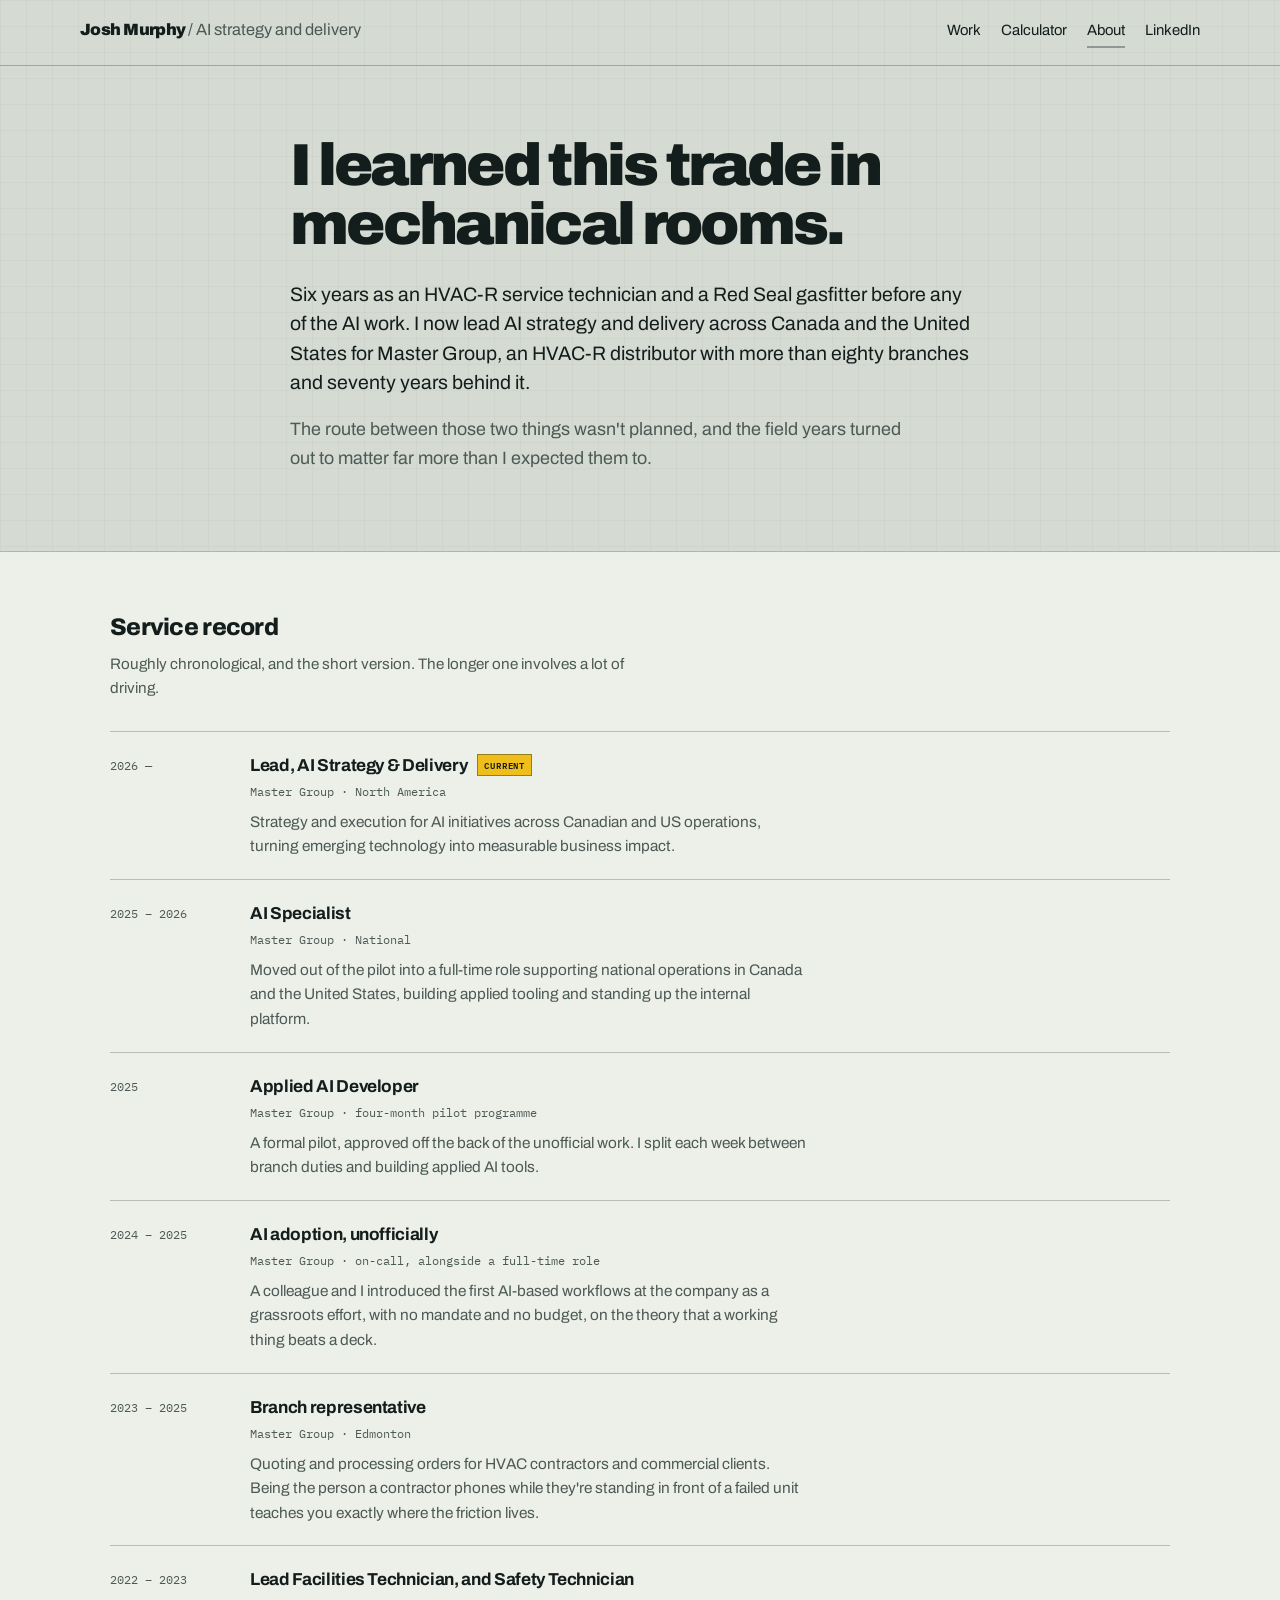
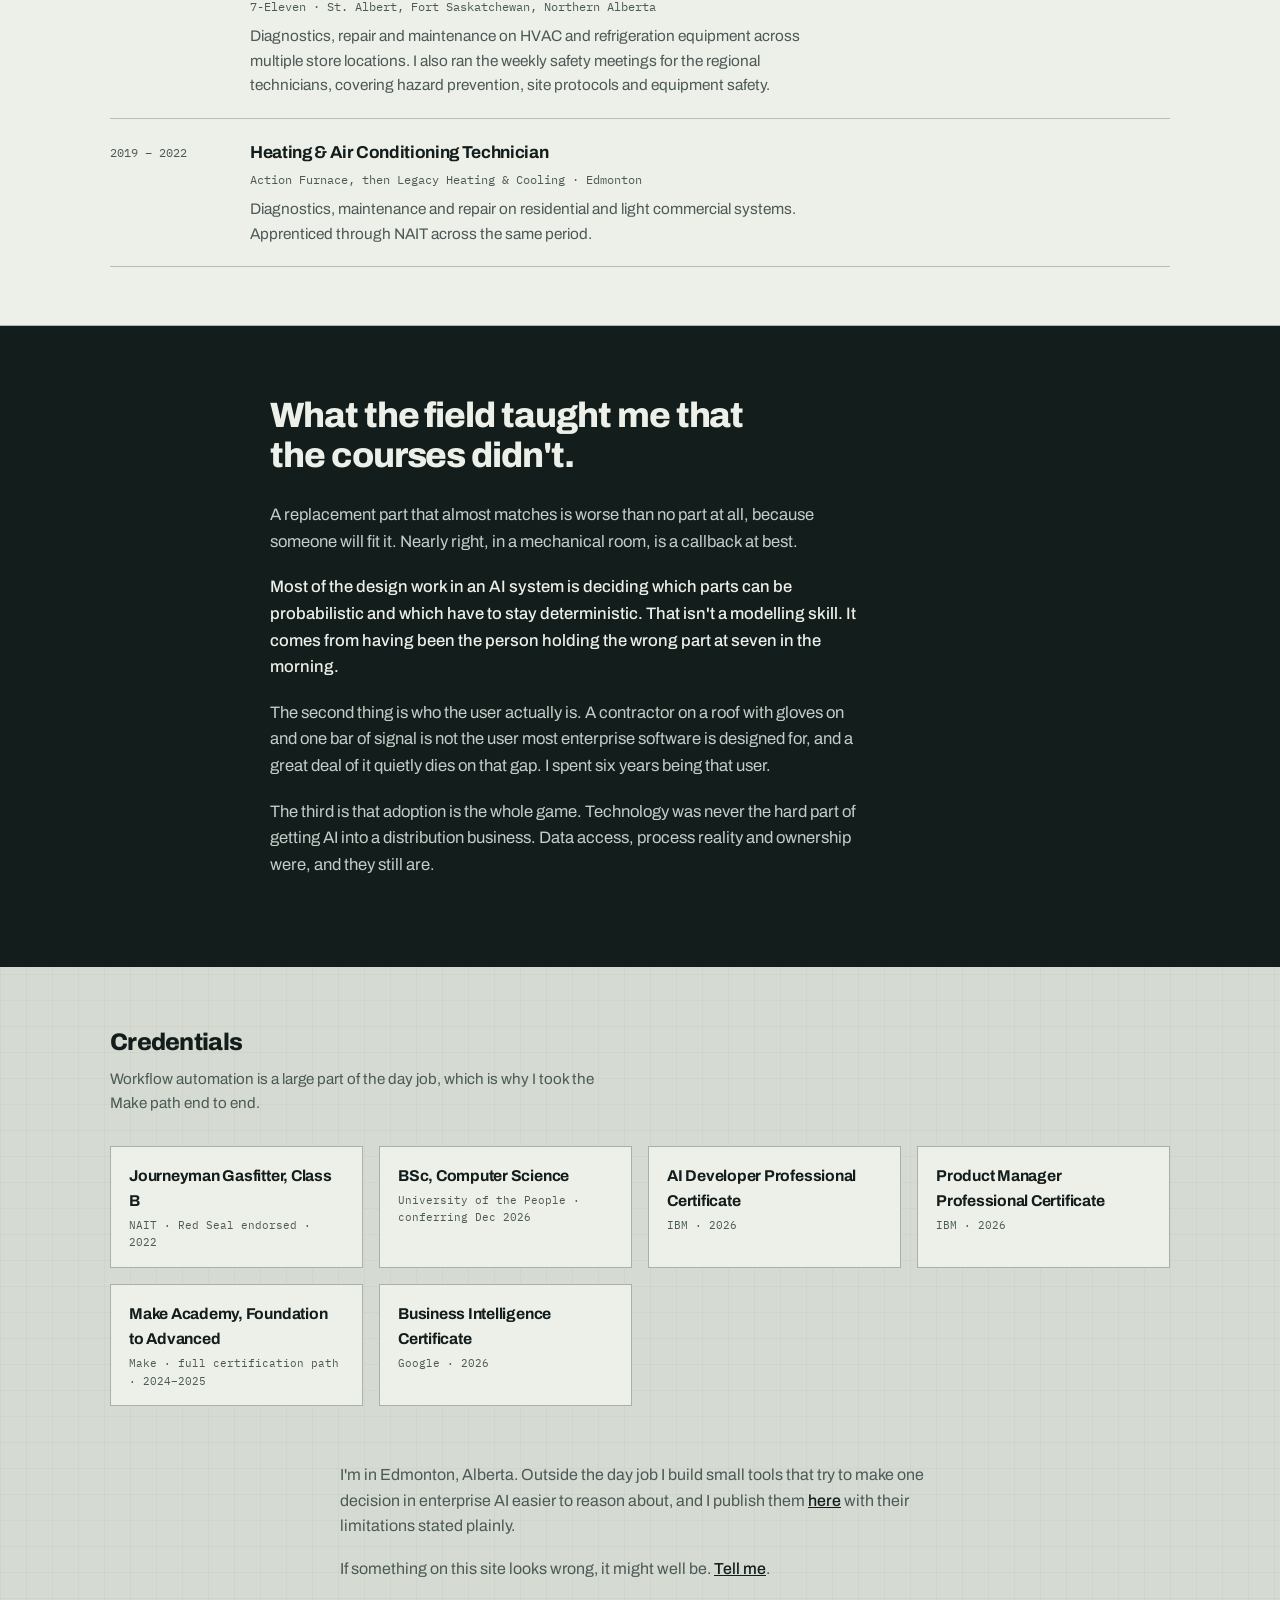
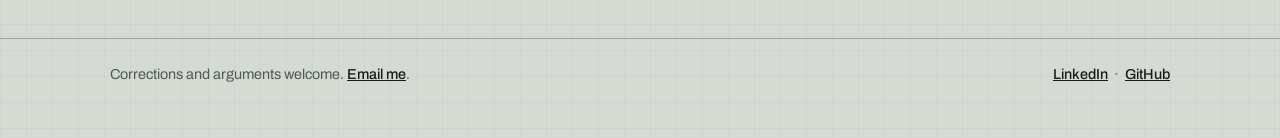
==== about/index.html @ 5d09e1a9 "Create index.html" ====
<!DOCTYPE html>
<html lang="en">
<head>
<meta charset="utf-8">
<meta name="viewport" content="width=device-width, initial-scale=1">
<title>About — Josh Murphy</title>
<meta name="description" content="From HVAC-R service technician and Red Seal gasfitter to leading AI strategy and delivery across North America.">
<link rel="preconnect" href="https://fonts.googleapis.com">
<link rel="preconnect" href="https://fonts.gstatic.com" crossorigin>
<link href="https://fonts.googleapis.com/css2?family=Archivo:wght@400;500;600;700;800;900&family=IBM+Plex+Mono:wght@400;500;600&display=swap" rel="stylesheet">
<style>
:root{
  --zinc:#D5DAD3;
  --paper:#EDEFE9;
  --ink:#131E1C;
  --ink-soft:#4C5A55;
  --gas:#EFBE1C;
  --oxide:#9A4526;
}
*{box-sizing:border-box}
html{-webkit-text-size-adjust:100%}
body{
  margin:0;color:var(--ink);
  font-family:'Archivo',system-ui,sans-serif;
  font-size:17px;line-height:1.6;
  background-color:var(--zinc);
  background-image:
    linear-gradient(rgba(19,30,28,.028) 1px,transparent 1px),
    linear-gradient(90deg,rgba(19,30,28,.028) 1px,transparent 1px);
  background-size:26px 26px;
}
.wrap{max-width:1120px;margin:0 auto;padding:0 30px}
a{color:inherit}
:focus-visible{outline:2px solid var(--gas);outline-offset:3px}

header{border-bottom:1px solid rgba(19,30,28,.28)}
.bar{display:flex;align-items:baseline;justify-content:space-between;gap:24px;padding:17px 0}
.mark{font-weight:900;letter-spacing:-.035em;font-size:1.02rem;text-decoration:none}
.mark em{font-style:normal;font-weight:400;color:var(--ink-soft);letter-spacing:0}
nav{display:flex;gap:20px;font-size:.93rem}
nav a{text-decoration:none;padding-bottom:3px;border-bottom:2px solid transparent}
nav a:hover,nav a:focus-visible{border-bottom-color:var(--gas)}
nav a[aria-current]{border-bottom-color:rgba(19,30,28,.35)}

.open{padding:70px 0 60px}
.open .wrap{max-width:760px}
h1{font-size:clamp(2.3rem,5.4vw,3.7rem);line-height:1;letter-spacing:-.045em;font-weight:900;margin:0 0 26px;max-width:16ch;text-wrap:balance}
.open p{font-size:1.12rem;margin:0 0 18px;max-width:62ch;color:var(--ink-soft)}
.open p.first{color:var(--ink);font-size:1.22rem;line-height:1.5}

.band-paper{background:var(--paper);border-top:1px solid rgba(19,30,28,.28);border-bottom:1px solid rgba(19,30,28,.28)}
.band-paper .wrap{padding-top:56px;padding-bottom:58px}
h2{font-size:1.5rem;letter-spacing:-.03em;font-weight:800;margin:0 0 6px}
.h2note{margin:0 0 30px;color:var(--ink-soft);font-size:.95rem;max-width:58ch}

.rec{display:grid;grid-template-columns:112px 1fr;gap:28px;padding:20px 0;border-top:1px solid rgba(19,30,28,.24)}
.rec:last-of-type{border-bottom:1px solid rgba(19,30,28,.24)}
.rec-yr{font-family:'IBM Plex Mono',monospace;font-size:.76rem;color:var(--ink-soft);padding-top:4px;white-space:nowrap}
.rec h3{margin:0 0 4px;font-size:1.08rem;font-weight:700;letter-spacing:-.02em}
.rec .org{font-family:'IBM Plex Mono',monospace;font-size:.72rem;color:var(--ink-soft);display:block;margin-bottom:8px}
.rec p{margin:0;font-size:.96rem;max-width:62ch;color:var(--ink-soft)}
.rec.now h3::after{
  content:"CURRENT";margin-left:10px;vertical-align:2px;
  font-family:'IBM Plex Mono',monospace;font-size:.56rem;letter-spacing:.09em;
  background:var(--gas);border:1px solid rgba(19,30,28,.4);padding:2px 6px;font-weight:600;
}

.band-ink{background:var(--ink);color:var(--paper)}
.band-ink .wrap{padding-top:70px;padding-bottom:70px;max-width:800px}
.band-ink h2{color:var(--paper);font-size:clamp(1.6rem,3.4vw,2.2rem);line-height:1.12;max-width:22ch;margin-bottom:26px}
.band-ink p{max-width:60ch;margin:0 0 19px;color:#C3CCC7;font-size:1.04rem}
.band-ink p.punch{color:var(--paper);font-weight:500}

.creds{padding:56px 0}
.cred-grid{display:grid;grid-template-columns:repeat(auto-fit,minmax(238px,1fr));gap:16px;margin-top:26px}
.cred{border:1px solid rgba(19,30,28,.3);background:var(--paper);padding:16px 18px}
.cred b{display:block;font-size:.98rem;font-weight:700;letter-spacing:-.015em;margin-bottom:3px}
.cred span{font-family:'IBM Plex Mono',monospace;font-size:.71rem;color:var(--ink-soft);line-height:1.55;display:block}
.creds .more{margin:22px 0 0;color:var(--ink-soft);font-size:.93rem}

.closing{padding:0 0 56px}
.closing .wrap{max-width:660px}
.closing p{margin:0 0 17px;color:var(--ink-soft);font-size:1rem}
.closing p:last-child{margin:0}
.closing a{font-weight:500;color:var(--ink)}

footer{border-top:1px solid rgba(19,30,28,.28);padding:24px 0 52px;font-size:.9rem;color:var(--ink-soft)}
.foot-row{display:flex;justify-content:space-between;gap:18px;flex-wrap:wrap;align-items:baseline}
footer a{color:var(--ink);font-weight:500}

@media (max-width:760px){
  .rec{grid-template-columns:1fr;gap:8px}
  .rec-yr{padding-top:0}
}
@media (prefers-reduced-motion:reduce){*{transition:none!important;animation:none!important}}
</style>
</head>
<body>

<header>
  <div class="wrap bar">
    <a class="mark" href="/">Josh Murphy <em>/ AI strategy and delivery</em></a>
    <nav>
      <a href="/#work">Work</a>
      <a href="/cost/">Calculator</a>
      <a href="/about/" aria-current="page">About</a>
      <a href="https://www.linkedin.com/in/josh-murphy-96575b184">LinkedIn</a>
    </nav>
  </div>
</header>

<main>

  <div class="open">
    <div class="wrap">
      <h1>I learned this trade in mechanical rooms.</h1>
      <p class="first">Six years as an HVAC-R service technician and a Red Seal gasfitter before any of the AI work. I now lead AI strategy and delivery across Canada and the United States for Master Group, an HVAC-R distributor with more than eighty branches and seventy years behind it.</p>
      <p>The route between those two things wasn't planned, and the field years turned out to matter far more than I expected them to.</p>
    </div>
  </div>

  <div class="band-paper">
    <div class="wrap">
      <h2>Service record</h2>
      <p class="h2note">Roughly chronological, and the short version. The longer one involves a lot of driving.</p>

      <div class="rec now">
        <div class="rec-yr">2026 —</div>
        <div>
          <h3>Lead, AI Strategy &amp; Delivery</h3>
          <span class="org">Master Group · North America</span>
          <p>Strategy and execution for AI initiatives across Canadian and US operations, turning emerging technology into measurable business impact.</p>
        </div>
      </div>

      <div class="rec">
        <div class="rec-yr">2025 – 2026</div>
        <div>
          <h3>AI Specialist</h3>
          <span class="org">Master Group · National</span>
          <p>Moved out of the pilot into a full-time role supporting national operations in Canada and the United States, building applied tooling and standing up the internal platform.</p>
        </div>
      </div>

      <div class="rec">
        <div class="rec-yr">2025</div>
        <div>
          <h3>Applied AI Developer</h3>
          <span class="org">Master Group · four-month pilot programme</span>
          <p>A formal pilot, approved off the back of the unofficial work. I split each week between branch duties and building applied AI tools.</p>
        </div>
      </div>

      <div class="rec">
        <div class="rec-yr">2024 – 2025</div>
        <div>
          <h3>AI adoption, unofficially</h3>
          <span class="org">Master Group · on-call, alongside a full-time role</span>
          <p>A colleague and I introduced the first AI-based workflows at the company as a grassroots effort, with no mandate and no budget, on the theory that a working thing beats a deck.</p>
        </div>
      </div>

      <div class="rec">
        <div class="rec-yr">2023 – 2025</div>
        <div>
          <h3>Branch representative</h3>
          <span class="org">Master Group · Edmonton</span>
          <p>Quoting and processing orders for HVAC contractors and commercial clients. Being the person a contractor phones while they're standing in front of a failed unit teaches you exactly where the friction lives.</p>
        </div>
      </div>

      <div class="rec">
        <div class="rec-yr">2022 – 2023</div>
        <div>
          <h3>Lead Facilities Technician, and Safety Technician</h3>
          <span class="org">7-Eleven · St. Albert, Fort Saskatchewan, Northern Alberta</span>
          <p>Diagnostics, repair and maintenance on HVAC and refrigeration equipment across multiple store locations. I also ran the weekly safety meetings for the regional technicians, covering hazard prevention, site protocols and equipment safety.</p>
        </div>
      </div>

      <div class="rec">
        <div class="rec-yr">2019 – 2022</div>
        <div>
          <h3>Heating &amp; Air Conditioning Technician</h3>
          <span class="org">Action Furnace, then Legacy Heating &amp; Cooling · Edmonton</span>
          <p>Diagnostics, maintenance and repair on residential and light commercial systems. Apprenticed through NAIT across the same period.</p>
        </div>
      </div>
    </div>
  </div>

  <div class="band-ink">
    <div class="wrap">
      <h2>What the field taught me that the courses didn't.</h2>
      <p>A replacement part that almost matches is worse than no part at all, because someone will fit it. Nearly right, in a mechanical room, is a callback at best.</p>
      <p class="punch">Most of the design work in an AI system is deciding which parts can be probabilistic and which have to stay deterministic. That isn't a modelling skill. It comes from having been the person holding the wrong part at seven in the morning.</p>
      <p>The second thing is who the user actually is. A contractor on a roof with gloves on and one bar of signal is not the user most enterprise software is designed for, and a great deal of it quietly dies on that gap. I spent six years being that user.</p>
      <p>The third is that adoption is the whole game. Technology was never the hard part of getting AI into a distribution business. Data access, process reality and ownership were, and they still are.</p>
    </div>
  </div>

  <div class="creds">
    <div class="wrap">
      <h2>Credentials</h2>
      <p class="h2note">Workflow automation is a large part of the day job, which is why I took the Make path end to end.</p>
      <div class="cred-grid">
        <div class="cred">
          <b>Journeyman Gasfitter, Class B</b>
          <span>NAIT · Red Seal endorsed · 2022</span>
        </div>
        <div class="cred">
          <b>BSc, Computer Science</b>
          <span>University of the People · conferring Dec 2026</span>
        </div>
        <div class="cred">
          <b>AI Developer Professional Certificate</b>
          <span>IBM · 2026</span>
        </div>
        <div class="cred">
          <b>Product Manager Professional Certificate</b>
          <span>IBM · 2026</span>
        </div>
        <div class="cred">
          <b>Make Academy, Foundation to Advanced</b>
          <span>Make · full certification path · 2024–2025</span>
        </div>
        <div class="cred">
          <b>Business Intelligence Certificate</b>
          <span>Google · 2026</span>
        </div>
      </div>
    </div>
  </div>

  <div class="closing">
    <div class="wrap">
      <p>I'm in Edmonton, Alberta. Outside the day job I build small tools that try to make one decision in enterprise AI easier to reason about, and I publish them <a href="/">here</a> with their limitations stated plainly.</p>
      <p>If something on this site looks wrong, it might well be. <a href="mailto:josh_p_murphy@hotmail.ca">Tell me</a>.</p>
    </div>
  </div>

</main>

<footer>
  <div class="wrap foot-row">
    <div>Corrections and arguments welcome. <a href="mailto:josh_p_murphy@hotmail.ca">Email me</a>.</div>
    <div><a href="https://www.linkedin.com/in/josh-murphy-96575b184">LinkedIn</a> &nbsp;·&nbsp; <a href="https://github.com/jmobkey">GitHub</a></div>
  </div>
</footer>

</body>
</html>
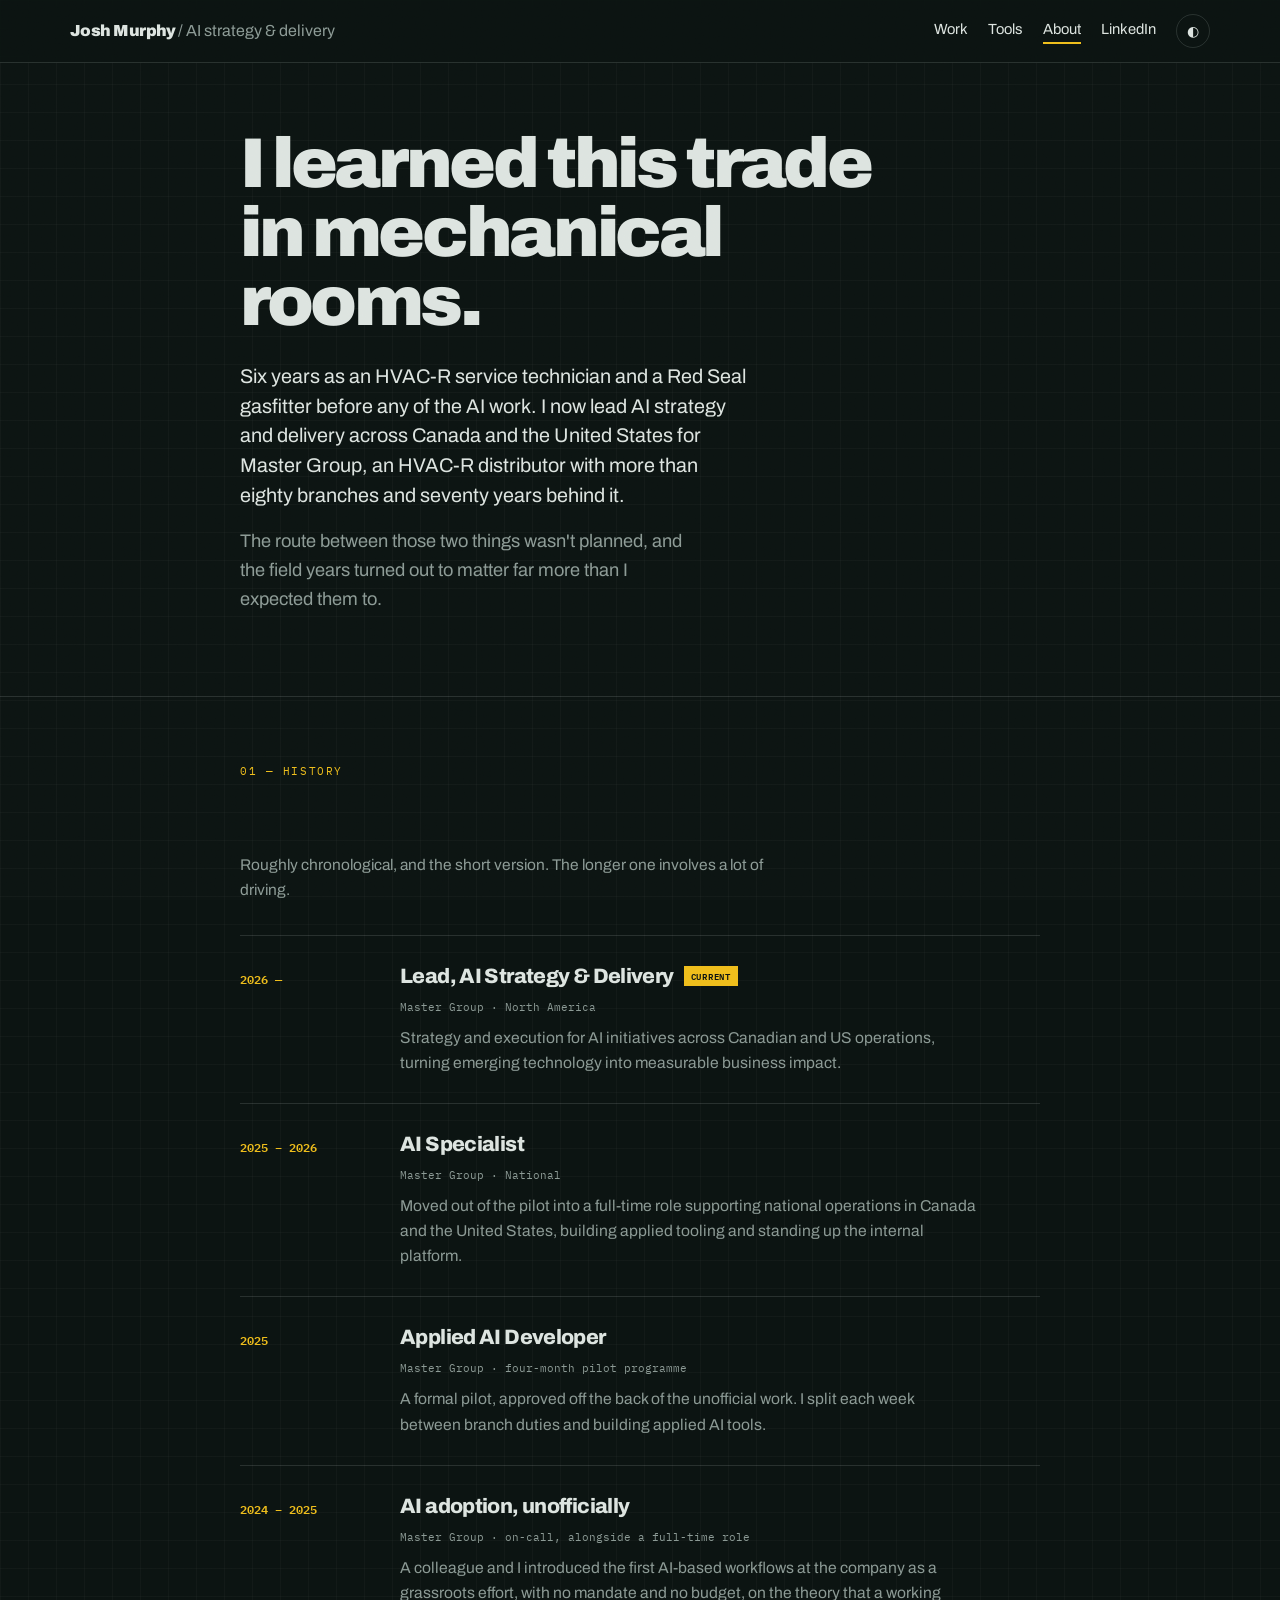
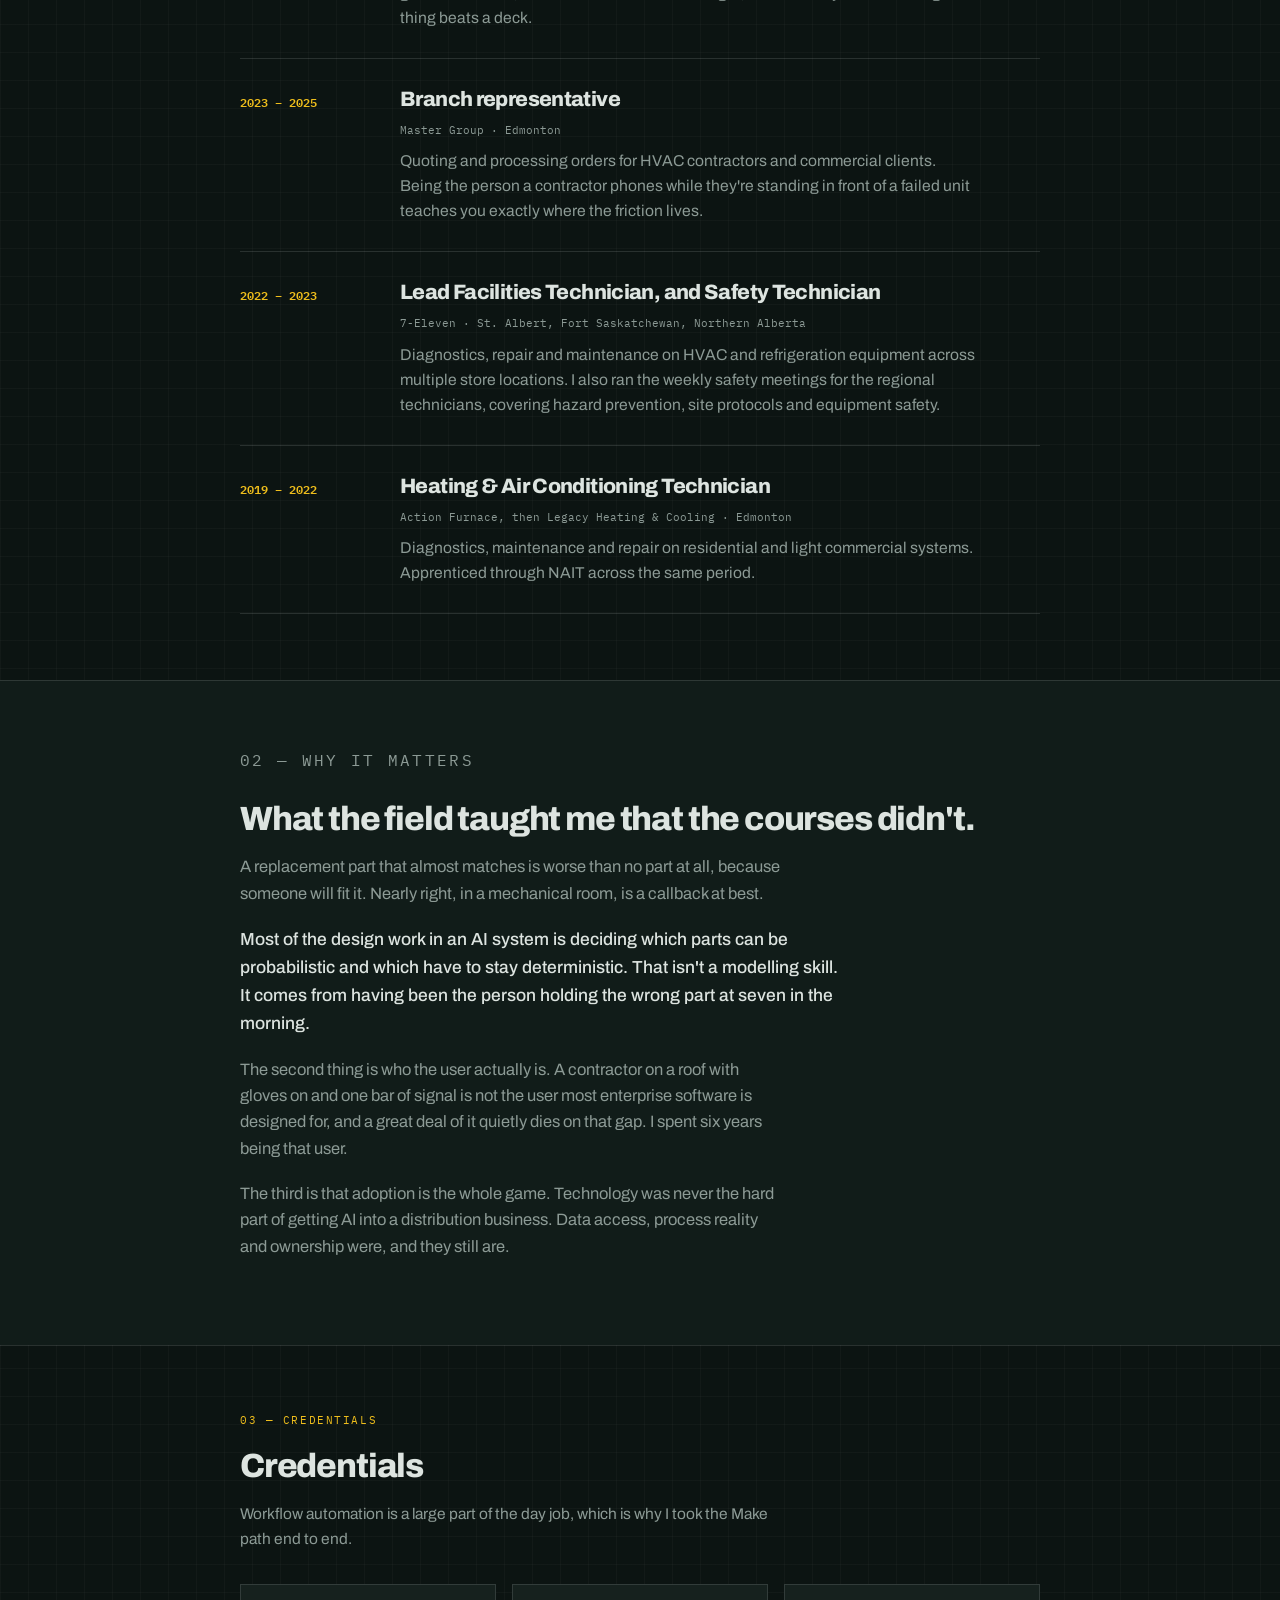
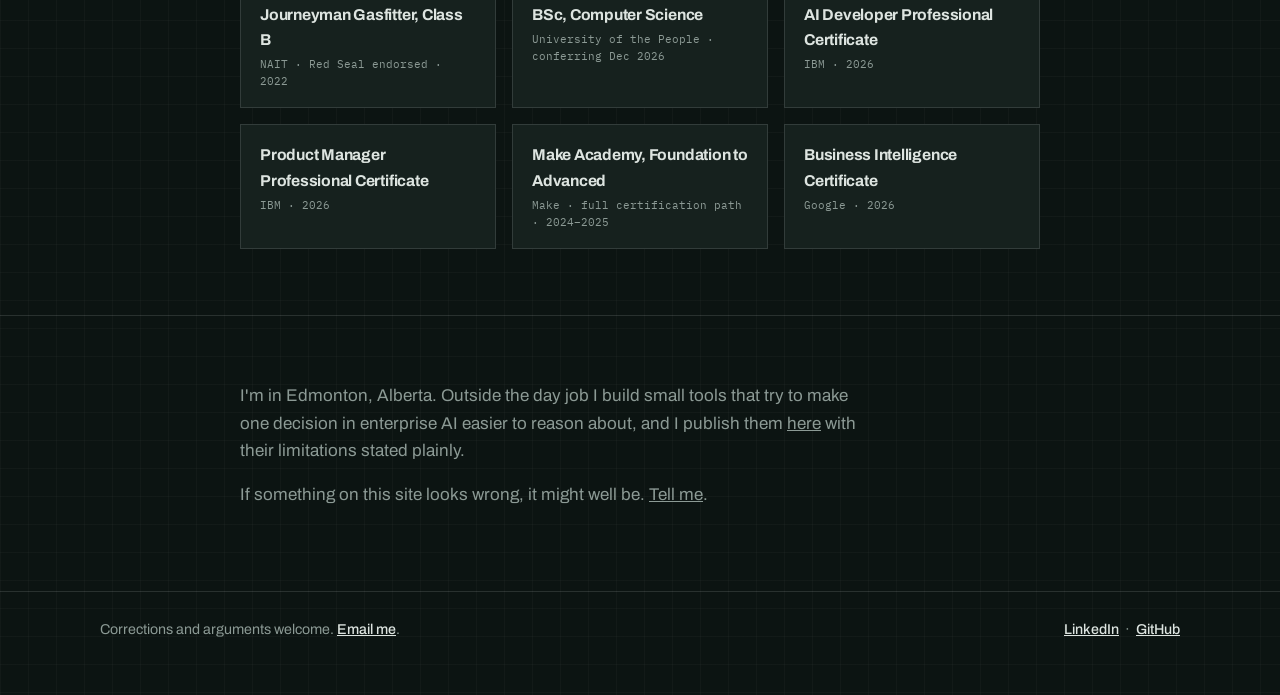
==== commit 23c24434: "Update index.html" ====
--- a/about/index.html
+++ b/about/index.html
@@ -1,5 +1,5 @@
 <!DOCTYPE html>
-<html lang="en">
+<html lang="en" data-theme="dark">
 <head>
 <meta charset="utf-8">
 <meta name="viewport" content="width=device-width, initial-scale=1">
@@ -8,124 +8,47 @@
 <link rel="preconnect" href="https://fonts.googleapis.com">
 <link rel="preconnect" href="https://fonts.gstatic.com" crossorigin>
 <link href="https://fonts.googleapis.com/css2?family=Archivo:wght@400;500;600;700;800;900&family=IBM+Plex+Mono:wght@400;500;600&display=swap" rel="stylesheet">
-<style>
-:root{
-  --zinc:#D5DAD3;
-  --paper:#EDEFE9;
-  --ink:#131E1C;
-  --ink-soft:#4C5A55;
-  --gas:#EFBE1C;
-  --oxide:#9A4526;
-}
-*{box-sizing:border-box}
-html{-webkit-text-size-adjust:100%}
-body{
-  margin:0;color:var(--ink);
-  font-family:'Archivo',system-ui,sans-serif;
-  font-size:17px;line-height:1.6;
-  background-color:var(--zinc);
-  background-image:
-    linear-gradient(rgba(19,30,28,.028) 1px,transparent 1px),
-    linear-gradient(90deg,rgba(19,30,28,.028) 1px,transparent 1px);
-  background-size:26px 26px;
-}
-.wrap{max-width:1120px;margin:0 auto;padding:0 30px}
-a{color:inherit}
-:focus-visible{outline:2px solid var(--gas);outline-offset:3px}
-
-header{border-bottom:1px solid rgba(19,30,28,.28)}
-.bar{display:flex;align-items:baseline;justify-content:space-between;gap:24px;padding:17px 0}
-.mark{font-weight:900;letter-spacing:-.035em;font-size:1.02rem;text-decoration:none}
-.mark em{font-style:normal;font-weight:400;color:var(--ink-soft);letter-spacing:0}
-nav{display:flex;gap:20px;font-size:.93rem}
-nav a{text-decoration:none;padding-bottom:3px;border-bottom:2px solid transparent}
-nav a:hover,nav a:focus-visible{border-bottom-color:var(--gas)}
-nav a[aria-current]{border-bottom-color:rgba(19,30,28,.35)}
-
-.open{padding:70px 0 60px}
-.open .wrap{max-width:760px}
-h1{font-size:clamp(2.3rem,5.4vw,3.7rem);line-height:1;letter-spacing:-.045em;font-weight:900;margin:0 0 26px;max-width:16ch;text-wrap:balance}
-.open p{font-size:1.12rem;margin:0 0 18px;max-width:62ch;color:var(--ink-soft)}
-.open p.first{color:var(--ink);font-size:1.22rem;line-height:1.5}
-
-.band-paper{background:var(--paper);border-top:1px solid rgba(19,30,28,.28);border-bottom:1px solid rgba(19,30,28,.28)}
-.band-paper .wrap{padding-top:56px;padding-bottom:58px}
-h2{font-size:1.5rem;letter-spacing:-.03em;font-weight:800;margin:0 0 6px}
-.h2note{margin:0 0 30px;color:var(--ink-soft);font-size:.95rem;max-width:58ch}
-
-.rec{display:grid;grid-template-columns:112px 1fr;gap:28px;padding:20px 0;border-top:1px solid rgba(19,30,28,.24)}
-.rec:last-of-type{border-bottom:1px solid rgba(19,30,28,.24)}
-.rec-yr{font-family:'IBM Plex Mono',monospace;font-size:.76rem;color:var(--ink-soft);padding-top:4px;white-space:nowrap}
-.rec h3{margin:0 0 4px;font-size:1.08rem;font-weight:700;letter-spacing:-.02em}
-.rec .org{font-family:'IBM Plex Mono',monospace;font-size:.72rem;color:var(--ink-soft);display:block;margin-bottom:8px}
-.rec p{margin:0;font-size:.96rem;max-width:62ch;color:var(--ink-soft)}
-.rec.now h3::after{
-  content:"CURRENT";margin-left:10px;vertical-align:2px;
-  font-family:'IBM Plex Mono',monospace;font-size:.56rem;letter-spacing:.09em;
-  background:var(--gas);border:1px solid rgba(19,30,28,.4);padding:2px 6px;font-weight:600;
-}
-
-.band-ink{background:var(--ink);color:var(--paper)}
-.band-ink .wrap{padding-top:70px;padding-bottom:70px;max-width:800px}
-.band-ink h2{color:var(--paper);font-size:clamp(1.6rem,3.4vw,2.2rem);line-height:1.12;max-width:22ch;margin-bottom:26px}
-.band-ink p{max-width:60ch;margin:0 0 19px;color:#C3CCC7;font-size:1.04rem}
-.band-ink p.punch{color:var(--paper);font-weight:500}
-
-.creds{padding:56px 0}
-.cred-grid{display:grid;grid-template-columns:repeat(auto-fit,minmax(238px,1fr));gap:16px;margin-top:26px}
-.cred{border:1px solid rgba(19,30,28,.3);background:var(--paper);padding:16px 18px}
-.cred b{display:block;font-size:.98rem;font-weight:700;letter-spacing:-.015em;margin-bottom:3px}
-.cred span{font-family:'IBM Plex Mono',monospace;font-size:.71rem;color:var(--ink-soft);line-height:1.55;display:block}
-.creds .more{margin:22px 0 0;color:var(--ink-soft);font-size:.93rem}
-
-.closing{padding:0 0 56px}
-.closing .wrap{max-width:660px}
-.closing p{margin:0 0 17px;color:var(--ink-soft);font-size:1rem}
-.closing p:last-child{margin:0}
-.closing a{font-weight:500;color:var(--ink)}
-
-footer{border-top:1px solid rgba(19,30,28,.28);padding:24px 0 52px;font-size:.9rem;color:var(--ink-soft)}
-.foot-row{display:flex;justify-content:space-between;gap:18px;flex-wrap:wrap;align-items:baseline}
-footer a{color:var(--ink);font-weight:500}
-
-@media (max-width:760px){
-  .rec{grid-template-columns:1fr;gap:8px}
-  .rec-yr{padding-top:0}
-}
-@media (prefers-reduced-motion:reduce){*{transition:none!important;animation:none!important}}
-</style>
+<link rel="stylesheet" href="/style.css">
 </head>
 <body>
+<div id="prog"></div>
 
 <header>
   <div class="wrap bar">
-    <a class="mark" href="/">Josh Murphy <em>/ AI strategy and delivery</em></a>
-    <nav>
-      <a href="/#work">Work</a>
-      <a href="/cost/">Calculator</a>
-      <a href="/about/" aria-current="page">About</a>
-      <a href="https://www.linkedin.com/in/josh-murphy-96575b184">LinkedIn</a>
-    </nav>
+    <a class="mark" href="/">Josh Murphy <em>/ AI strategy &amp; delivery</em></a>
+    <div class="right">
+      <nav>
+        <a href="/#work">Work</a>
+        <a href="/#tools">Tools</a>
+        <a href="/about/" aria-current="page">About</a>
+        <a href="https://www.linkedin.com/in/josh-murphy-96575b184">LinkedIn</a>
+      </nav>
+      <button id="theme" aria-label="Toggle light and dark theme">◐</button>
+    </div>
   </div>
 </header>
 
 <main>
 
-  <div class="open">
-    <div class="wrap">
-      <h1>I learned this trade in mechanical rooms.</h1>
-      <p class="first">Six years as an HVAC-R service technician and a Red Seal gasfitter before any of the AI work. I now lead AI strategy and delivery across Canada and the United States for Master Group, an HVAC-R distributor with more than eighty branches and seventy years behind it.</p>
-      <p>The route between those two things wasn't planned, and the field years turned out to matter far more than I expected them to.</p>
+  <section class="plain">
+    <div class="wrap narrow">
+      <h1>
+        <span class="ln"><span style="--d:.12s">I learned this trade</span></span>
+        <span class="ln"><span style="--d:.24s">in mechanical rooms.</span></span>
+      </h1>
+      <p class="lede first rise" style="--d:.45s">Six years as an HVAC-R service technician and a Red Seal gasfitter before any of the AI work. I now lead AI strategy and delivery across Canada and the United States for Master Group, an HVAC-R distributor with more than eighty branches and seventy years behind it.</p>
+      <p class="lede rise" style="--d:.58s">The route between those two things wasn't planned, and the field years turned out to matter far more than I expected them to.</p>
     </div>
-  </div>
+  </section>
 
-  <div class="band-paper">
-    <div class="wrap">
-      <h2>Service record</h2>
-      <p class="h2note">Roughly chronological, and the short version. The longer one involves a lot of driving.</p>
+  <section>
+    <div class="wrap narrow">
+      <p class="eyebrow rise">01 — HISTORY</p>
+      <h2 class="rise" style="--d:.05s">Service record</h2>
+      <p class="h2note rise" style="--d:.1s">Roughly chronological, and the short version. The longer one involves a lot of driving.</p>
 
-      <div class="rec now">
-        <div class="rec-yr">2026 —</div>
+      <div class="job now rise">
+        <div class="job-meta"><b>2026 —</b></div>
         <div>
           <h3>Lead, AI Strategy &amp; Delivery</h3>
           <span class="org">Master Group · North America</span>
@@ -133,8 +56,8 @@
         </div>
       </div>
 
-      <div class="rec">
-        <div class="rec-yr">2025 – 2026</div>
+      <div class="job rise">
+        <div class="job-meta"><b>2025 – 2026</b></div>
         <div>
           <h3>AI Specialist</h3>
           <span class="org">Master Group · National</span>
@@ -142,8 +65,8 @@
         </div>
       </div>
 
-      <div class="rec">
-        <div class="rec-yr">2025</div>
+      <div class="job rise">
+        <div class="job-meta"><b>2025</b></div>
         <div>
           <h3>Applied AI Developer</h3>
           <span class="org">Master Group · four-month pilot programme</span>
@@ -151,8 +74,8 @@
         </div>
       </div>
 
-      <div class="rec">
-        <div class="rec-yr">2024 – 2025</div>
+      <div class="job rise">
+        <div class="job-meta"><b>2024 – 2025</b></div>
         <div>
           <h3>AI adoption, unofficially</h3>
           <span class="org">Master Group · on-call, alongside a full-time role</span>
@@ -160,8 +83,8 @@
         </div>
       </div>
 
-      <div class="rec">
-        <div class="rec-yr">2023 – 2025</div>
+      <div class="job rise">
+        <div class="job-meta"><b>2023 – 2025</b></div>
         <div>
           <h3>Branch representative</h3>
           <span class="org">Master Group · Edmonton</span>
@@ -169,8 +92,8 @@
         </div>
       </div>
 
-      <div class="rec">
-        <div class="rec-yr">2022 – 2023</div>
+      <div class="job rise">
+        <div class="job-meta"><b>2022 – 2023</b></div>
         <div>
           <h3>Lead Facilities Technician, and Safety Technician</h3>
           <span class="org">7-Eleven · St. Albert, Fort Saskatchewan, Northern Alberta</span>
@@ -178,8 +101,8 @@
         </div>
       </div>
 
-      <div class="rec">
-        <div class="rec-yr">2019 – 2022</div>
+      <div class="job rise">
+        <div class="job-meta"><b>2019 – 2022</b></div>
         <div>
           <h3>Heating &amp; Air Conditioning Technician</h3>
           <span class="org">Action Furnace, then Legacy Heating &amp; Cooling · Edmonton</span>
@@ -187,57 +110,43 @@
         </div>
       </div>
     </div>
-  </div>
+  </section>
 
-  <div class="band-ink">
-    <div class="wrap">
-      <h2>What the field taught me that the courses didn't.</h2>
-      <p>A replacement part that almost matches is worse than no part at all, because someone will fit it. Nearly right, in a mechanical room, is a callback at best.</p>
-      <p class="punch">Most of the design work in an AI system is deciding which parts can be probabilistic and which have to stay deterministic. That isn't a modelling skill. It comes from having been the person holding the wrong part at seven in the morning.</p>
-      <p>The second thing is who the user actually is. A contractor on a roof with gloves on and one bar of signal is not the user most enterprise software is designed for, and a great deal of it quietly dies on that gap. I spent six years being that user.</p>
-      <p>The third is that adoption is the whole game. Technology was never the hard part of getting AI into a distribution business. Data access, process reality and ownership were, and they still are.</p>
+  <section class="story">
+    <div class="wrap narrow">
+      <p class="eyebrow rise">02 — WHY IT MATTERS</p>
+      <h2 class="rise" style="--d:.05s">What the field taught me that the courses didn't.</h2>
+      <p class="rise" style="--d:.1s">A replacement part that almost matches is worse than no part at all, because someone will fit it. Nearly right, in a mechanical room, is a callback at best.</p>
+      <p class="punch rise" style="--d:.18s">Most of the design work in an AI system is deciding which parts can be probabilistic and which have to stay deterministic. That isn't a modelling skill. It comes from having been the person holding the wrong part at seven in the morning.</p>
+      <p class="rise" style="--d:.26s">The second thing is who the user actually is. A contractor on a roof with gloves on and one bar of signal is not the user most enterprise software is designed for, and a great deal of it quietly dies on that gap. I spent six years being that user.</p>
+      <p class="rise" style="--d:.34s">The third is that adoption is the whole game. Technology was never the hard part of getting AI into a distribution business. Data access, process reality and ownership were, and they still are.</p>
     </div>
-  </div>
+  </section>
 
-  <div class="creds">
-    <div class="wrap">
-      <h2>Credentials</h2>
-      <p class="h2note">Workflow automation is a large part of the day job, which is why I took the Make path end to end.</p>
+  <section>
+    <div class="wrap narrow">
+      <p class="eyebrow rise">03 — CREDENTIALS</p>
+      <h2 class="rise" style="--d:.05s">Credentials</h2>
+      <p class="h2note rise" style="--d:.1s">Workflow automation is a large part of the day job, which is why I took the Make path end to end.</p>
       <div class="cred-grid">
-        <div class="cred">
-          <b>Journeyman Gasfitter, Class B</b>
-          <span>NAIT · Red Seal endorsed · 2022</span>
-        </div>
-        <div class="cred">
-          <b>BSc, Computer Science</b>
-          <span>University of the People · conferring Dec 2026</span>
-        </div>
-        <div class="cred">
-          <b>AI Developer Professional Certificate</b>
-          <span>IBM · 2026</span>
-        </div>
-        <div class="cred">
-          <b>Product Manager Professional Certificate</b>
-          <span>IBM · 2026</span>
-        </div>
-        <div class="cred">
-          <b>Make Academy, Foundation to Advanced</b>
-          <span>Make · full certification path · 2024–2025</span>
-        </div>
-        <div class="cred">
-          <b>Business Intelligence Certificate</b>
-          <span>Google · 2026</span>
-        </div>
+        <div class="cred rise"><b>Journeyman Gasfitter, Class B</b><span>NAIT · Red Seal endorsed · 2022</span></div>
+        <div class="cred rise" style="--d:.05s"><b>BSc, Computer Science</b><span>University of the People · conferring Dec 2026</span></div>
+        <div class="cred rise" style="--d:.1s"><b>AI Developer Professional Certificate</b><span>IBM · 2026</span></div>
+        <div class="cred rise" style="--d:.15s"><b>Product Manager Professional Certificate</b><span>IBM · 2026</span></div>
+        <div class="cred rise" style="--d:.2s"><b>Make Academy, Foundation to Advanced</b><span>Make · full certification path · 2024–2025</span></div>
+        <div class="cred rise" style="--d:.25s"><b>Business Intelligence Certificate</b><span>Google · 2026</span></div>
       </div>
     </div>
-  </div>
+  </section>
 
-  <div class="closing">
-    <div class="wrap">
-      <p>I'm in Edmonton, Alberta. Outside the day job I build small tools that try to make one decision in enterprise AI easier to reason about, and I publish them <a href="/">here</a> with their limitations stated plainly.</p>
-      <p>If something on this site looks wrong, it might well be. <a href="mailto:josh_p_murphy@hotmail.ca">Tell me</a>.</p>
+  <section>
+    <div class="wrap narrow">
+      <div class="prose">
+        <p class="rise">I'm in Edmonton, Alberta. Outside the day job I build small tools that try to make one decision in enterprise AI easier to reason about, and I publish them <a href="/#tools">here</a> with their limitations stated plainly.</p>
+        <p class="rise" style="--d:.08s">If something on this site looks wrong, it might well be. <a href="mailto:josh_p_murphy@hotmail.ca">Tell me</a>.</p>
+      </div>
     </div>
-  </div>
+  </section>
 
 </main>
 
@@ -248,5 +157,6 @@
   </div>
 </footer>
 
+<script src="/app.js"></script>
 </body>
 </html>
--- a/style.css
+++ b/style.css
@@ -0,0 +1,238 @@
+/* ============================================
+   Josh Murphy — shared styles
+   ============================================ */
+@view-transition { navigation: auto; }
+
+html[data-theme="dark"]{
+  --bg:#0C1412; --bg2:#111C19; --surface:#16211E; --line:rgba(221,228,224,.14);
+  --tx:#DDE4E0; --tx2:#8C9A95; --gas:#EFBE1C; --oxide:#C46238;
+  --grid:rgba(221,228,224,.032);
+  --plate1:#384742; --plate2:#1B2623; --plateTx:#D3DBD6; --plateLine:rgba(211,219,214,.22);
+  --field:#0E1715; --btnTx:#0C1412;
+}
+html[data-theme="light"]{
+  --bg:#D5DAD3; --bg2:#EDEFE9; --surface:#EDEFE9; --line:rgba(19,30,28,.2);
+  --tx:#131E1C; --tx2:#4C5A55; --gas:#D9A400; --oxide:#9A4526;
+  --grid:rgba(19,30,28,.03);
+  --plate1:#D2D8CF; --plate2:#B3BBB1; --plateTx:#20302C; --plateLine:rgba(19,30,28,.4);
+  --field:#FFFFFF; --btnTx:#131E1C;
+}
+:root{--ease:cubic-bezier(.2,.7,.2,1)}
+
+*{box-sizing:border-box}
+html{-webkit-text-size-adjust:100%;scroll-behavior:smooth}
+body{
+  margin:0;background:var(--bg);color:var(--tx);
+  font-family:'Archivo',system-ui,sans-serif;font-size:17px;line-height:1.6;
+  background-image:linear-gradient(var(--grid) 1px,transparent 1px),linear-gradient(90deg,var(--grid) 1px,transparent 1px);
+  background-size:28px 28px;
+  transition:background-color .5s var(--ease),color .5s var(--ease);
+  overflow-x:hidden;
+}
+body::after{
+  content:"";position:fixed;inset:0;z-index:9999;pointer-events:none;opacity:.2;mix-blend-mode:overlay;
+  background-image:url("data:image/svg+xml,%3Csvg xmlns='http://www.w3.org/2000/svg' width='160' height='160'%3E%3Cfilter id='n'%3E%3CfeTurbulence type='fractalNoise' baseFrequency='.85' numOctaves='3'/%3E%3C/filter%3E%3Crect width='160' height='160' filter='url(%23n)' opacity='.35'/%3E%3C/svg%3E");
+}
+.wrap{max-width:1140px;margin:0 auto;padding:0 30px}
+.wrap.narrow{max-width:860px}
+a{color:inherit}
+:focus-visible{outline:2px solid var(--gas);outline-offset:3px}
+
+#prog{position:fixed;top:0;left:0;height:2px;background:var(--gas);z-index:200;width:0;box-shadow:0 0 12px var(--gas)}
+
+.rise{opacity:0;transform:translateY(22px);transition:opacity .8s var(--ease),transform .8s var(--ease);transition-delay:var(--d,0ms)}
+.rise.in{opacity:1;transform:none}
+
+/* ---------- header ---------- */
+header{position:sticky;top:0;z-index:100;border-bottom:1px solid var(--line);background:color-mix(in srgb,var(--bg) 82%,transparent);backdrop-filter:blur(12px)}
+.bar{display:flex;align-items:center;justify-content:space-between;gap:20px;padding:14px 0}
+.mark{font-weight:900;letter-spacing:-.035em;font-size:1rem;text-decoration:none;white-space:nowrap}
+.mark em{font-style:normal;font-weight:400;color:var(--tx2);letter-spacing:0}
+.right{display:flex;align-items:center;gap:20px}
+nav{display:flex;gap:20px;font-size:.92rem}
+nav a{text-decoration:none;position:relative;padding-bottom:3px;white-space:nowrap}
+nav a::after{content:"";position:absolute;left:0;right:0;bottom:0;height:2px;background:var(--gas);transform:scaleX(0);transform-origin:left;transition:transform .32s var(--ease)}
+nav a:hover::after,nav a[aria-current]::after{transform:scaleX(1)}
+#theme{background:none;border:1px solid var(--line);color:var(--tx);width:34px;height:34px;border-radius:50%;cursor:pointer;display:grid;place-content:center;font-size:.9rem;flex:none;transition:border-color .3s,transform .4s var(--ease)}
+#theme:hover{border-color:var(--gas);transform:rotate(28deg)}
+
+/* ---------- type ---------- */
+h1{font-size:clamp(2.4rem,6vw,4.4rem);line-height:.98;letter-spacing:-.048em;font-weight:900;margin:0 0 26px;max-width:14ch}
+h1 .ln{display:block;overflow:hidden}
+h1 .ln>span{display:block;transform:translateY(105%);animation:up 1s var(--ease) forwards;animation-delay:var(--d)}
+@keyframes up{to{transform:none}}
+.lede{font-size:1.14rem;max-width:46ch;margin:0 0 16px;color:var(--tx2)}
+.lede.first{color:var(--tx);font-size:1.24rem;line-height:1.5}
+.eyebrow{font-family:'IBM Plex Mono',monospace;font-size:.7rem;letter-spacing:.14em;color:var(--gas);margin:0 0 10px}
+h2{font-size:clamp(1.55rem,3.2vw,2.1rem);letter-spacing:-.035em;font-weight:800;margin:0 0 8px}
+.h2note{margin:0 0 32px;color:var(--tx2);font-size:.97rem;max-width:60ch}
+section{border-top:1px solid var(--line);padding:66px 0}
+section.plain{border-top:0}
+
+/* ---------- buttons ---------- */
+.btn{display:inline-block;text-decoration:none;padding:11px 22px;font-size:.94rem;font-weight:600;border:1px solid var(--line);position:relative;overflow:hidden;transition:color .35s var(--ease),border-color .35s;font-family:'Archivo',sans-serif;cursor:pointer;background:none;color:var(--tx)}
+.btn span{position:relative;z-index:2}
+.btn::before{content:"";position:absolute;inset:0;background:var(--gas);transform:translateY(101%);transition:transform .4s var(--ease);z-index:1}
+.btn:hover::before{transform:none}
+.btn:hover{color:var(--btnTx);border-color:var(--gas)}
+.btn.solid{background:var(--gas);color:#0C1412;border-color:var(--gas)}
+.btn.solid::before{background:var(--tx)}
+.btn.solid:hover{color:var(--bg)}
+
+/* ---------- rating plate ---------- */
+.plate-mount{perspective:1100px}
+.plate{
+  position:relative;padding:15px;border-radius:3px;color:var(--plateTx);overflow:hidden;
+  background-image:
+    repeating-linear-gradient(94deg,rgba(255,255,255,.07) 0 1px,transparent 1px 3px),
+    linear-gradient(158deg,var(--plate1) 0%,var(--plate2) 46%,var(--plate1) 78%,var(--plate2) 100%);
+  border:1px solid var(--plateLine);
+  box-shadow:inset 0 1px 0 rgba(255,255,255,.16),0 24px 44px -22px rgba(0,0,0,.75),0 2px 4px rgba(0,0,0,.3);
+  font-family:'IBM Plex Mono',monospace;transform-style:preserve-3d;
+  transition:transform .55s var(--ease);will-change:transform;
+}
+.plate::before{content:"";position:absolute;inset:0;pointer-events:none;z-index:3;
+  background:radial-gradient(380px circle at var(--mx,28%) var(--my,12%),rgba(255,255,255,.2),transparent 60%)}
+.plate::after{content:"";position:absolute;top:0;bottom:0;width:34%;z-index:4;pointer-events:none;
+  background:linear-gradient(100deg,transparent,rgba(255,255,255,.28),transparent);
+  left:-40%;animation:sweep 1.7s var(--ease) .7s 1}
+@keyframes sweep{to{left:114%}}
+.screw{position:absolute;width:10px;height:10px;border-radius:50%;z-index:5;
+  background:radial-gradient(circle at 34% 30%,#A8B2AD,#4A5450 62%,#2A322F);box-shadow:0 1px 1px rgba(255,255,255,.14)}
+.screw::after{content:"";position:absolute;left:2px;right:2px;top:4.5px;height:1px;background:rgba(0,0,0,.6);transform:rotate(34deg)}
+.screw.tl{top:8px;left:8px}.screw.tr{top:8px;right:8px}.screw.bl{bottom:8px;left:8px}.screw.br{bottom:8px;right:8px}
+.plate-inner{border:1.5px solid var(--plateLine);padding:13px 14px;position:relative;z-index:2}
+.plate-top{display:flex;justify-content:space-between;gap:12px;padding-bottom:9px;margin-bottom:11px;border-bottom:1.5px solid var(--plateLine)}
+.plate-title{font-size:.65rem;font-weight:600;letter-spacing:.1em;line-height:1.5}
+.plate-title span{display:block;font-weight:400;opacity:.6}
+.plate-badge{border:1.5px solid var(--plateLine);border-radius:50%;width:42px;height:42px;flex:none;display:grid;place-content:center;text-align:center;font-size:.5rem;font-weight:600;line-height:1.25}
+.plate table{width:100%;border-collapse:collapse;font-size:.71rem}
+.plate td{border:1px solid var(--plateLine);padding:5px 7px;vertical-align:top}
+.plate td.k{width:34%;opacity:.6;white-space:nowrap}
+.plate td.v{font-weight:600;font-size:.75rem}
+.plate td.v small{display:block;font-weight:400;font-size:.65rem;opacity:.56}
+.plate-warn{margin-top:11px;padding:6px 8px;background:var(--gas);color:#0C1412;font-size:.59rem;font-weight:600;letter-spacing:.04em;line-height:1.5}
+.plate-ser{display:flex;justify-content:space-between;margin-top:9px;font-size:.57rem;opacity:.5;letter-spacing:.05em}
+
+/* ---------- records / jobs ---------- */
+.job{display:grid;grid-template-columns:130px 1fr;gap:30px;padding:28px 0;border-top:1px solid var(--line);transition:background .4s}
+.job:last-of-type{border-bottom:1px solid var(--line)}
+.job:hover{background:var(--bg2)}
+.job-meta{font-family:'IBM Plex Mono',monospace;font-size:.71rem;line-height:1.7;color:var(--tx2);padding-top:5px}
+.job-meta b{display:block;color:var(--gas);font-weight:600;font-size:.78rem}
+.job h3{margin:0 0 9px;font-size:1.3rem;letter-spacing:-.03em;font-weight:800;line-height:1.2}
+.job .org{font-family:'IBM Plex Mono',monospace;font-size:.71rem;color:var(--tx2);display:block;margin-bottom:9px}
+.job p{margin:0 0 12px;font-size:.98rem;max-width:64ch;color:var(--tx2)}
+.job p:last-child{margin-bottom:0}
+.job p.role b{color:var(--tx);font-weight:600}
+.job.now h3::after{content:"CURRENT";margin-left:10px;vertical-align:3px;font-family:'IBM Plex Mono',monospace;font-size:.55rem;letter-spacing:.09em;background:var(--gas);color:#0C1412;padding:2px 7px;font-weight:600}
+.tags{display:flex;flex-wrap:wrap;gap:7px;margin-top:14px}
+.tags span{font-family:'IBM Plex Mono',monospace;font-size:.67rem;border:1px solid var(--line);padding:3px 9px;color:var(--tx2);transition:border-color .3s,color .3s}
+.job:hover .tags span{border-color:var(--gas);color:var(--tx)}
+
+/* ---------- capability cards ---------- */
+.gauges{display:grid;grid-template-columns:repeat(auto-fit,minmax(215px,1fr));gap:16px}
+.gauge{border:1px solid var(--line);background:var(--surface);padding:20px;transition:border-color .35s}
+.gauge:hover{border-color:var(--gas)}
+.gauge b{display:block;font-size:1rem;font-weight:700;margin-bottom:5px}
+.gauge span{font-size:.88rem;color:var(--tx2);display:block;margin-bottom:16px;line-height:1.5}
+.dial{height:4px;background:var(--line);position:relative;overflow:hidden}
+.dial i{position:absolute;inset:0;background:var(--gas);transform:scaleX(0);transform-origin:left;transition:transform 1.1s var(--ease);transition-delay:var(--gd,0ms)}
+.in .dial i{transform:scaleX(1)}
+
+/* ---------- cards / tools ---------- */
+.tool{display:block;text-decoration:none;background:var(--surface);border:1px solid var(--line);position:relative;overflow:hidden;transition:transform .45s var(--ease),border-color .45s}
+.tool::before{content:"";position:absolute;left:0;top:0;bottom:0;width:3px;background:var(--gas);transition:width .38s var(--ease)}
+.tool:hover{transform:translateY(-4px);border-color:var(--gas)}
+.tool:hover::before{width:8px}
+.tool + .tool{margin-top:16px}
+.tool-body{padding:26px 28px 22px 34px}
+.tool h3{margin:0 0 10px;font-size:1.34rem;letter-spacing:-.03em;font-weight:800}
+.tool p{margin:0;color:var(--tx2);max-width:62ch;font-size:.97rem}
+.gap{padding:0 28px 26px 34px}
+.gap-row{display:flex;align-items:center;gap:14px;margin-bottom:9px}
+.gap-bar{height:15px;border:1px solid var(--line);width:0;transition:width 1.2s var(--ease) .2s}
+.gap-bar.est{background:repeating-linear-gradient(45deg,var(--tx2) 0 2px,transparent 2px 5px)}
+.gap-bar.bill{background:var(--gas);transition-delay:.45s}
+.in .gap-bar{width:var(--w)}
+.gap-lab{font-family:'IBM Plex Mono',monospace;font-size:.81rem;white-space:nowrap}
+.gap-lab b{font-weight:600;color:var(--tx2)}
+.gap-note{margin:14px 0 0;font-size:.89rem;color:var(--tx2)}
+.soon{margin:24px 0 0;color:var(--tx2);font-size:.92rem}
+
+/* ---------- credentials ---------- */
+.cred-grid{display:grid;grid-template-columns:repeat(auto-fit,minmax(238px,1fr));gap:16px}
+.cred{border:1px solid var(--line);background:var(--surface);padding:17px 19px;transition:border-color .35s}
+.cred:hover{border-color:var(--gas)}
+.cred b{display:block;font-size:.98rem;font-weight:700;letter-spacing:-.015em;margin-bottom:4px}
+.cred span{font-family:'IBM Plex Mono',monospace;font-size:.7rem;color:var(--tx2);line-height:1.55;display:block}
+
+/* ---------- story band ---------- */
+.story{background:var(--bg2)}
+.story p{max-width:60ch;margin:0 0 19px;color:var(--tx2);font-size:1.03rem}
+.story p.punch{color:var(--tx);font-weight:500;font-size:1.09rem}
+.story a{color:var(--gas)}
+
+/* ---------- calculator UI ---------- */
+.readout{background:var(--surface);border:1px solid var(--line);border-left:3px solid var(--gas);padding:28px 30px;margin-bottom:40px}
+.figs{display:grid;grid-template-columns:1fr 1fr auto;gap:26px;align-items:end}
+.fig i{font-style:normal;display:block;font-family:'IBM Plex Mono',monospace;font-size:.68rem;letter-spacing:.09em;color:var(--tx2);margin-bottom:6px}
+.fig b{font-family:'IBM Plex Mono',monospace;font-weight:600;font-size:clamp(1.6rem,4.2vw,2.4rem);letter-spacing:-.03em;display:block;line-height:1}
+.fig.hot b{color:var(--gas)}
+.fig.dist b{font-size:clamp(1.25rem,2.8vw,1.6rem)}
+.rfoot{border-top:1px solid var(--line);margin-top:20px;padding-top:15px;color:var(--tx2);font-size:.85rem;display:flex;justify-content:space-between;gap:16px;flex-wrap:wrap}
+.rfoot b{color:var(--tx);font-family:'IBM Plex Mono',monospace;font-weight:600}
+.panel{background:var(--surface);border:1px solid var(--line);padding:26px 28px;margin-bottom:18px}
+.panel h2{margin:0 0 4px;font-size:1.12rem;letter-spacing:-.025em;font-weight:800}
+.panel .note{margin:0 0 22px;color:var(--tx2);font-size:.92rem;max-width:64ch}
+.grid{display:grid;grid-template-columns:repeat(auto-fit,minmax(196px,1fr));gap:20px}
+.field label{display:block;font-size:.9rem;font-weight:600;margin-bottom:6px}
+.field .hint{display:block;font-weight:400;color:var(--tx2);font-size:.81rem;line-height:1.45;margin-top:3px}
+input[type=number],select{
+  width:100%;padding:9px 11px;border:1px solid var(--line);border-radius:2px;
+  background:var(--field);color:var(--tx);font-family:'IBM Plex Mono',monospace;font-size:.95rem;
+}
+input:focus,select:focus{border-color:var(--gas);outline:none}
+.hidden{display:none}
+.tiers{display:flex;gap:8px;margin-bottom:18px;flex-wrap:wrap}
+.tier{padding:7px 15px;border:1px solid var(--line);background:none;border-radius:2px;font-family:'Archivo',sans-serif;font-size:.88rem;font-weight:600;cursor:pointer;color:var(--tx);transition:.3s}
+.tier[aria-pressed=true]{background:var(--gas);color:#0C1412;border-color:var(--gas)}
+.actions{display:flex;gap:10px;margin:24px 0 44px;flex-wrap:wrap}
+.stack{display:flex;height:22px;border:1px solid var(--line);margin-bottom:10px;overflow:hidden}
+.stack div{height:100%;transition:width .6s var(--ease)}
+.s-main{background:var(--tx)}.s-loop{background:var(--gas)}
+.s-empty{background:repeating-linear-gradient(45deg,var(--oxide) 0 3px,transparent 3px 7px)}
+.s-err{background:var(--tx2)}
+.key{display:flex;flex-wrap:wrap;gap:18px;font-family:'IBM Plex Mono',monospace;font-size:.73rem;color:var(--tx2);margin-bottom:40px}
+.key i{font-style:normal;display:inline-block;width:11px;height:11px;border:1px solid var(--line);margin-right:6px;vertical-align:-1px}
+
+/* ---------- prose ---------- */
+.prose{max-width:64ch}
+.prose p{margin:0 0 17px;color:var(--tx2)}
+.prose p strong{color:var(--tx);font-weight:600}
+
+footer{border-top:1px solid var(--line);padding:26px 0 54px;font-size:.89rem;color:var(--tx2)}
+.foot-row{display:flex;justify-content:space-between;gap:18px;flex-wrap:wrap;align-items:baseline}
+footer a{color:var(--tx);font-weight:500}
+.disclaimer{margin-top:14px;font-size:.83rem;line-height:1.6;max-width:70ch}
+
+@media (max-width:900px){
+  .job{grid-template-columns:1fr;gap:12px}
+  .job-meta{padding-top:0}
+  .job-meta b{display:inline;margin-right:10px}
+  nav{display:none}
+  h1{max-width:none}
+}
+@media (max-width:620px){.figs{grid-template-columns:1fr;gap:18px}}
+@media (max-width:520px){.gap-row{flex-wrap:wrap;gap:7px}.gap-bar{width:100%!important}}
+
+@media (prefers-reduced-motion:reduce){
+  *,*::before,*::after{animation:none!important;transition:none!important}
+  .rise{opacity:1;transform:none}
+  h1 .ln>span{transform:none}
+  .gap-bar{width:var(--w)!important}
+  .dial i{transform:scaleX(1)}
+  #schem path,#schem circle,#schem rect,#schem line{stroke-dashoffset:0!important}
+  .pulse{opacity:1!important}
+  html{scroll-behavior:auto}
+}
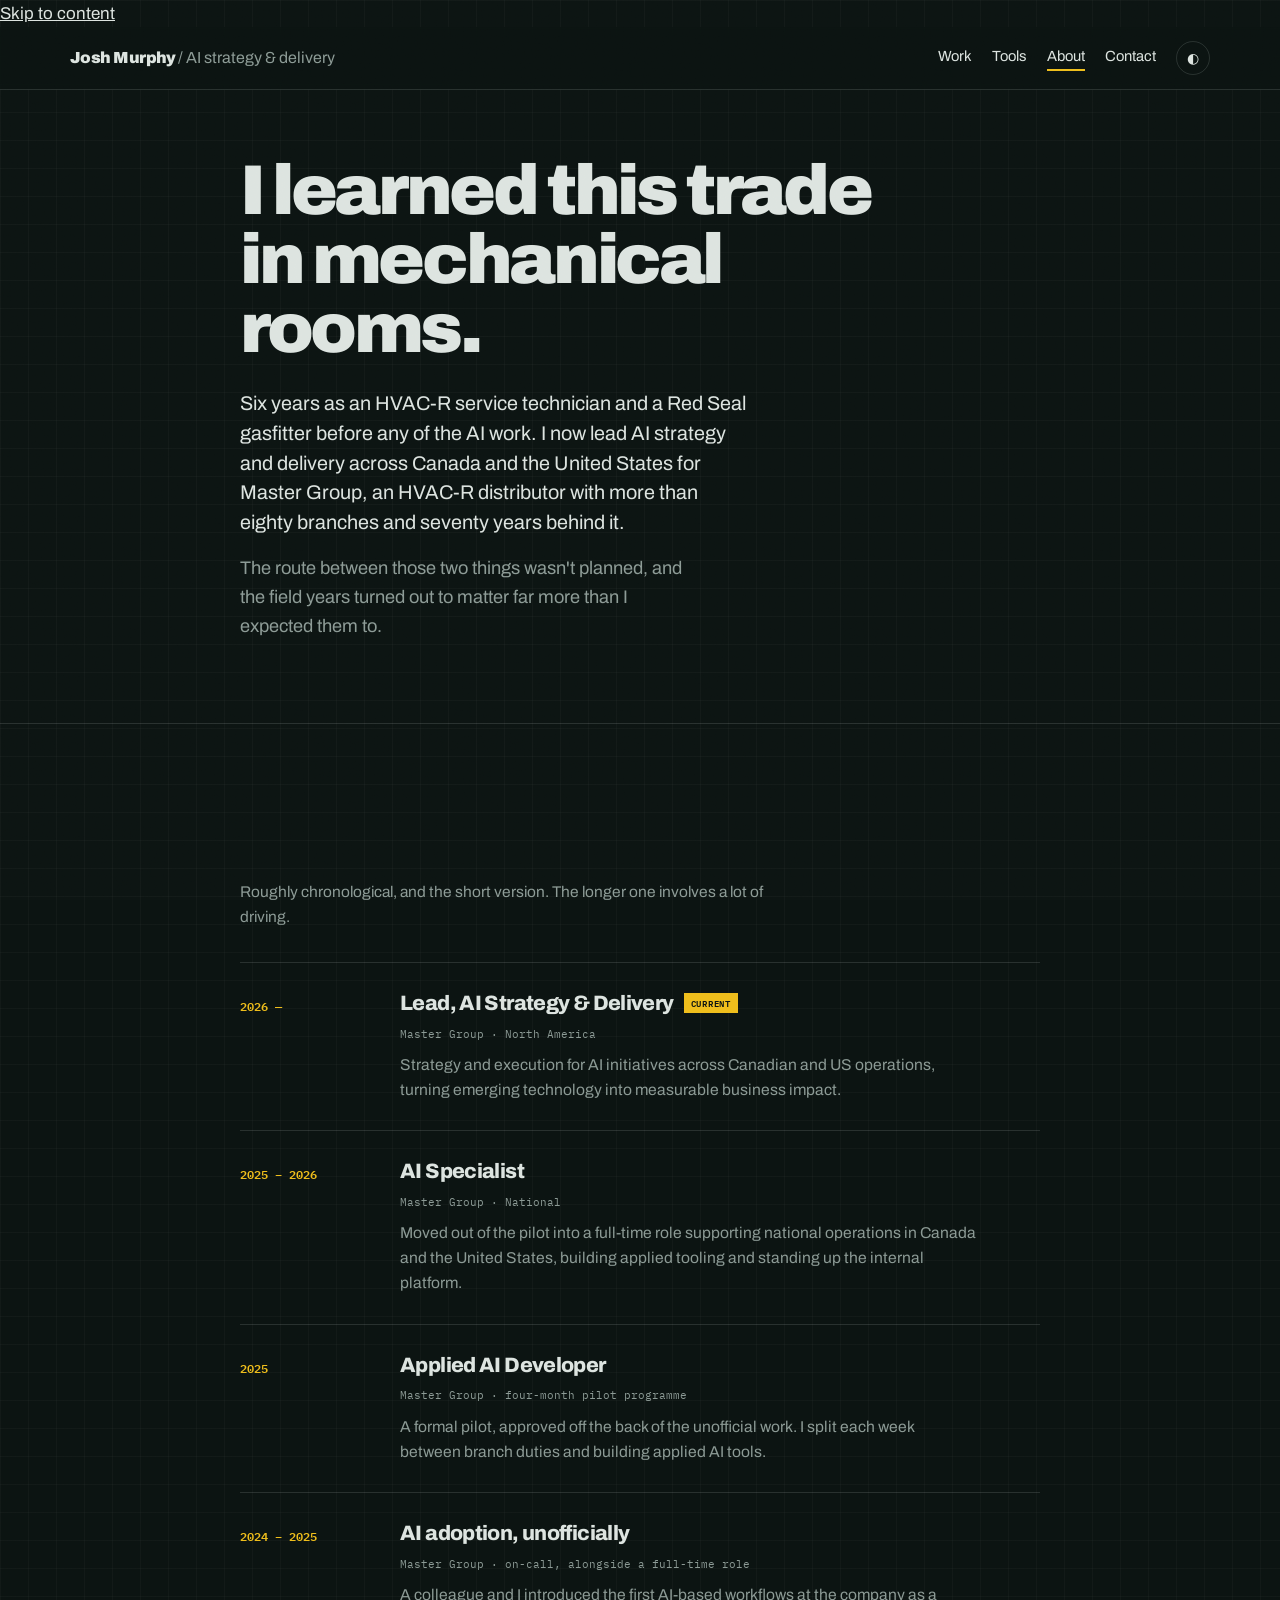
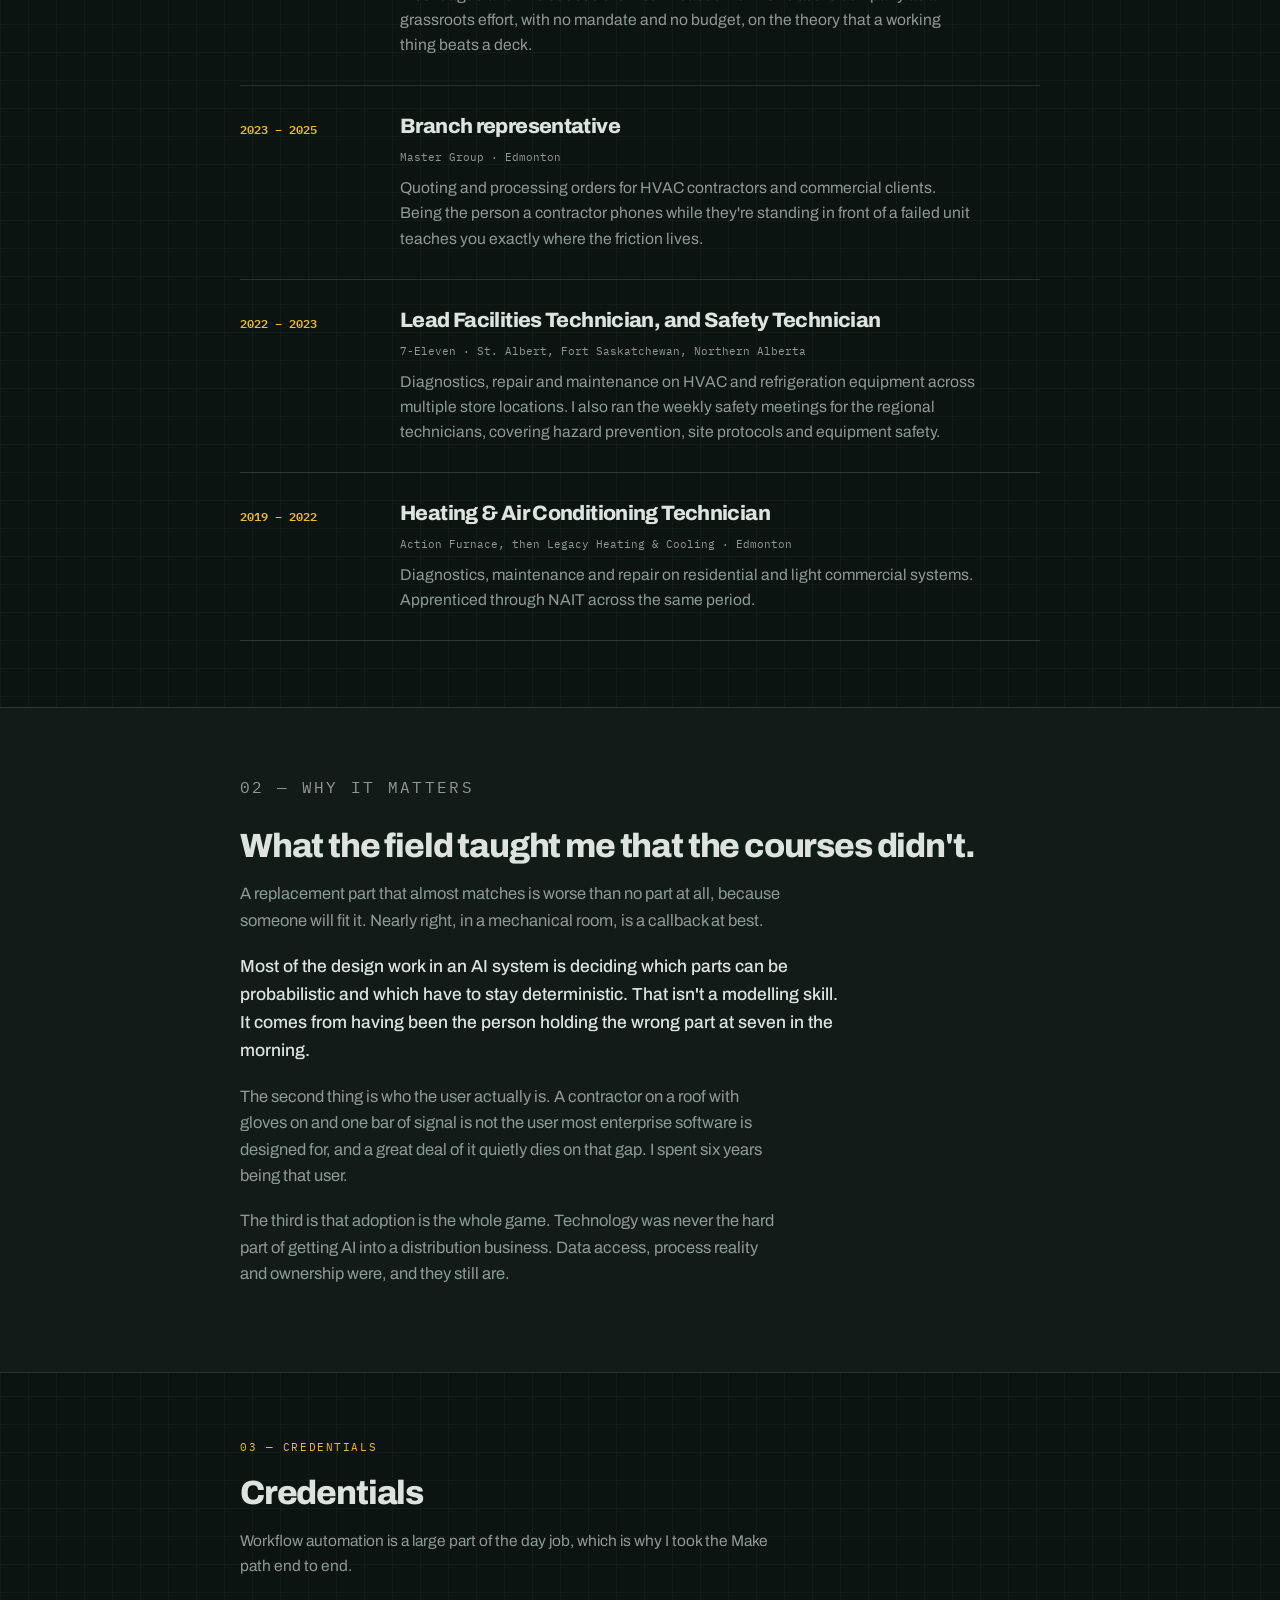
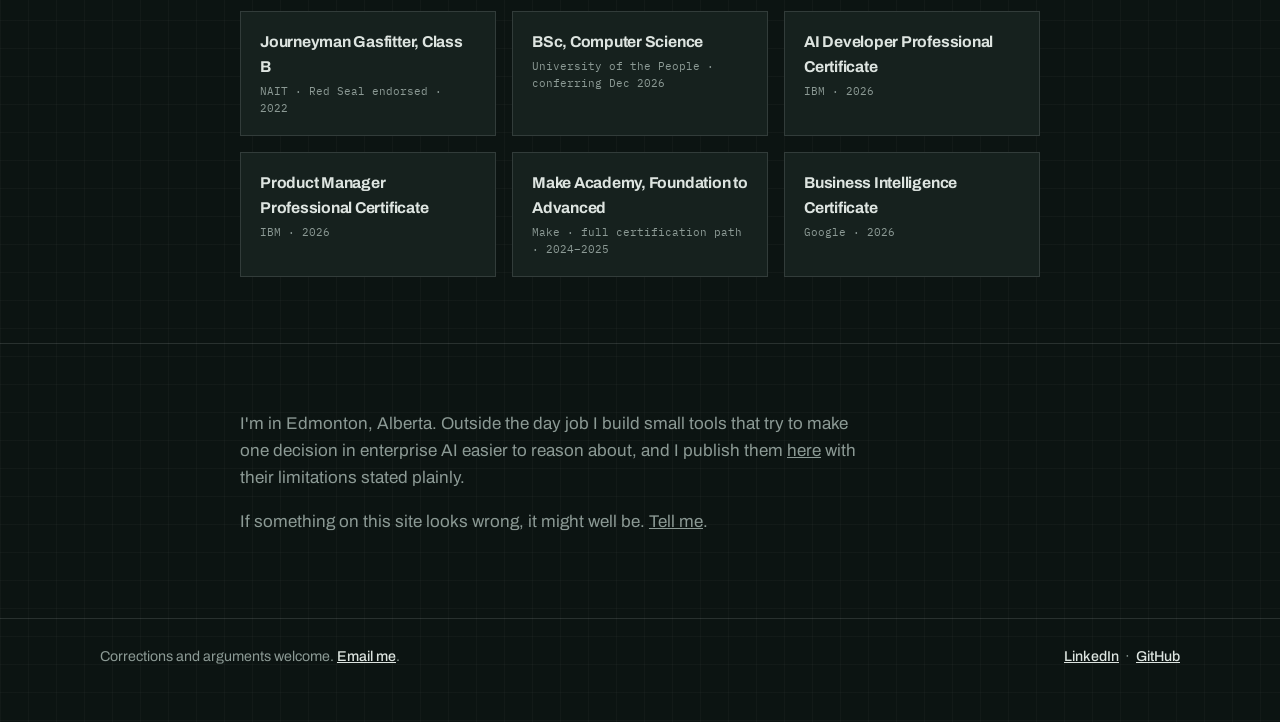
==== commit f3cda3bb: "Update about page: nav, link previews, favicon Co-Authored-By: Claude Sonnet 5.5 <noreply@anthropic." ====
--- a/about/index.html
+++ b/about/index.html
@@ -9,26 +9,41 @@
 <link rel="preconnect" href="https://fonts.gstatic.com" crossorigin>
 <link href="https://fonts.googleapis.com/css2?family=Archivo:wght@400;500;600;700;800;900&family=IBM+Plex+Mono:wght@400;500;600&display=swap" rel="stylesheet">
 <link rel="stylesheet" href="/style.css">
+<link rel="icon" href="/favicon.svg" type="image/svg+xml">
+<meta name="theme-color" content="#0C1412">
+<link rel="canonical" href="https://jmobkey.github.io/about/">
+<meta property="og:type" content="website">
+<meta property="og:site_name" content="Josh Murphy">
+<meta property="og:title" content="About — Josh Murphy">
+<meta property="og:description" content="From HVAC-R service technician and Red Seal gasfitter to leading AI strategy and delivery across North America.">
+<meta property="og:url" content="https://jmobkey.github.io/about/">
+<meta property="og:image" content="https://jmobkey.github.io/og.png">
+<meta property="og:image:width" content="1200">
+<meta property="og:image:height" content="630">
+<meta property="og:image:alt" content="Josh Murphy: most AI projects don't fail on the model.">
+<meta name="twitter:card" content="summary_large_image">
+<noscript><style>.rise{opacity:1;transform:none}h1 .ln>span{transform:none}.gap-bar{width:var(--w)}.dial i{transform:scaleX(1)}</style></noscript>
 </head>
 <body>
+<a class="skip" href="#main">Skip to content</a>
 <div id="prog"></div>
 
 <header>
   <div class="wrap bar">
     <a class="mark" href="/">Josh Murphy <em>/ AI strategy &amp; delivery</em></a>
     <div class="right">
-      <nav>
-        <a href="/#work">Work</a>
+      <nav aria-label="Primary">
+        <a class="hide-s" href="/#work">Work</a>
         <a href="/#tools">Tools</a>
         <a href="/about/" aria-current="page">About</a>
-        <a href="https://www.linkedin.com/in/josh-murphy-96575b184">LinkedIn</a>
+        <a href="/#contact">Contact</a>
       </nav>
       <button id="theme" aria-label="Toggle light and dark theme">◐</button>
     </div>
   </div>
 </header>
 
-<main>
+<main id="main">
 
   <section class="plain">
     <div class="wrap narrow">
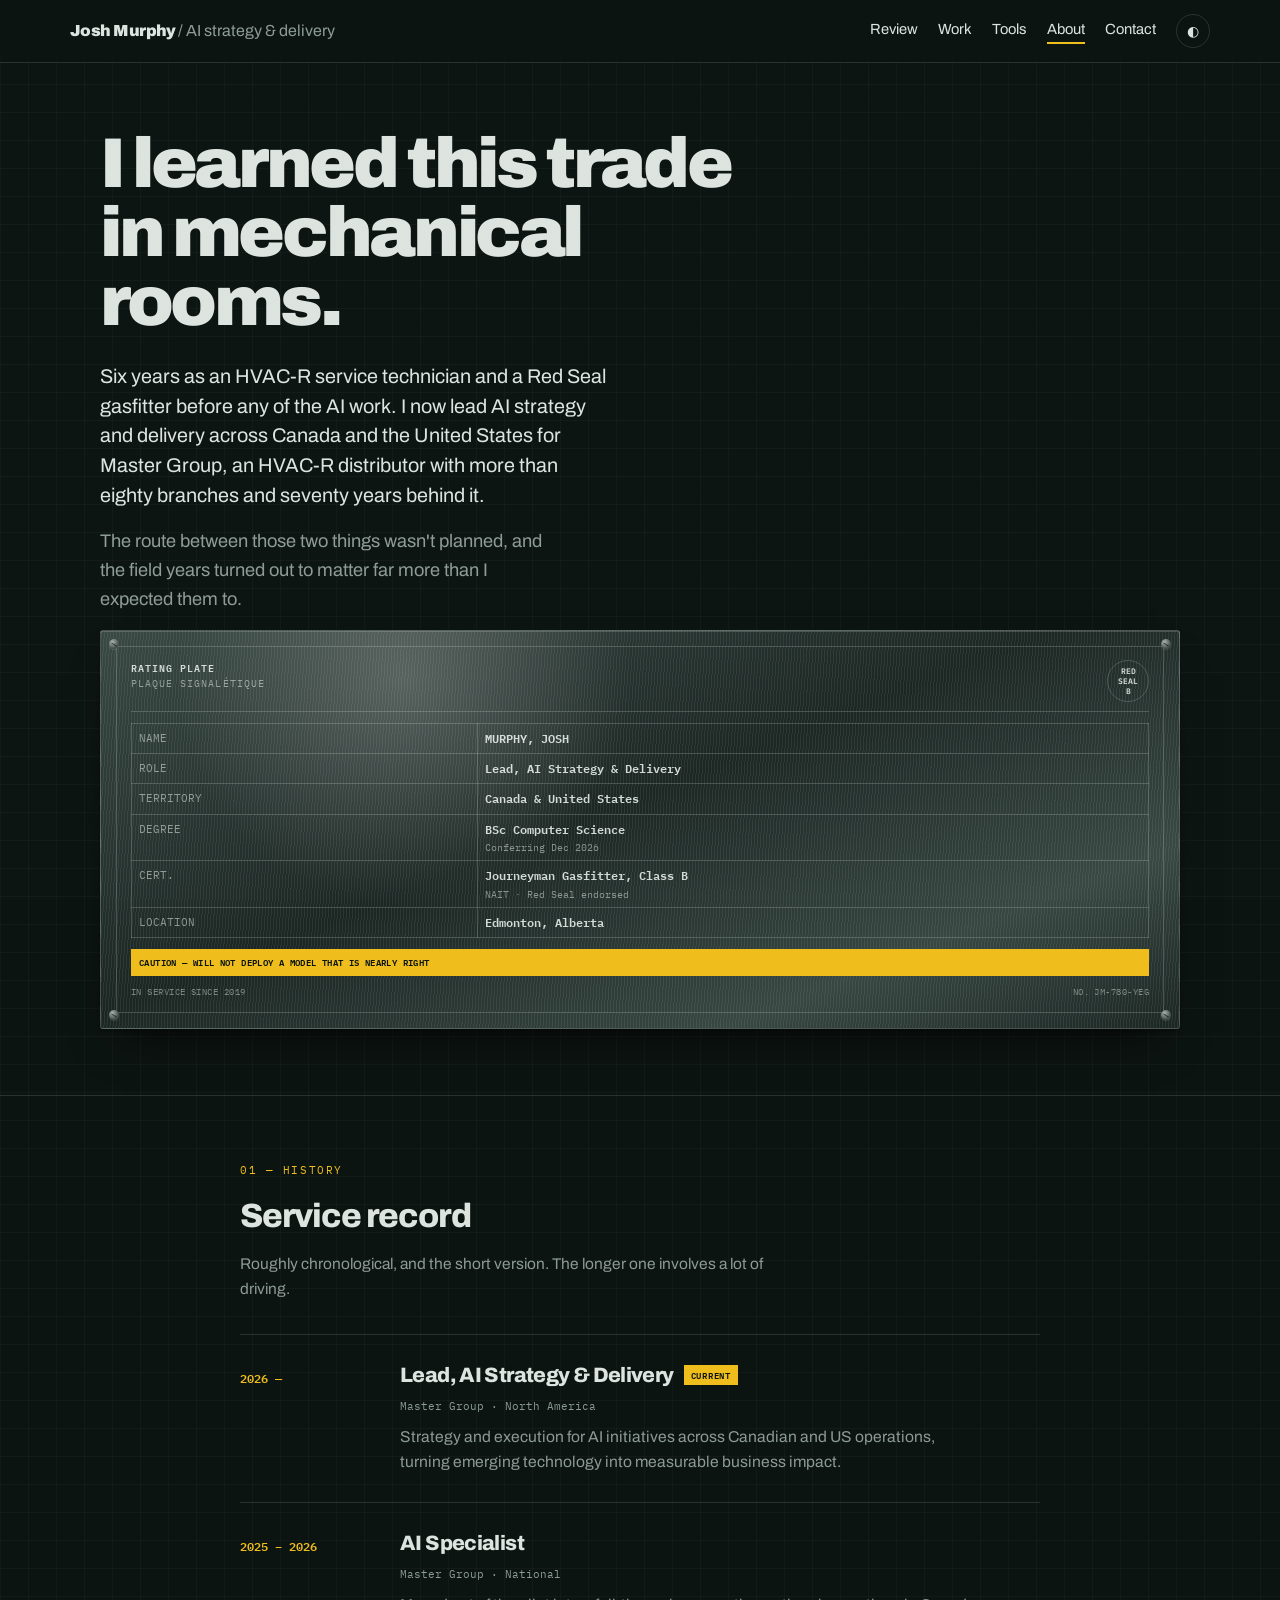
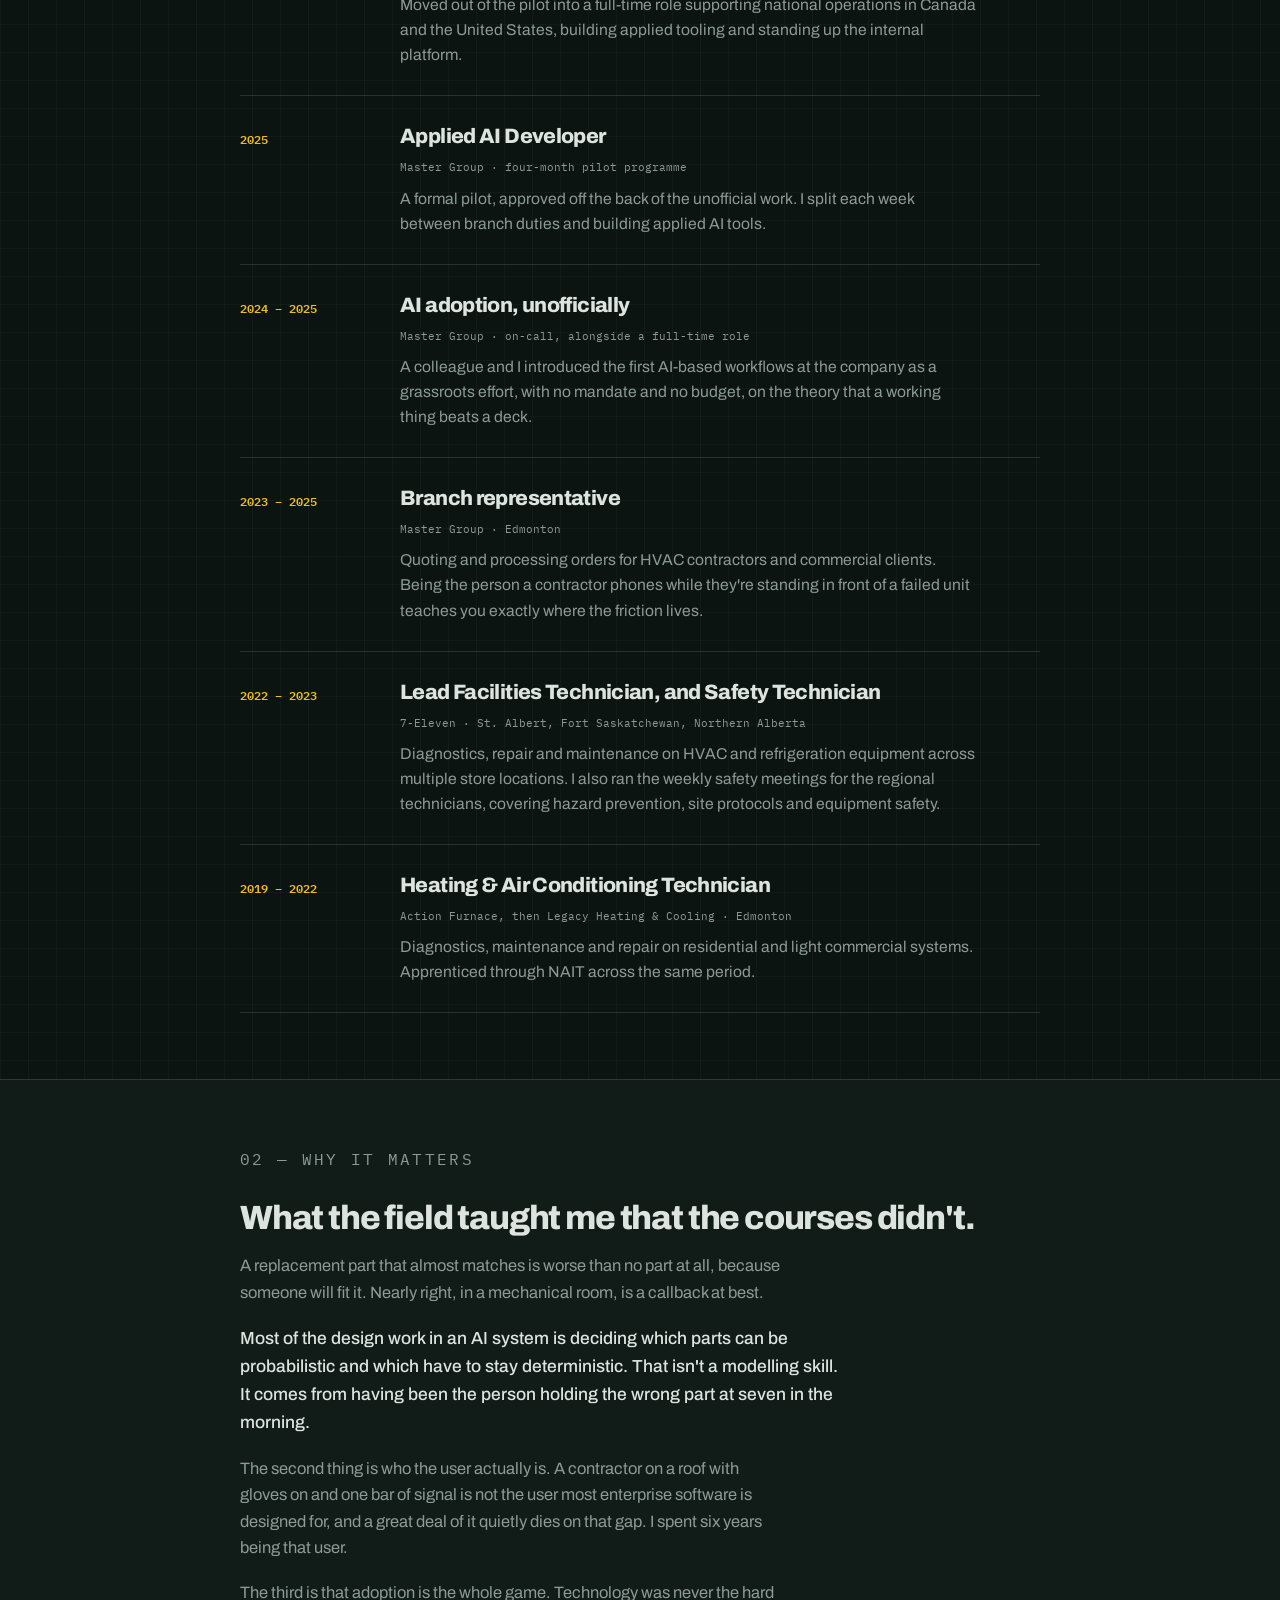
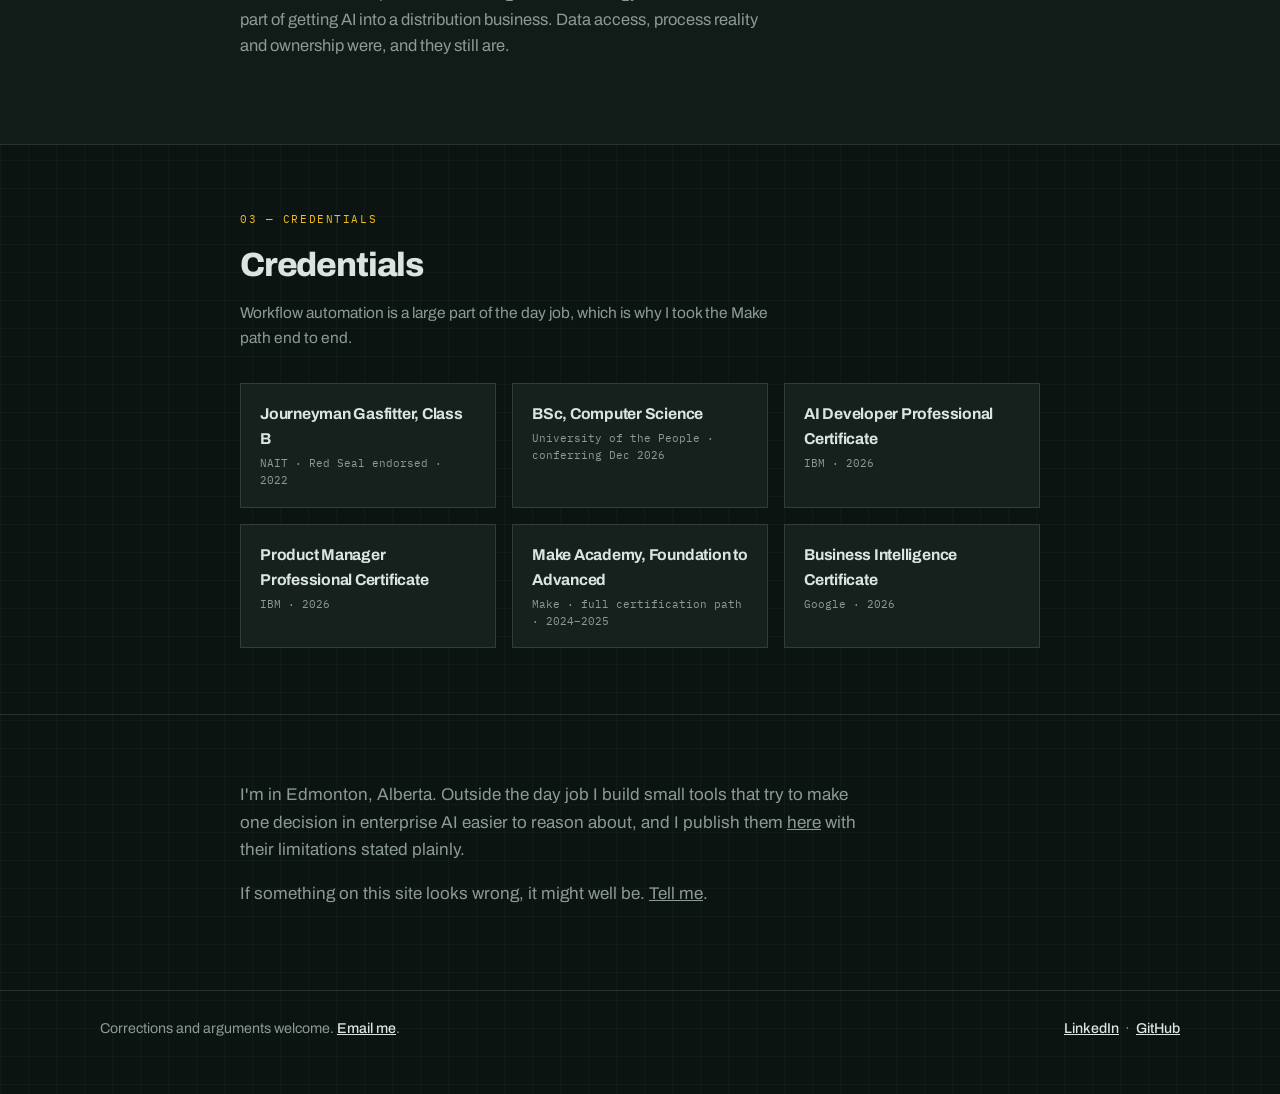
==== commit 6d18cfde: "Update about page and navigation" ====
--- a/about/index.html
+++ b/about/index.html
@@ -22,7 +22,7 @@
 <meta property="og:image:height" content="630">
 <meta property="og:image:alt" content="Josh Murphy: most AI projects don't fail on the model.">
 <meta name="twitter:card" content="summary_large_image">
-<noscript><style>.rise{opacity:1;transform:none}h1 .ln>span{transform:none}.gap-bar{width:var(--w)}.dial i{transform:scaleX(1)}</style></noscript>
+<noscript><style>.rise{opacity:1}h1 .ln>span{transform:none}.gap-bar{width:var(--w)}.dial i{transform:scaleX(1)}</style></noscript>
 </head>
 <body>
 <a class="skip" href="#main">Skip to content</a>
@@ -33,8 +33,9 @@
     <a class="mark" href="/">Josh Murphy <em>/ AI strategy &amp; delivery</em></a>
     <div class="right">
       <nav aria-label="Primary">
+        <a class="cta" href="/review/">Review</a>
         <a class="hide-s" href="/#work">Work</a>
-        <a href="/#tools">Tools</a>
+        <a class="hide-s" href="/#tools">Tools</a>
         <a href="/about/" aria-current="page">About</a>
         <a href="/#contact">Contact</a>
       </nav>
@@ -46,13 +47,36 @@
 <main id="main">
 
   <section class="plain">
-    <div class="wrap narrow">
+    <div class="wrap about-hero">
+      <div>
       <h1>
         <span class="ln"><span style="--d:.12s">I learned this trade</span></span>
         <span class="ln"><span style="--d:.24s">in mechanical rooms.</span></span>
       </h1>
       <p class="lede first rise" style="--d:.45s">Six years as an HVAC-R service technician and a Red Seal gasfitter before any of the AI work. I now lead AI strategy and delivery across Canada and the United States for Master Group, an HVAC-R distributor with more than eighty branches and seventy years behind it.</p>
       <p class="lede rise" style="--d:.58s">The route between those two things wasn't planned, and the field years turned out to matter far more than I expected them to.</p>
+      </div>
+      <div class="plate-mount rise" style="--d:.5s">
+        <div class="plate" id="plate">
+          <div class="screw tl"></div><div class="screw tr"></div><div class="screw bl"></div><div class="screw br"></div>
+          <div class="plate-inner">
+            <div class="plate-top">
+              <div class="plate-title">RATING PLATE<span>PLAQUE SIGNALÉTIQUE</span></div>
+              <div class="plate-badge">RED<br>SEAL<br>B</div>
+            </div>
+            <table>
+              <tr><td class="k">NAME</td><td class="v">MURPHY, JOSH</td></tr>
+              <tr><td class="k">ROLE</td><td class="v">Lead, AI Strategy &amp; Delivery</td></tr>
+              <tr><td class="k">TERRITORY</td><td class="v">Canada &amp; United States</td></tr>
+              <tr><td class="k">DEGREE</td><td class="v">BSc Computer Science<small>Conferring Dec 2026</small></td></tr>
+              <tr><td class="k">CERT.</td><td class="v">Journeyman Gasfitter, Class B<small>NAIT · Red Seal endorsed</small></td></tr>
+              <tr><td class="k">LOCATION</td><td class="v">Edmonton, Alberta</td></tr>
+            </table>
+            <div class="plate-warn">CAUTION — WILL NOT DEPLOY A MODEL THAT IS NEARLY RIGHT</div>
+            <div class="plate-ser"><span>IN SERVICE SINCE 2019</span><span>NO. JM-780-YEG</span></div>
+          </div>
+        </div>
+      </div>
     </div>
   </section>
 
--- a/style.css
+++ b/style.css
@@ -220,7 +220,6 @@
   .job{grid-template-columns:1fr;gap:12px}
   .job-meta{padding-top:0}
   .job-meta b{display:inline;margin-right:10px}
-  nav{display:none}
   h1{max-width:none}
 }
 @media (max-width:620px){.figs{grid-template-columns:1fr;gap:18px}}
@@ -236,3 +235,90 @@
   .pulse{opacity:1!important}
   html{scroll-behavior:auto}
 }
+
+/* ============================================
+   Additions, November 2026
+   ============================================ */
+.skip{position:absolute;left:-9999px;top:8px;background:var(--gas);color:#0C1412;padding:8px 14px;font-weight:600;z-index:300;text-decoration:none}
+.skip:focus{left:12px}
+.sr{position:absolute;width:1px;height:1px;overflow:hidden;clip:rect(0 0 0 0);white-space:nowrap}
+.cta-row{display:flex;gap:12px;margin-top:26px;flex-wrap:wrap}
+.btn:disabled{opacity:.45;cursor:not-allowed}
+.btn:disabled::before{display:none}
+
+input[type=text]{
+  width:100%;padding:9px 11px;border:1px solid var(--line);border-radius:2px;
+  background:var(--field);color:var(--tx);font-family:'Archivo',sans-serif;font-size:.95rem;
+}
+input[type=text]:focus{border-color:var(--gas);outline:none}
+
+/* tool cards: segmented bar reveals left to right */
+.tool .stack{clip-path:inset(0 100% 0 0);transition:clip-path 1.2s var(--ease) .2s}
+.tool.in .stack{clip-path:inset(0 0 0 0)}
+
+/* scoring matrix */
+.tscroll{position:relative;overflow-x:auto;padding-bottom:4px;-webkit-overflow-scrolling:touch}
+.mx{width:100%;border-collapse:collapse;font-size:.9rem;min-width:690px}
+.mx th{font-family:'IBM Plex Mono',monospace;font-size:.64rem;letter-spacing:.08em;font-weight:500;color:var(--tx2);text-align:left;padding:0 6px 10px;white-space:nowrap}
+.mx td{padding:6px;border-top:1px solid var(--line);vertical-align:middle}
+.mx td.nm{min-width:230px}
+.callbox{margin-top:7px;min-height:22px}
+.mx select{width:auto;min-width:50px;padding:8px 4px}
+.mx .sc{font-family:'IBM Plex Mono',monospace;font-weight:600;white-space:nowrap}
+.mx .sc.hot{color:var(--gas)}
+.rm{background:none;border:1px solid var(--line);color:var(--tx2);width:30px;height:30px;cursor:pointer;border-radius:2px;font-size:1.05rem;line-height:1;flex:none;transition:border-color .3s,color .3s}
+.rm:hover{border-color:var(--oxide);color:var(--tx)}
+
+.chip{display:inline-block;font-family:'IBM Plex Mono',monospace;font-size:.66rem;letter-spacing:.04em;padding:3px 9px;border:1px solid var(--line);white-space:nowrap;color:var(--tx)}
+.chip.go{background:var(--gas);color:#0C1412;border-color:var(--gas)}
+.chip.pilot{border-color:var(--gas)}
+.chip.fix{border-color:var(--oxide)}
+.chip.park{color:var(--tx2)}
+.chip.t0{background:var(--tx);color:var(--bg);border-color:var(--tx)}
+.chip.t1{border-color:var(--tx)}
+.chip.t2{background:var(--gas);color:#0C1412;border-color:var(--gas)}
+.chip.t3{border-color:var(--oxide)}
+
+/* workflow steps */
+.step{background:var(--bg);border:1px solid var(--line);padding:18px 20px;margin-bottom:14px}
+.step-head{display:flex;gap:12px;align-items:center;margin-bottom:16px}
+.step-num{font-family:'IBM Plex Mono',monospace;font-size:.66rem;letter-spacing:.1em;color:var(--gas);white-space:nowrap}
+.step .grid{grid-template-columns:repeat(auto-fit,minmax(220px,1fr));gap:14px}
+.step .field label{font-size:.82rem}
+.step select{font-family:'Archivo',sans-serif;font-size:.9rem}
+.verdict{margin-top:16px;padding-top:14px;border-top:1px dashed var(--line);display:flex;gap:6px 14px;align-items:baseline;flex-wrap:wrap}
+.verdict p{margin:0;color:var(--tx2);font-size:.9rem;flex:1 1 300px}
+.verdict p.warn{flex-basis:100%;color:var(--oxide);font-size:.86rem}
+.prose .chip{margin-right:8px;vertical-align:1px}
+
+/* small screens: keep a compact nav instead of hiding it */
+@media (max-width:900px){
+  nav{gap:14px;font-size:.88rem}
+  .right{gap:14px}
+}
+@media (max-width:760px){.hide-m{display:none}}
+@media (max-width:700px){
+  .wrap{padding:0 20px}
+  .mark em{display:none}
+  nav{gap:13px;font-size:.84rem}
+  .panel{padding:22px 18px}
+  .readout{padding:22px 20px}
+}
+@media (max-width:560px){.hide-s{display:none}}
+
+@media (prefers-reduced-motion:reduce){
+  .tool .stack{clip-path:none}
+}
+
+@media print{
+  html[data-theme]{--bg:#fff;--bg2:#fff;--surface:#fff;--field:#fff;--line:#bbb;--tx:#111;--tx2:#444;--gas:#7a5c00;--oxide:#7a3a1c;--grid:transparent}
+  body{font-size:11pt}
+  body::after,#prog,header,.skip,#theme,.cta-row,.hero-cta,#schem,.actions{display:none!important}
+  .rise{opacity:1!important;transform:none!important}
+  h1 .ln>span{transform:none!important}
+  .gap-bar{width:var(--w)!important}
+  .dial i{transform:scaleX(1)!important}
+  section{padding:22px 0;break-inside:avoid-page}
+  .job,.tool,.cred,.gauge{break-inside:avoid}
+  a{text-decoration:none}
+}
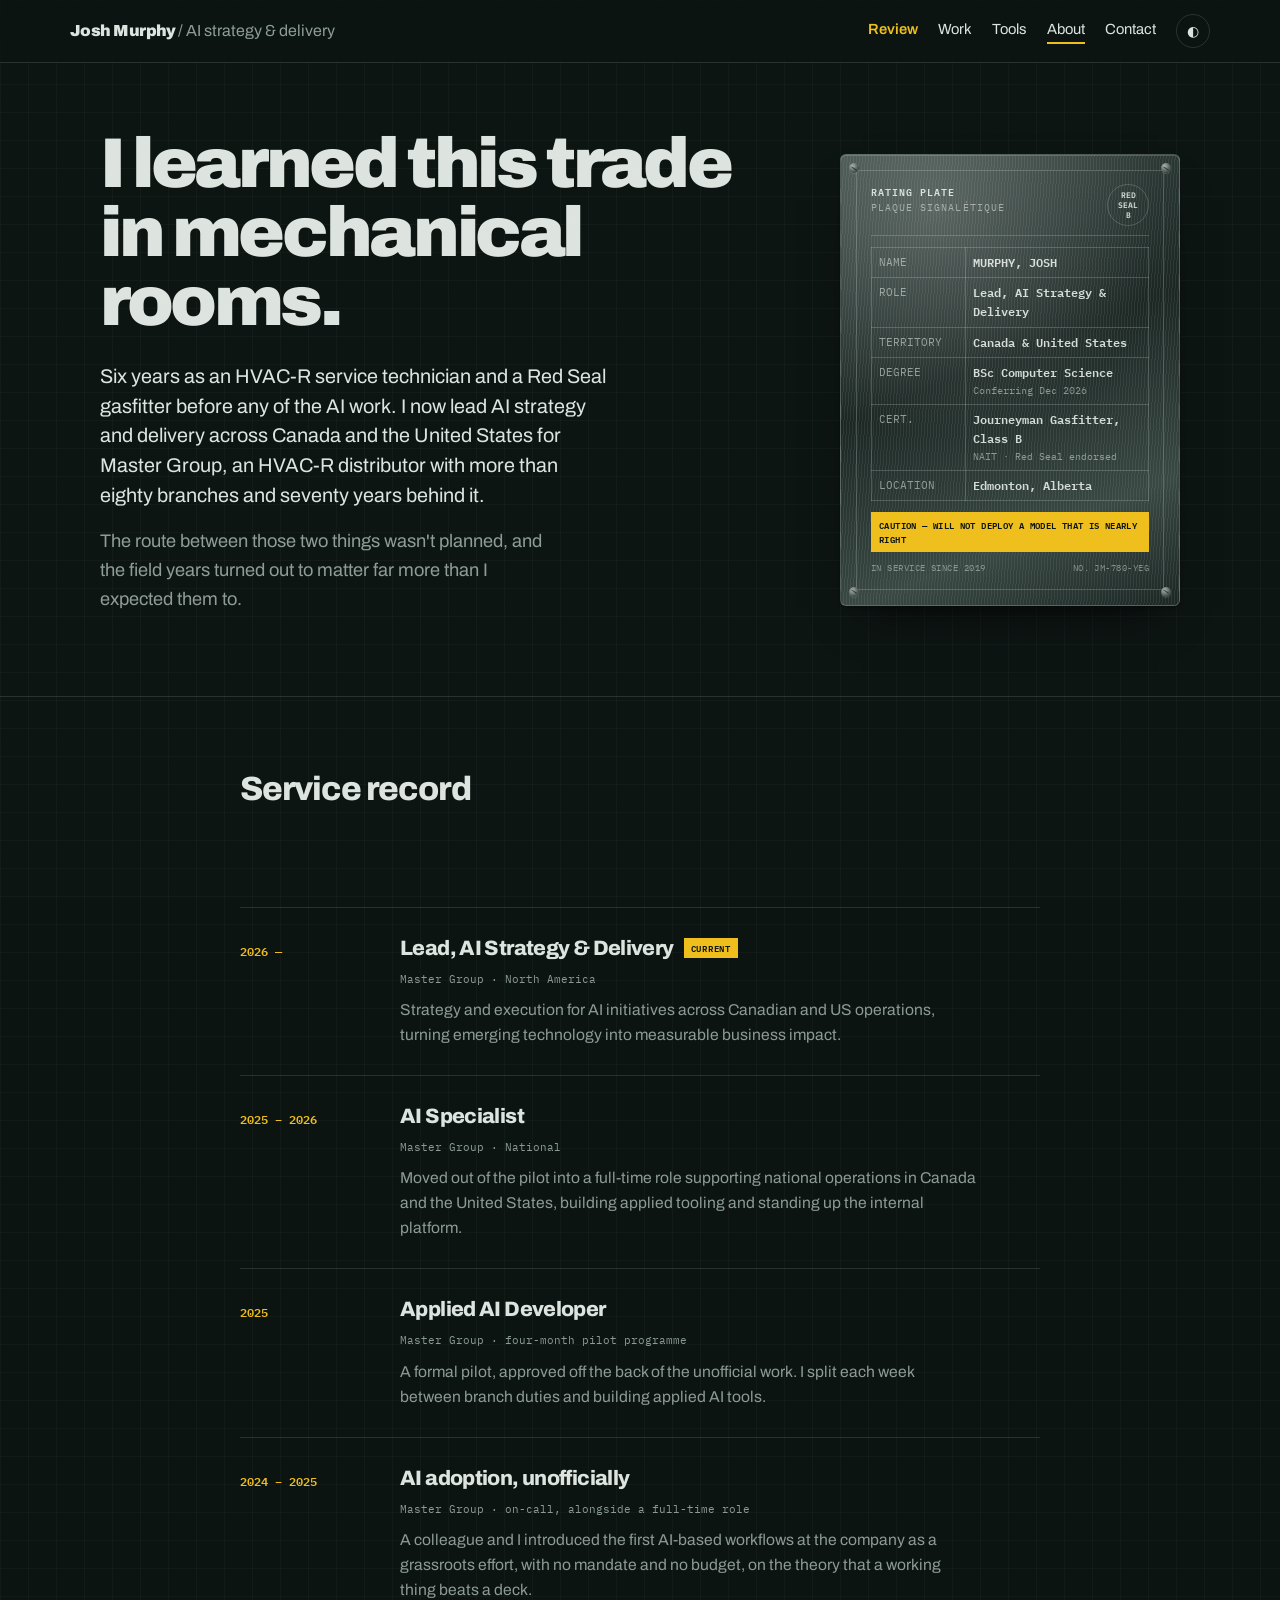
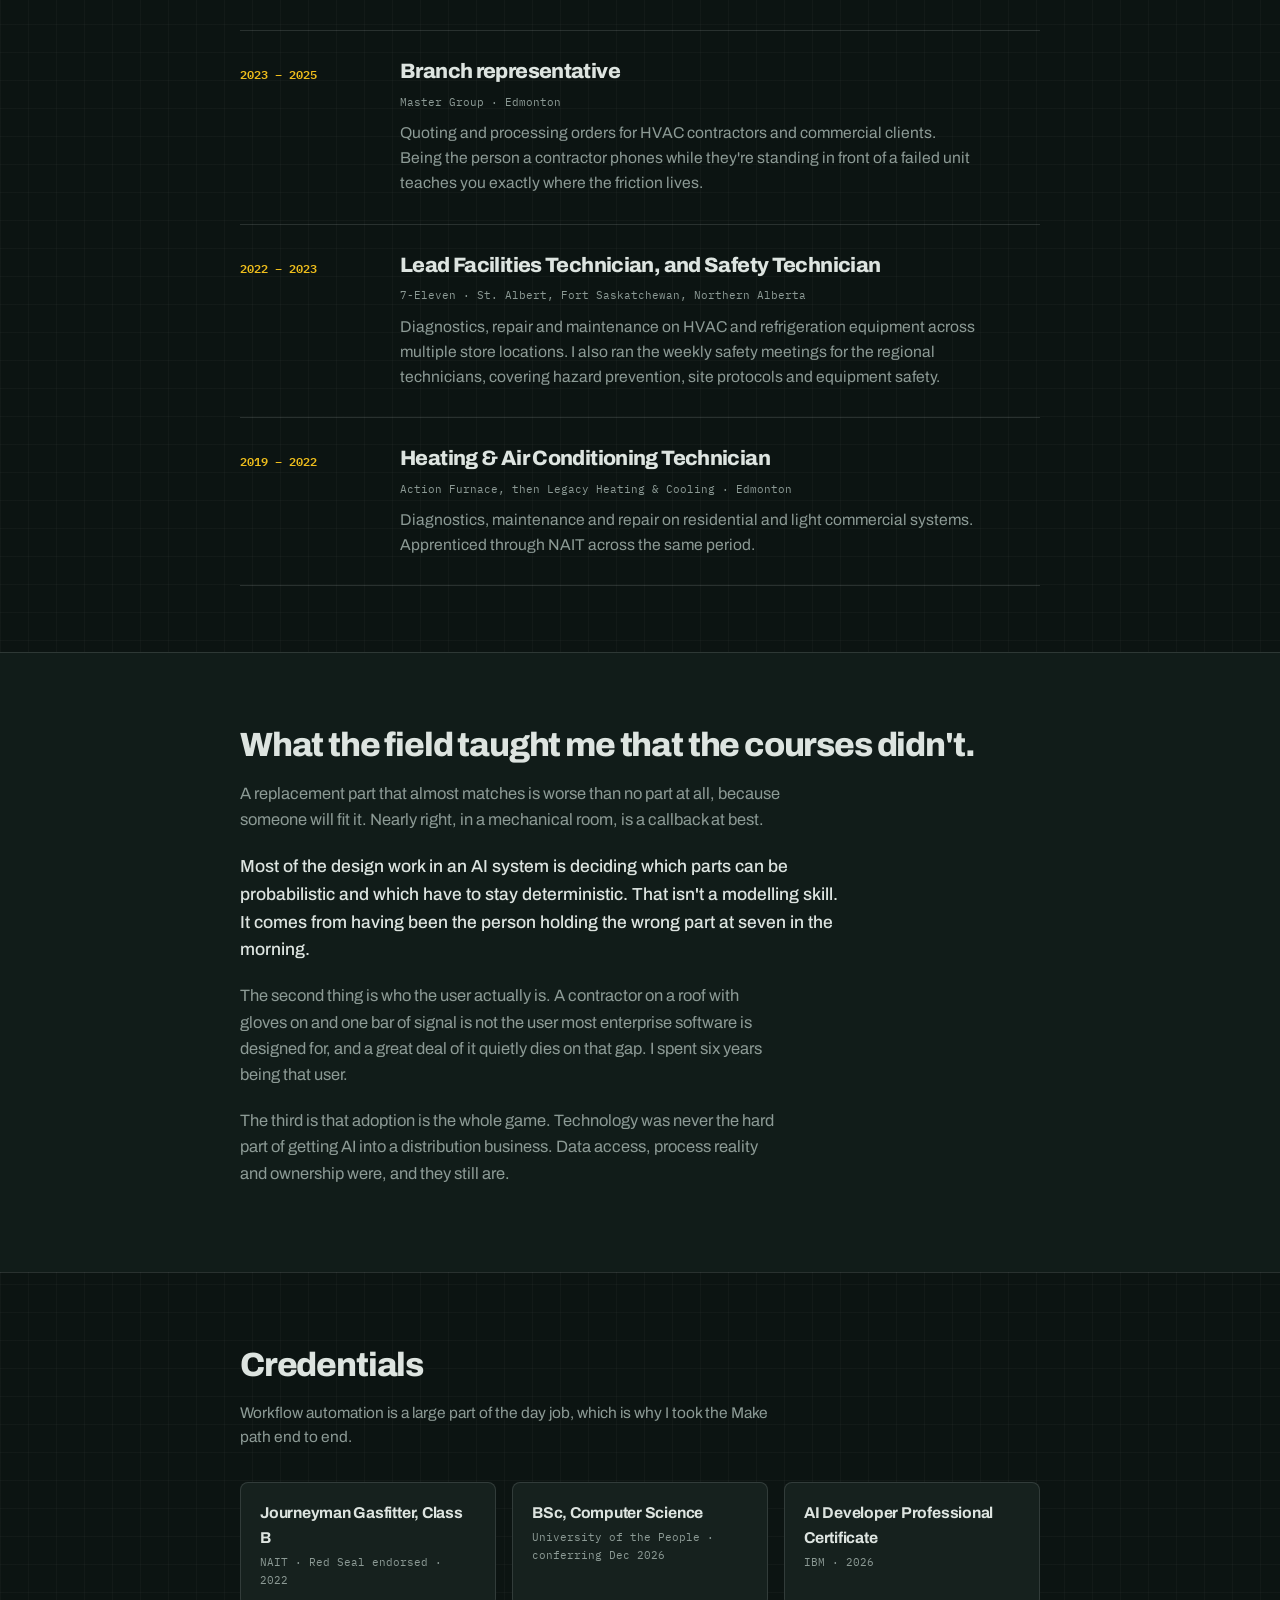
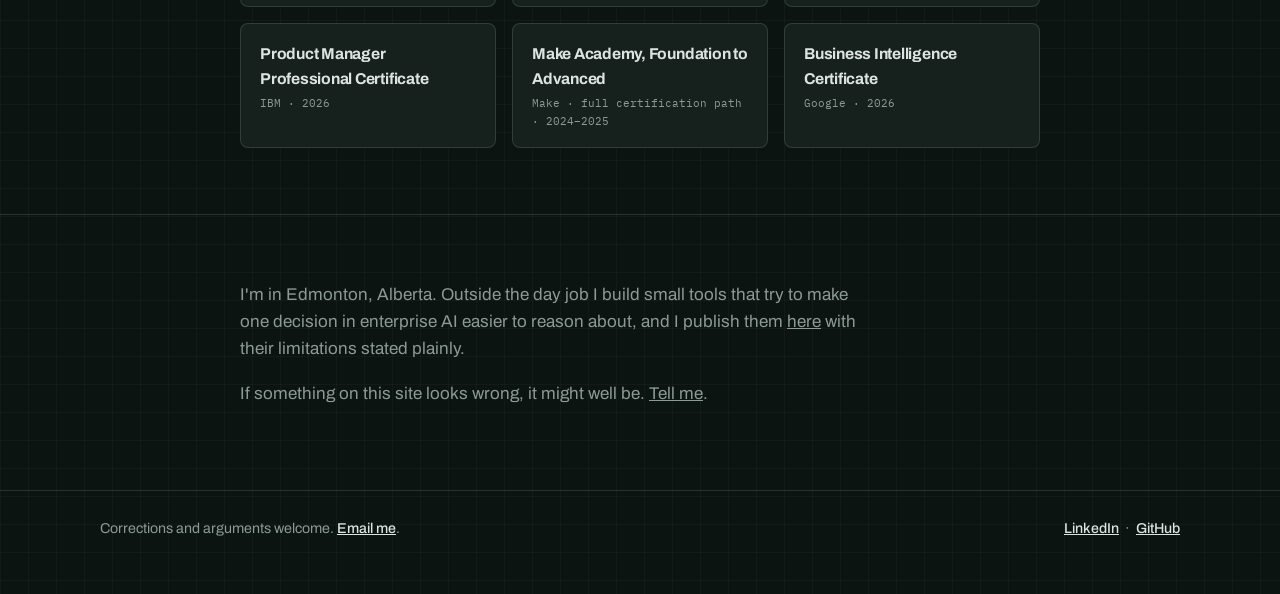
==== commit f0aafcd2: "Remove section labels" ====
--- a/about/index.html
+++ b/about/index.html
@@ -82,7 +82,6 @@
 
   <section>
     <div class="wrap narrow">
-      <p class="eyebrow rise">01 — HISTORY</p>
       <h2 class="rise" style="--d:.05s">Service record</h2>
       <p class="h2note rise" style="--d:.1s">Roughly chronological, and the short version. The longer one involves a lot of driving.</p>
 
@@ -153,7 +152,6 @@
 
   <section class="story">
     <div class="wrap narrow">
-      <p class="eyebrow rise">02 — WHY IT MATTERS</p>
       <h2 class="rise" style="--d:.05s">What the field taught me that the courses didn't.</h2>
       <p class="rise" style="--d:.1s">A replacement part that almost matches is worse than no part at all, because someone will fit it. Nearly right, in a mechanical room, is a callback at best.</p>
       <p class="punch rise" style="--d:.18s">Most of the design work in an AI system is deciding which parts can be probabilistic and which have to stay deterministic. That isn't a modelling skill. It comes from having been the person holding the wrong part at seven in the morning.</p>
@@ -164,7 +162,6 @@
 
   <section>
     <div class="wrap narrow">
-      <p class="eyebrow rise">03 — CREDENTIALS</p>
       <h2 class="rise" style="--d:.05s">Credentials</h2>
       <p class="h2note rise" style="--d:.1s">Workflow automation is a large part of the day job, which is why I took the Make path end to end.</p>
       <div class="cred-grid">
--- a/style.css
+++ b/style.css
@@ -5,14 +5,14 @@
 
 html[data-theme="dark"]{
   --bg:#0C1412; --bg2:#111C19; --surface:#16211E; --line:rgba(221,228,224,.14);
-  --tx:#DDE4E0; --tx2:#8C9A95; --gas:#EFBE1C; --oxide:#C46238;
+  --tx:#DDE4E0; --tx2:#8C9A95; --gas:#EFBE1C; --gasTx:#EFBE1C; --oxide:#C46238;
   --grid:rgba(221,228,224,.032);
   --plate1:#384742; --plate2:#1B2623; --plateTx:#D3DBD6; --plateLine:rgba(211,219,214,.22);
   --field:#0E1715; --btnTx:#0C1412;
 }
 html[data-theme="light"]{
   --bg:#D5DAD3; --bg2:#EDEFE9; --surface:#EDEFE9; --line:rgba(19,30,28,.2);
-  --tx:#131E1C; --tx2:#4C5A55; --gas:#D9A400; --oxide:#9A4526;
+  --tx:#131E1C; --tx2:#4C5A55; --gas:#D9A400; --gasTx:#7A5600; --oxide:#9A4526;
   --grid:rgba(19,30,28,.03);
   --plate1:#D2D8CF; --plate2:#B3BBB1; --plateTx:#20302C; --plateLine:rgba(19,30,28,.4);
   --field:#FFFFFF; --btnTx:#131E1C;
@@ -63,7 +63,7 @@
 @keyframes up{to{transform:none}}
 .lede{font-size:1.14rem;max-width:46ch;margin:0 0 16px;color:var(--tx2)}
 .lede.first{color:var(--tx);font-size:1.24rem;line-height:1.5}
-.eyebrow{font-family:'IBM Plex Mono',monospace;font-size:.7rem;letter-spacing:.14em;color:var(--gas);margin:0 0 10px}
+.eyebrow{font-family:'IBM Plex Mono',monospace;font-size:.7rem;letter-spacing:.14em;color:var(--gasTx);margin:0 0 10px}
 h2{font-size:clamp(1.55rem,3.2vw,2.1rem);letter-spacing:-.035em;font-weight:800;margin:0 0 8px}
 .h2note{margin:0 0 32px;color:var(--tx2);font-size:.97rem;max-width:60ch}
 section{border-top:1px solid var(--line);padding:66px 0}
@@ -119,7 +119,7 @@
 .job:last-of-type{border-bottom:1px solid var(--line)}
 .job:hover{background:var(--bg2)}
 .job-meta{font-family:'IBM Plex Mono',monospace;font-size:.71rem;line-height:1.7;color:var(--tx2);padding-top:5px}
-.job-meta b{display:block;color:var(--gas);font-weight:600;font-size:.78rem}
+.job-meta b{display:block;color:var(--gasTx);font-weight:600;font-size:.78rem}
 .job h3{margin:0 0 9px;font-size:1.3rem;letter-spacing:-.03em;font-weight:800;line-height:1.2}
 .job .org{font-family:'IBM Plex Mono',monospace;font-size:.71rem;color:var(--tx2);display:block;margin-bottom:9px}
 .job p{margin:0 0 12px;font-size:.98rem;max-width:64ch;color:var(--tx2)}
@@ -171,14 +171,14 @@
 .story{background:var(--bg2)}
 .story p{max-width:60ch;margin:0 0 19px;color:var(--tx2);font-size:1.03rem}
 .story p.punch{color:var(--tx);font-weight:500;font-size:1.09rem}
-.story a{color:var(--gas)}
+.story a{color:var(--gasTx)}
 
 /* ---------- calculator UI ---------- */
 .readout{background:var(--surface);border:1px solid var(--line);border-left:3px solid var(--gas);padding:28px 30px;margin-bottom:40px}
 .figs{display:grid;grid-template-columns:1fr 1fr auto;gap:26px;align-items:end}
 .fig i{font-style:normal;display:block;font-family:'IBM Plex Mono',monospace;font-size:.68rem;letter-spacing:.09em;color:var(--tx2);margin-bottom:6px}
 .fig b{font-family:'IBM Plex Mono',monospace;font-weight:600;font-size:clamp(1.6rem,4.2vw,2.4rem);letter-spacing:-.03em;display:block;line-height:1}
-.fig.hot b{color:var(--gas)}
+.fig.hot b{color:var(--gasTx)}
 .fig.dist b{font-size:clamp(1.25rem,2.8vw,1.6rem)}
 .rfoot{border-top:1px solid var(--line);margin-top:20px;padding-top:15px;color:var(--tx2);font-size:.85rem;display:flex;justify-content:space-between;gap:16px;flex-wrap:wrap}
 .rfoot b{color:var(--tx);font-family:'IBM Plex Mono',monospace;font-weight:600}
@@ -265,7 +265,7 @@
 .callbox{margin-top:7px;min-height:22px}
 .mx select{width:auto;min-width:50px;padding:8px 4px}
 .mx .sc{font-family:'IBM Plex Mono',monospace;font-weight:600;white-space:nowrap}
-.mx .sc.hot{color:var(--gas)}
+.mx .sc.hot{color:var(--gasTx)}
 .rm{background:none;border:1px solid var(--line);color:var(--tx2);width:30px;height:30px;cursor:pointer;border-radius:2px;font-size:1.05rem;line-height:1;flex:none;transition:border-color .3s,color .3s}
 .rm:hover{border-color:var(--oxide);color:var(--tx)}
 
@@ -282,7 +282,7 @@
 /* workflow steps */
 .step{background:var(--bg);border:1px solid var(--line);padding:18px 20px;margin-bottom:14px}
 .step-head{display:flex;gap:12px;align-items:center;margin-bottom:16px}
-.step-num{font-family:'IBM Plex Mono',monospace;font-size:.66rem;letter-spacing:.1em;color:var(--gas);white-space:nowrap}
+.step-num{font-family:'IBM Plex Mono',monospace;font-size:.66rem;letter-spacing:.1em;color:var(--gasTx);white-space:nowrap}
 .step .grid{grid-template-columns:repeat(auto-fit,minmax(220px,1fr));gap:14px}
 .step .field label{font-size:.82rem}
 .step select{font-family:'Archivo',sans-serif;font-size:.9rem}
@@ -322,3 +322,115 @@
   .job,.tool,.cred,.gauge{break-inside:avoid}
   a{text-decoration:none}
 }
+
+/* ============================================
+   Redesign, November 2026
+   Quieter motion, restrained radii, one memorable element:
+   the segmented readiness meter.
+   ============================================ */
+[hidden]{display:none!important}
+:root{--seg:repeating-linear-gradient(90deg,#000 0 calc(10% - 3px),transparent calc(10% - 3px) 10%)}
+
+/* reveals fade in place instead of sliding up */
+.rise{transform:none;transition:opacity .9s var(--ease);transition-delay:var(--d,0ms)}
+
+/* radii follow hierarchy: controls 6, cards 8, the hero instrument 14 */
+.panel,.tool,.gauge,.cred,.step,.gap-card{border-radius:8px}
+.readout{border-radius:6px}
+.btn,.tier,input[type=number],input[type=text],select{border-radius:6px}
+.chip{border-radius:4px}
+.plate{border-radius:6px}
+
+nav a.cta{color:var(--gasTx);font-weight:600}
+
+/* ---------- hero ---------- */
+.hero{position:relative;padding:84px 0 96px}
+.hero-grid{display:grid;grid-template-columns:minmax(0,1fr) 440px;gap:64px;align-items:center}
+.hero h1{font-size:clamp(2.7rem,6.6vw,5.2rem)}
+@media (max-width:980px){.hero-grid{grid-template-columns:1fr;gap:48px}.hero{padding:56px 0 72px}}
+
+/* ---------- segmented meter ---------- */
+.meter{position:relative;height:14px}
+.meter::before,.meter>i{content:"";position:absolute;inset:0;-webkit-mask:var(--seg);mask:var(--seg)}
+.meter::before{background:var(--line)}
+.meter>i{background:var(--tx);clip-path:inset(0 100% 0 0);transition:clip-path 1.1s steps(10,end) var(--dl,0s)}
+.in .meter>i{clip-path:inset(0 calc(100% - var(--v,0%)) 0 0)}
+.rv-row.weak .meter>i{background:var(--gas)}
+
+.rv-head{display:flex;justify-content:space-between;align-items:baseline;gap:12px;margin-bottom:12px}
+.rv-head b{font-weight:800;letter-spacing:-.02em;font-size:1.02rem}
+.rv-head span{font-family:'IBM Plex Mono',monospace;font-size:.72rem;color:var(--tx2)}
+.rv-row{display:grid;grid-template-columns:136px minmax(0,1fr) 34px;gap:14px;align-items:center;padding:8px 0}
+.rv-label{font-size:.92rem}
+.rv-val{font-family:'IBM Plex Mono',monospace;font-size:.82rem;text-align:right;color:var(--tx2)}
+.rv-row.weak .rv-label,.rv-row.weak .rv-val{color:var(--gasTx)}
+@media (max-width:420px){.rv-row{grid-template-columns:104px minmax(0,1fr) 30px;gap:10px}.rv-label{font-size:.85rem}}
+
+.rvpanel{display:block;text-decoration:none;background:var(--surface);border:1px solid var(--line);border-radius:14px;padding:26px 28px 24px;box-shadow:0 34px 64px -38px rgba(0,0,0,.75);transition:border-color .35s,transform .45s var(--ease)}
+.rvpanel:hover{border-color:var(--gas);transform:translateY(-3px)}
+.rvfoot{margin:14px 0 0;padding-top:14px;border-top:1px solid var(--line);color:var(--tx2);font-size:.93rem}
+.rvfoot b{color:var(--tx)}
+.rvlink{display:inline-block;margin-top:12px;font-weight:600;font-size:.92rem;border-bottom:2px solid var(--gas)}
+
+/* ---------- feature band ---------- */
+.band{background:var(--bg2)}
+.review-band{display:grid;grid-template-columns:minmax(0,1fr) minmax(0,1fr);gap:64px;align-items:start}
+.review-band h2{font-size:clamp(1.9rem,4vw,2.8rem);line-height:1.08;letter-spacing:-.04em;margin-bottom:18px;max-width:16ch}
+@media (max-width:860px){.review-band{grid-template-columns:1fr;gap:32px}}
+.areas h2{font-size:1.15rem;margin:0 0 12px}
+.areas ul{list-style:none;margin:0;padding:0}
+.areas li{padding:14px 0;border-top:1px solid var(--line);display:grid;gap:2px}
+.areas li:last-child{border-bottom:1px solid var(--line)}
+.areas li b{font-weight:700}
+.areas li span{color:var(--tx2);font-size:.93rem}
+
+/* ---------- tools grid ---------- */
+.tools-grid{display:grid;grid-template-columns:repeat(2,minmax(0,1fr));gap:16px}
+.tools-grid .tool{margin:0!important;display:flex;flex-direction:column}
+.tools-grid .tool.wide{grid-column:1/-1}
+.tools-grid .gap{margin-top:auto}
+@media (max-width:900px){.tools-grid{grid-template-columns:1fr}}
+
+/* ---------- about: the plate as origin story ---------- */
+.about-hero{display:grid;grid-template-columns:minmax(0,1fr) 340px;gap:56px;align-items:center}
+.about-hero h1{max-width:none}
+@media (max-width:860px){.about-hero{grid-template-columns:1fr;gap:36px}}
+
+/* ---------- readiness review ---------- */
+.step-count{font-family:'IBM Plex Mono',monospace;font-size:.78rem;color:var(--tx2);margin:0 0 12px}
+.pips{display:flex;gap:6px;margin:0 0 24px}
+.pips i{width:34px;height:4px;background:var(--line);border-radius:2px}
+.pips i.done{background:var(--tx2)}
+.pips i.now{background:var(--gas)}
+.h1-sm{font-size:clamp(2rem,4.8vw,3.1rem);max-width:none;margin-bottom:14px}
+.h1-sm:focus{outline:none}
+.qs{margin-top:30px}
+fieldset.q{border:0;padding:0;margin:0 0 30px;min-width:0}
+fieldset.q legend{font-size:1.06rem;font-weight:600;line-height:1.4;max-width:60ch;margin-bottom:12px;padding:0}
+.opts{display:grid;grid-template-columns:repeat(4,minmax(0,1fr));gap:8px;max-width:580px}
+.opt{position:relative;cursor:pointer}
+.opt input{position:absolute;opacity:0;inset:0;width:100%;height:100%;margin:0;cursor:pointer}
+.opt span{display:block;text-align:center;padding:10px 6px;border:1px solid var(--line);border-radius:6px;font-size:.88rem;font-weight:600;transition:background .2s,border-color .2s,color .2s}
+.opt:hover span{border-color:var(--gas)}
+.opt input:checked + span{background:var(--gas);color:#0C1412;border-color:var(--gas)}
+.opt input:focus-visible + span{outline:2px solid var(--gas);outline-offset:3px}
+@media (max-width:520px){.opts{grid-template-columns:repeat(2,minmax(0,1fr))}}
+
+.rv-card{background:var(--surface);border:1px solid var(--line);border-radius:12px;padding:24px 26px;margin-top:28px;max-width:640px}
+.gaps{display:grid;grid-template-columns:repeat(auto-fit,minmax(260px,1fr));gap:16px;margin-top:14px}
+.gap-card{border:1px solid var(--line);background:var(--surface);padding:20px 22px}
+.gap-card h3{margin:0 0 8px;font-size:1.1rem;font-weight:800;letter-spacing:-.02em;display:flex;justify-content:space-between;gap:10px;align-items:baseline}
+.gap-card h3 span{font-family:'IBM Plex Mono',monospace;font-weight:500;font-size:.74rem;color:var(--gasTx);white-space:nowrap}
+.gap-card p{margin:0 0 12px;color:var(--tx2);font-size:.95rem}
+.gap-card a{font-weight:600;font-size:.92rem;border-bottom:2px solid var(--gas);text-decoration:none}
+
+@media (prefers-reduced-motion:reduce){
+  .meter>i{clip-path:inset(0 calc(100% - var(--v,0%)) 0 0)!important}
+}
+
+@media print{
+  #intro,#quiz,#notes{display:none!important}
+  .rvpanel{box-shadow:none}
+  .meter::before{background:#ddd}
+  .meter>i{clip-path:inset(0 calc(100% - var(--v,0%)) 0 0)!important;-webkit-print-color-adjust:exact;print-color-adjust:exact}
+}
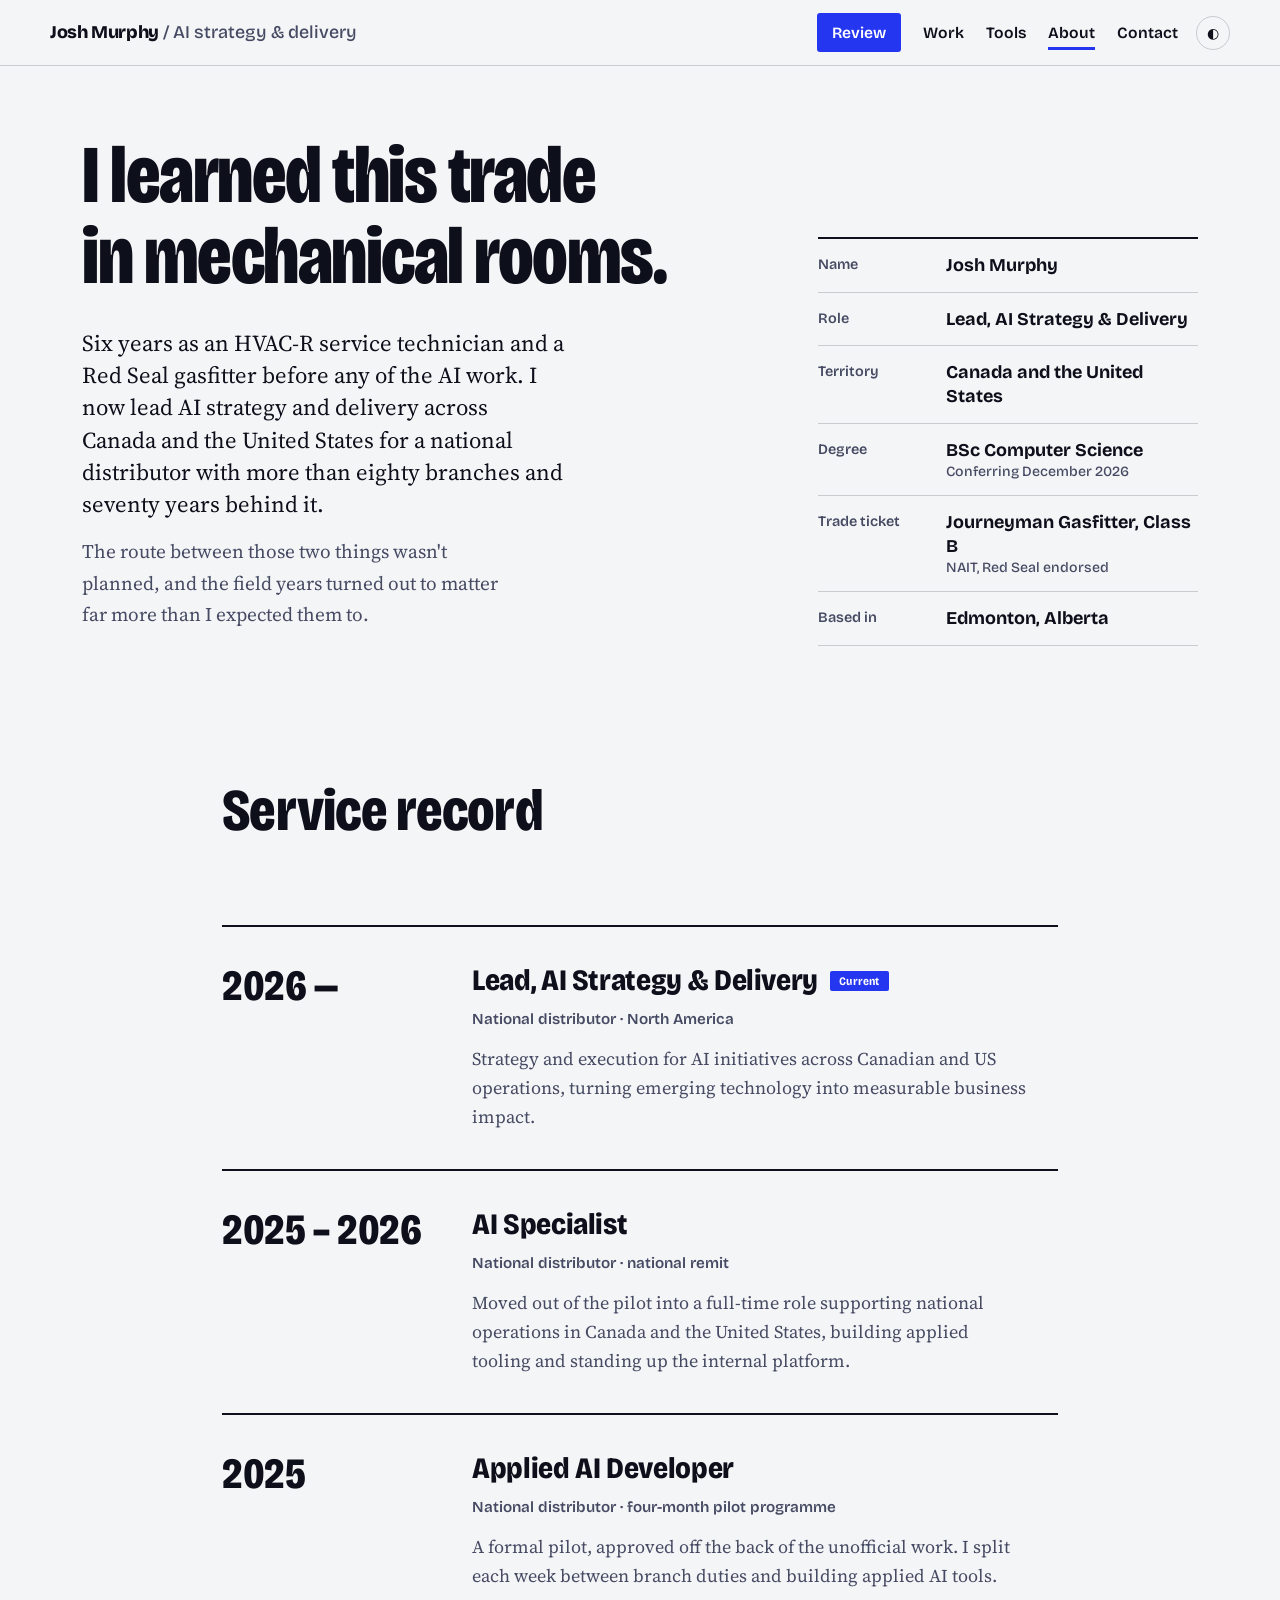
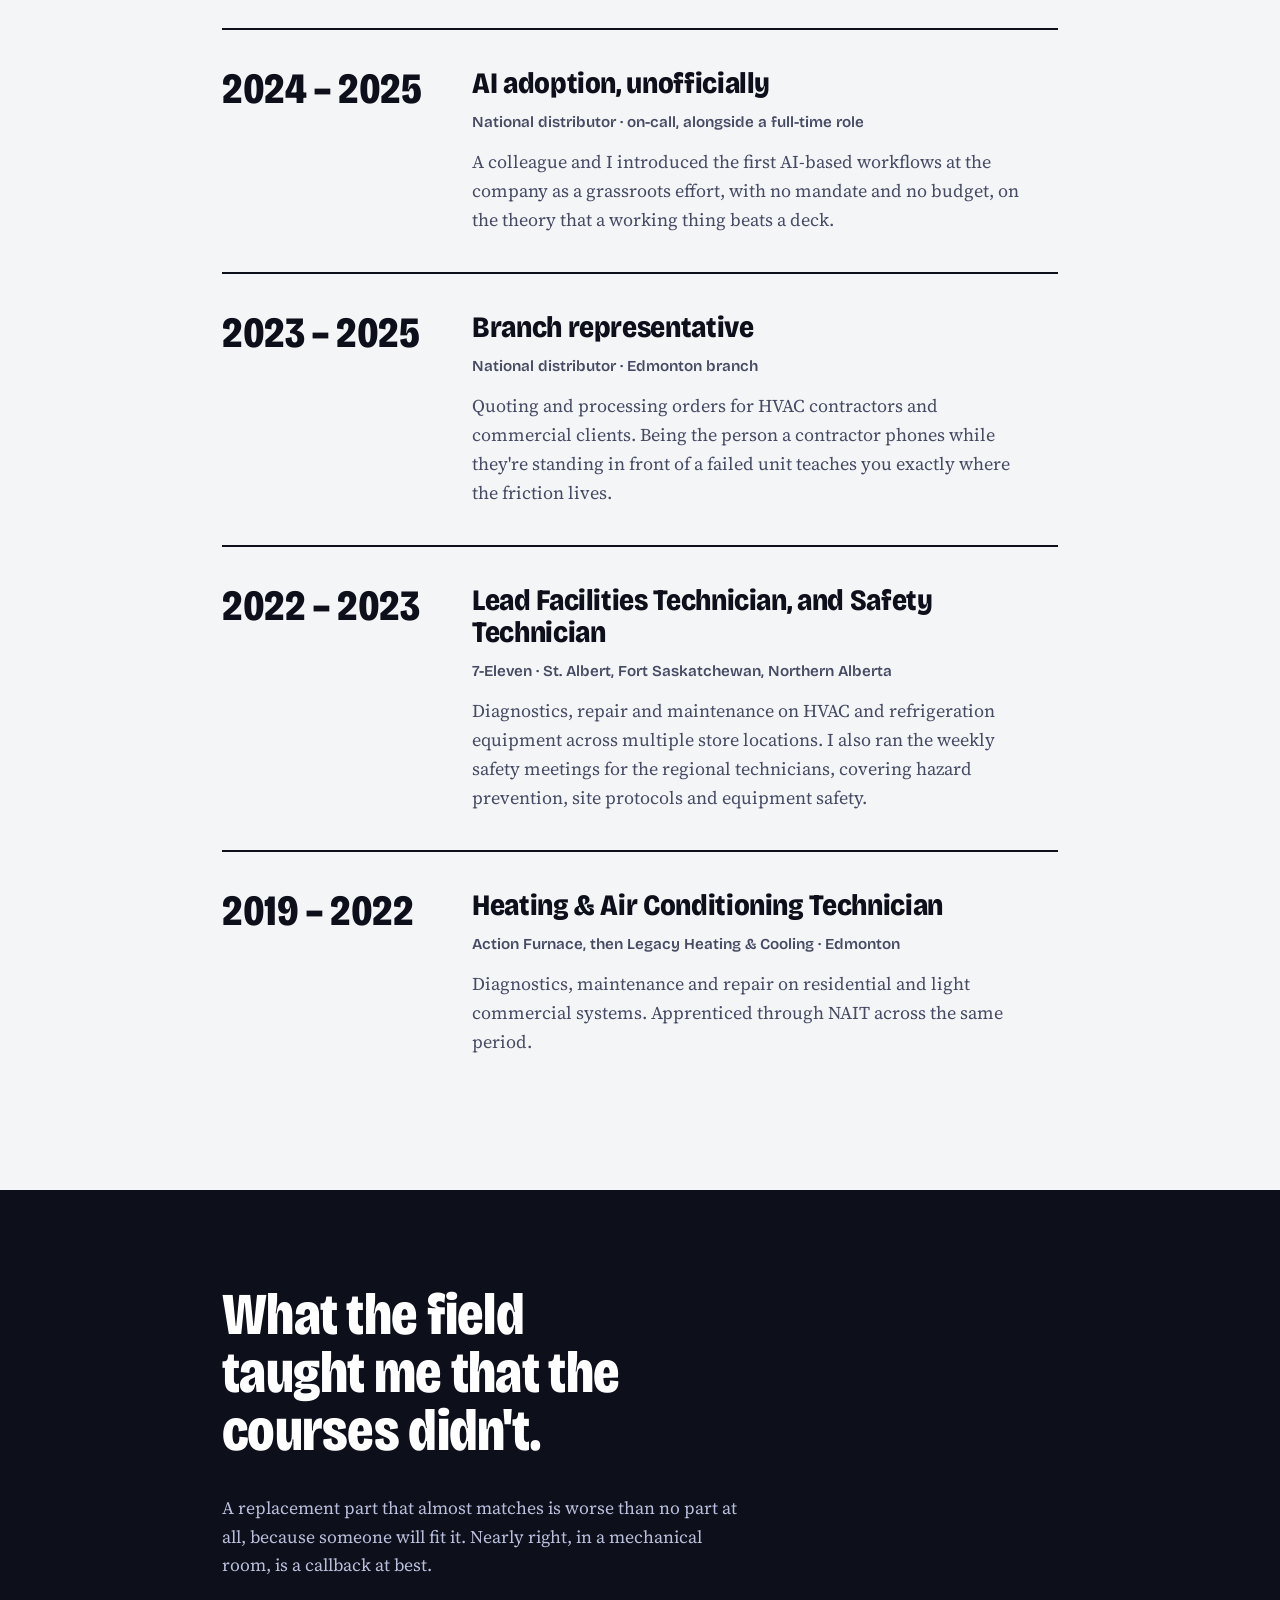
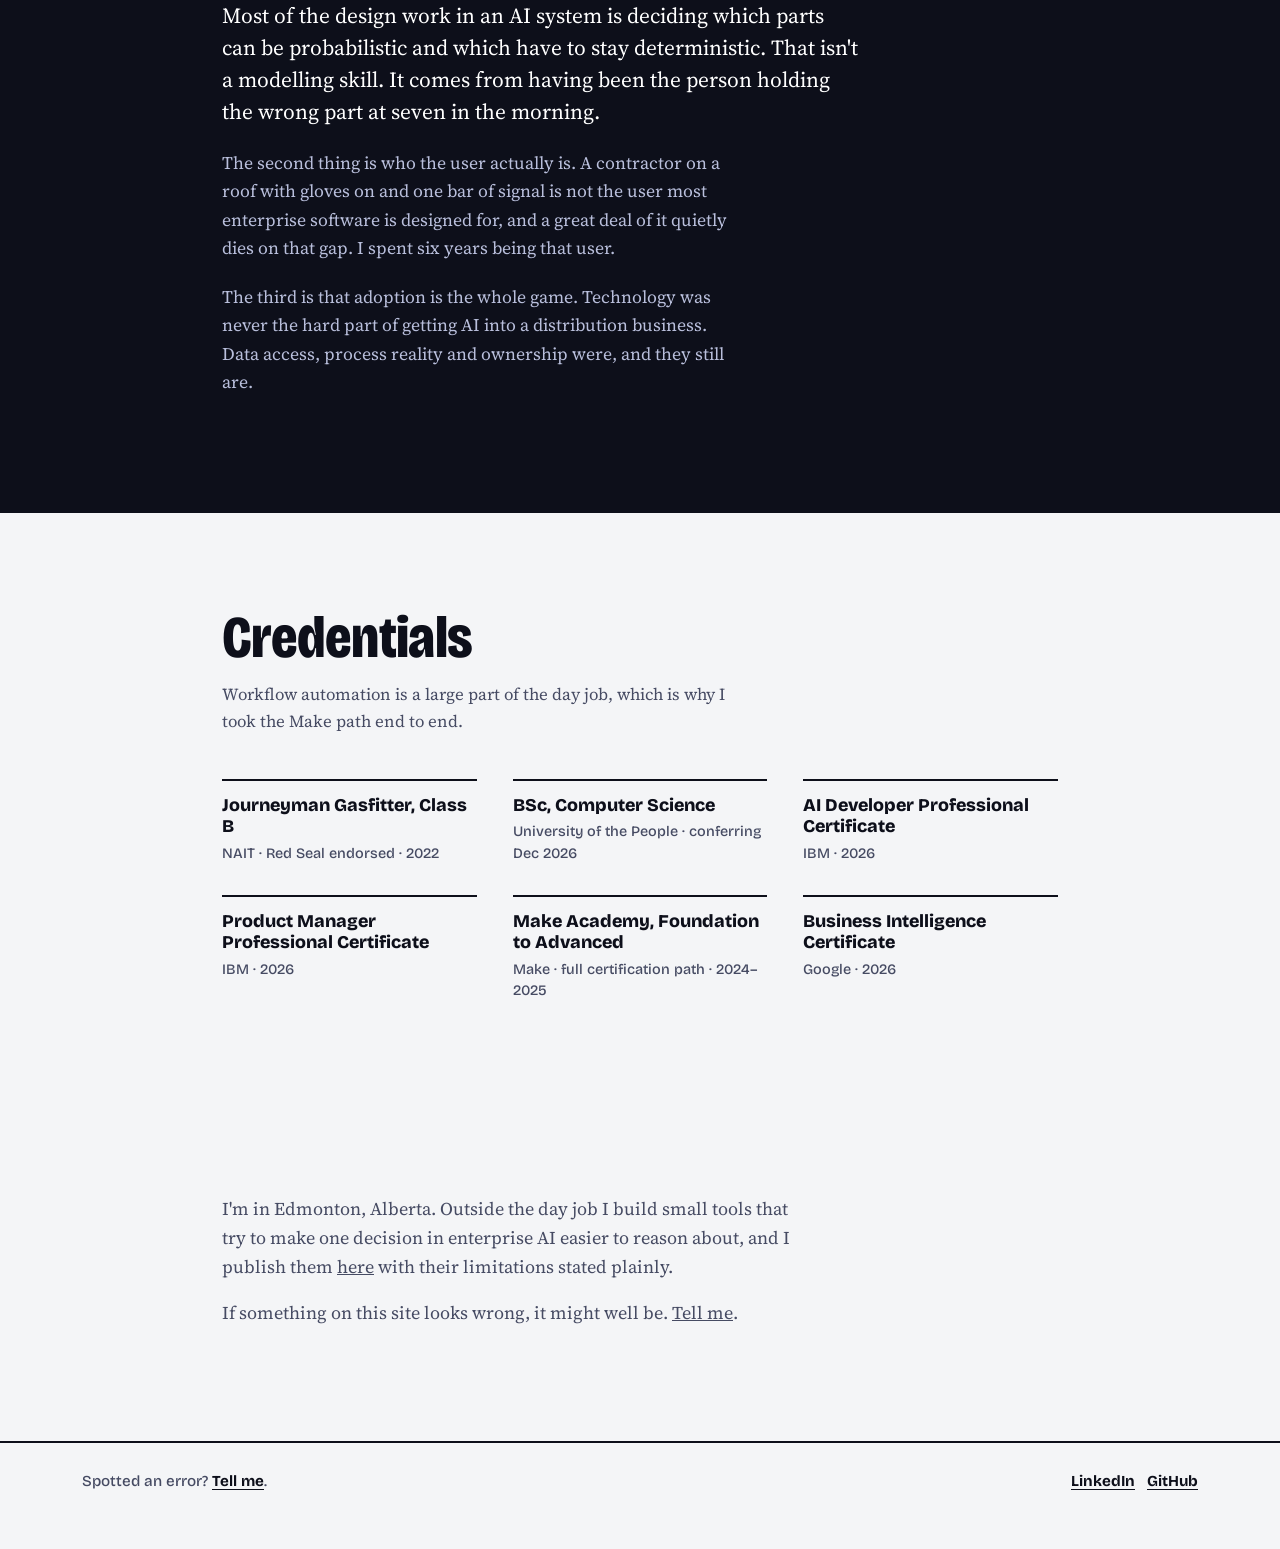
==== commit c1d1d5c9: "Redesign about page" ====
--- a/about/index.html
+++ b/about/index.html
@@ -1,5 +1,5 @@
 <!DOCTYPE html>
-<html lang="en" data-theme="dark">
+<html lang="en" data-theme="light">
 <head>
 <meta charset="utf-8">
 <meta name="viewport" content="width=device-width, initial-scale=1">
@@ -7,10 +7,10 @@
 <meta name="description" content="From HVAC-R service technician and Red Seal gasfitter to leading AI strategy and delivery across North America.">
 <link rel="preconnect" href="https://fonts.googleapis.com">
 <link rel="preconnect" href="https://fonts.gstatic.com" crossorigin>
-<link href="https://fonts.googleapis.com/css2?family=Archivo:wght@400;500;600;700;800;900&family=IBM+Plex+Mono:wght@400;500;600&display=swap" rel="stylesheet">
+<link href="https://fonts.googleapis.com/css2?family=Bricolage+Grotesque:opsz,wdth,wght@12..96,75..100,400..800&family=Source+Serif+4:ital,opsz,wght@0,8..60,400..700;1,8..60,400..600&display=swap" rel="stylesheet">
 <link rel="stylesheet" href="/style.css">
 <link rel="icon" href="/favicon.svg" type="image/svg+xml">
-<meta name="theme-color" content="#0C1412">
+<meta name="theme-color" content="#F4F5F7">
 <link rel="canonical" href="https://jmobkey.github.io/about/">
 <meta property="og:type" content="website">
 <meta property="og:site_name" content="Josh Murphy">
@@ -22,7 +22,7 @@
 <meta property="og:image:height" content="630">
 <meta property="og:image:alt" content="Josh Murphy: most AI projects don't fail on the model.">
 <meta name="twitter:card" content="summary_large_image">
-<noscript><style>.rise{opacity:1}h1 .ln>span{transform:none}.gap-bar{width:var(--w)}.dial i{transform:scaleX(1)}</style></noscript>
+<noscript><style>.rise{opacity:1}h1 .ln>span{transform:none}.gap-bar{width:var(--w)}</style></noscript>
 </head>
 <body>
 <a class="skip" href="#main">Skip to content</a>
@@ -53,43 +53,30 @@
         <span class="ln"><span style="--d:.12s">I learned this trade</span></span>
         <span class="ln"><span style="--d:.24s">in mechanical rooms.</span></span>
       </h1>
-      <p class="lede first rise" style="--d:.45s">Six years as an HVAC-R service technician and a Red Seal gasfitter before any of the AI work. I now lead AI strategy and delivery across Canada and the United States for Master Group, an HVAC-R distributor with more than eighty branches and seventy years behind it.</p>
+      <p class="lede first rise" style="--d:.45s">Six years as an HVAC-R service technician and a Red Seal gasfitter before any of the AI work. I now lead AI strategy and delivery across Canada and the United States for a national distributor with more than eighty branches and seventy years behind it.</p>
       <p class="lede rise" style="--d:.58s">The route between those two things wasn't planned, and the field years turned out to matter far more than I expected them to.</p>
       </div>
-      <div class="plate-mount rise" style="--d:.5s">
-        <div class="plate" id="plate">
-          <div class="screw tl"></div><div class="screw tr"></div><div class="screw bl"></div><div class="screw br"></div>
-          <div class="plate-inner">
-            <div class="plate-top">
-              <div class="plate-title">RATING PLATE<span>PLAQUE SIGNALÉTIQUE</span></div>
-              <div class="plate-badge">RED<br>SEAL<br>B</div>
-            </div>
-            <table>
-              <tr><td class="k">NAME</td><td class="v">MURPHY, JOSH</td></tr>
-              <tr><td class="k">ROLE</td><td class="v">Lead, AI Strategy &amp; Delivery</td></tr>
-              <tr><td class="k">TERRITORY</td><td class="v">Canada &amp; United States</td></tr>
-              <tr><td class="k">DEGREE</td><td class="v">BSc Computer Science<small>Conferring Dec 2026</small></td></tr>
-              <tr><td class="k">CERT.</td><td class="v">Journeyman Gasfitter, Class B<small>NAIT · Red Seal endorsed</small></td></tr>
-              <tr><td class="k">LOCATION</td><td class="v">Edmonton, Alberta</td></tr>
-            </table>
-            <div class="plate-warn">CAUTION — WILL NOT DEPLOY A MODEL THAT IS NEARLY RIGHT</div>
-            <div class="plate-ser"><span>IN SERVICE SINCE 2019</span><span>NO. JM-780-YEG</span></div>
-          </div>
-        </div>
-      </div>
+      <dl class="glance rise" style="--d:.5s">
+        <div><dt>Name</dt><dd>Josh Murphy</dd></div>
+        <div><dt>Role</dt><dd>Lead, AI Strategy &amp; Delivery</dd></div>
+        <div><dt>Territory</dt><dd>Canada and the United States</dd></div>
+        <div><dt>Degree</dt><dd>BSc Computer Science<small>Conferring December 2026</small></dd></div>
+        <div><dt>Trade ticket</dt><dd>Journeyman Gasfitter, Class B<small>NAIT, Red Seal endorsed</small></dd></div>
+        <div><dt>Based in</dt><dd>Edmonton, Alberta</dd></div>
+      </dl>
     </div>
   </section>
 
   <section>
     <div class="wrap narrow">
       <h2 class="rise" style="--d:.05s">Service record</h2>
-      <p class="h2note rise" style="--d:.1s">Roughly chronological, and the short version. The longer one involves a lot of driving.</p>
+      <p class="h2note rise" style="--d:.1s">The short version, newest first.</p>
 
       <div class="job now rise">
         <div class="job-meta"><b>2026 —</b></div>
         <div>
           <h3>Lead, AI Strategy &amp; Delivery</h3>
-          <span class="org">Master Group · North America</span>
+          <span class="org">National distributor · North America</span>
           <p>Strategy and execution for AI initiatives across Canadian and US operations, turning emerging technology into measurable business impact.</p>
         </div>
       </div>
@@ -98,7 +85,7 @@
         <div class="job-meta"><b>2025 – 2026</b></div>
         <div>
           <h3>AI Specialist</h3>
-          <span class="org">Master Group · National</span>
+          <span class="org">National distributor · national remit</span>
           <p>Moved out of the pilot into a full-time role supporting national operations in Canada and the United States, building applied tooling and standing up the internal platform.</p>
         </div>
       </div>
@@ -107,7 +94,7 @@
         <div class="job-meta"><b>2025</b></div>
         <div>
           <h3>Applied AI Developer</h3>
-          <span class="org">Master Group · four-month pilot programme</span>
+          <span class="org">National distributor · four-month pilot programme</span>
           <p>A formal pilot, approved off the back of the unofficial work. I split each week between branch duties and building applied AI tools.</p>
         </div>
       </div>
@@ -116,7 +103,7 @@
         <div class="job-meta"><b>2024 – 2025</b></div>
         <div>
           <h3>AI adoption, unofficially</h3>
-          <span class="org">Master Group · on-call, alongside a full-time role</span>
+          <span class="org">National distributor · on-call, alongside a full-time role</span>
           <p>A colleague and I introduced the first AI-based workflows at the company as a grassroots effort, with no mandate and no budget, on the theory that a working thing beats a deck.</p>
         </div>
       </div>
@@ -125,7 +112,7 @@
         <div class="job-meta"><b>2023 – 2025</b></div>
         <div>
           <h3>Branch representative</h3>
-          <span class="org">Master Group · Edmonton</span>
+          <span class="org">National distributor · Edmonton branch</span>
           <p>Quoting and processing orders for HVAC contractors and commercial clients. Being the person a contractor phones while they're standing in front of a failed unit teaches you exactly where the friction lives.</p>
         </div>
       </div>
@@ -188,8 +175,8 @@
 
 <footer>
   <div class="wrap foot-row">
-    <div>Corrections and arguments welcome. <a href="mailto:josh_p_murphy@hotmail.ca">Email me</a>.</div>
-    <div><a href="https://www.linkedin.com/in/josh-murphy-96575b184">LinkedIn</a> &nbsp;·&nbsp; <a href="https://github.com/jmobkey">GitHub</a></div>
+    <div>Spotted an error? <a href="mailto:josh_p_murphy@hotmail.ca">Tell me</a>.</div>
+    <div><a href="https://www.linkedin.com/in/josh-murphy-96575b184">LinkedIn</a> &nbsp;  <a href="https://github.com/jmobkey">GitHub</a></div>
   </div>
 </footer>
 
--- a/style.css
+++ b/style.css
@@ -1,436 +1,372 @@
 /* ============================================
    Josh Murphy — shared styles
+   Identity: one cobalt field, condensed grotesque headlines,
+   a serif for reading, square edges, no cards.
    ============================================ */
 @view-transition { navigation: auto; }
 
+html[data-theme="light"]{
+  --bg:#F4F5F7; --bg2:#E4E8FC; --surface:#FFFFFF; --line:rgba(13,15,26,.18);
+  --tx:#0D0F1A; --tx2:#464B63;
+  --brand:#2536F0; --brandTx:#2536F0; --flag:#C42E14; --flare:#FFB199;
+  --ink:#0D0F1A; --field:#FFFFFF;
+}
 html[data-theme="dark"]{
-  --bg:#0C1412; --bg2:#111C19; --surface:#16211E; --line:rgba(221,228,224,.14);
-  --tx:#DDE4E0; --tx2:#8C9A95; --gas:#EFBE1C; --gasTx:#EFBE1C; --oxide:#C46238;
-  --grid:rgba(221,228,224,.032);
-  --plate1:#384742; --plate2:#1B2623; --plateTx:#D3DBD6; --plateLine:rgba(211,219,214,.22);
-  --field:#0E1715; --btnTx:#0C1412;
-}
-html[data-theme="light"]{
-  --bg:#D5DAD3; --bg2:#EDEFE9; --surface:#EDEFE9; --line:rgba(19,30,28,.2);
-  --tx:#131E1C; --tx2:#4C5A55; --gas:#D9A400; --gasTx:#7A5600; --oxide:#9A4526;
-  --grid:rgba(19,30,28,.03);
-  --plate1:#D2D8CF; --plate2:#B3BBB1; --plateTx:#20302C; --plateLine:rgba(19,30,28,.4);
-  --field:#FFFFFF; --btnTx:#131E1C;
-}
-:root{--ease:cubic-bezier(.2,.7,.2,1)}
+  --bg:#0B0D1A; --bg2:#12162B; --surface:#161B35; --line:rgba(236,238,250,.2);
+  --tx:#ECEEFA; --tx2:#A3A9C9;
+  --brand:#2F40FF; --brandTx:#98A3FF; --flag:#FF8F72; --flare:#FFB199;
+  --ink:#05060D; --field:#0E1124;
+}
+/* legacy names, kept so older markup still resolves */
+html{--gas:var(--brand);--gasTx:var(--brandTx);--oxide:var(--flag)}
+:root{
+  --ease:cubic-bezier(.2,.7,.2,1);
+  --ui:'Bricolage Grotesque',system-ui,sans-serif;
+  --read:'Source Serif 4',Georgia,serif;
+  --seg:repeating-linear-gradient(90deg,#000 0 calc(10% - 3px),transparent calc(10% - 3px) 10%);
+}
+/* a block that sits on the brand colour redefines the tokens it uses */
+.on-brand{
+  --bg:var(--brand); --tx:#fff; --tx2:rgba(255,255,255,.86); --line:rgba(255,255,255,.4);
+  --solidbg:#fff; --solidtx:#0D0F1A; --track:rgba(255,255,255,.26); --fill:#fff; --weak:var(--flare);
+  --brandTx:#fff; --focus:#fff;
+  background:var(--brand);color:#fff;
+}
 
 *{box-sizing:border-box}
+[hidden]{display:none!important}
 html{-webkit-text-size-adjust:100%;scroll-behavior:smooth}
 body{
   margin:0;background:var(--bg);color:var(--tx);
-  font-family:'Archivo',system-ui,sans-serif;font-size:17px;line-height:1.6;
-  background-image:linear-gradient(var(--grid) 1px,transparent 1px),linear-gradient(90deg,var(--grid) 1px,transparent 1px);
-  background-size:28px 28px;
-  transition:background-color .5s var(--ease),color .5s var(--ease);
+  font-family:var(--read);font-size:18px;line-height:1.62;
+  transition:background-color .4s var(--ease),color .4s var(--ease);
   overflow-x:hidden;
 }
-body::after{
-  content:"";position:fixed;inset:0;z-index:9999;pointer-events:none;opacity:.2;mix-blend-mode:overlay;
-  background-image:url("data:image/svg+xml,%3Csvg xmlns='http://www.w3.org/2000/svg' width='160' height='160'%3E%3Cfilter id='n'%3E%3CfeTurbulence type='fractalNoise' baseFrequency='.85' numOctaves='3'/%3E%3C/filter%3E%3Crect width='160' height='160' filter='url(%23n)' opacity='.35'/%3E%3C/svg%3E");
-}
-.wrap{max-width:1140px;margin:0 auto;padding:0 30px}
-.wrap.narrow{max-width:860px}
+.wrap{max-width:1180px;margin:0 auto;padding:0 32px}
+.wrap.narrow{max-width:900px}
 a{color:inherit}
-:focus-visible{outline:2px solid var(--gas);outline-offset:3px}
-
-#prog{position:fixed;top:0;left:0;height:2px;background:var(--gas);z-index:200;width:0;box-shadow:0 0 12px var(--gas)}
-
-.rise{opacity:0;transform:translateY(22px);transition:opacity .8s var(--ease),transform .8s var(--ease);transition-delay:var(--d,0ms)}
-.rise.in{opacity:1;transform:none}
+:focus-visible{outline:3px solid var(--focus,var(--brandTx));outline-offset:3px}
+.skip{position:absolute;left:-9999px;top:8px;background:var(--brand);color:#fff;padding:9px 16px;font-family:var(--ui);font-weight:700;z-index:300;text-decoration:none}
+.skip:focus{left:12px}
+.sr{position:absolute;width:1px;height:1px;overflow:hidden;clip:rect(0 0 0 0);white-space:nowrap}
+.hidden{display:none}
+
+#prog{position:fixed;top:0;left:0;height:3px;background:var(--brand);z-index:200;width:0}
+.rise{opacity:0;transition:opacity .9s var(--ease);transition-delay:var(--d,0ms)}
+.rise.in{opacity:1}
 
 /* ---------- header ---------- */
-header{position:sticky;top:0;z-index:100;border-bottom:1px solid var(--line);background:color-mix(in srgb,var(--bg) 82%,transparent);backdrop-filter:blur(12px)}
-.bar{display:flex;align-items:center;justify-content:space-between;gap:20px;padding:14px 0}
-.mark{font-weight:900;letter-spacing:-.035em;font-size:1rem;text-decoration:none;white-space:nowrap}
-.mark em{font-style:normal;font-weight:400;color:var(--tx2);letter-spacing:0}
-.right{display:flex;align-items:center;gap:20px}
-nav{display:flex;gap:20px;font-size:.92rem}
-nav a{text-decoration:none;position:relative;padding-bottom:3px;white-space:nowrap}
-nav a::after{content:"";position:absolute;left:0;right:0;bottom:0;height:2px;background:var(--gas);transform:scaleX(0);transform-origin:left;transition:transform .32s var(--ease)}
+header{position:sticky;top:0;z-index:100;background:var(--bg);border-bottom:1px solid var(--line)}
+.bar{display:flex;align-items:center;justify-content:space-between;gap:20px;padding:13px 0}
+.mark{font-family:var(--ui);font-weight:800;letter-spacing:-.02em;font-size:1.12rem;text-decoration:none;white-space:nowrap}
+.mark em{font-style:normal;font-weight:500;color:var(--tx2);letter-spacing:0}
+.right{display:flex;align-items:center;gap:18px}
+nav{display:flex;align-items:center;gap:22px;font-family:var(--ui);font-size:.98rem;font-weight:600}
+nav a{text-decoration:none;position:relative;padding:4px 0;white-space:nowrap}
+nav a::after{content:"";position:absolute;left:0;right:0;bottom:-1px;height:3px;background:var(--brand);transform:scaleX(0);transform-origin:left;transition:transform .3s var(--ease)}
 nav a:hover::after,nav a[aria-current]::after{transform:scaleX(1)}
-#theme{background:none;border:1px solid var(--line);color:var(--tx);width:34px;height:34px;border-radius:50%;cursor:pointer;display:grid;place-content:center;font-size:.9rem;flex:none;transition:border-color .3s,transform .4s var(--ease)}
-#theme:hover{border-color:var(--gas);transform:rotate(28deg)}
+nav a.cta{background:var(--brand);color:#fff;padding:7px 15px;border-radius:3px}
+nav a.cta::after{display:none}
+nav a.cta:hover{background:var(--tx);color:var(--bg)}
+#theme{background:none;border:1.5px solid var(--line);color:var(--tx);width:34px;height:34px;border-radius:50%;cursor:pointer;display:grid;place-content:center;font-size:.9rem;flex:none;transition:border-color .3s}
+#theme:hover{border-color:var(--brand)}
 
 /* ---------- type ---------- */
-h1{font-size:clamp(2.4rem,6vw,4.4rem);line-height:.98;letter-spacing:-.048em;font-weight:900;margin:0 0 26px;max-width:14ch}
-h1 .ln{display:block;overflow:hidden}
-h1 .ln>span{display:block;transform:translateY(105%);animation:up 1s var(--ease) forwards;animation-delay:var(--d)}
+h1,h2,h3{font-family:var(--ui)}
+h1{font-size:clamp(2.8rem,8.6vw,6.4rem);line-height:.92;letter-spacing:-.018em;font-weight:800;font-stretch:78%;margin:0 0 28px;max-width:16ch}
+h1 .ln{display:block;overflow:hidden;padding-bottom:.06em}
+h1 .ln>span{display:block;transform:translateY(105%);animation:up .9s var(--ease) forwards;animation-delay:var(--d)}
 @keyframes up{to{transform:none}}
-.lede{font-size:1.14rem;max-width:46ch;margin:0 0 16px;color:var(--tx2)}
-.lede.first{color:var(--tx);font-size:1.24rem;line-height:1.5}
-.eyebrow{font-family:'IBM Plex Mono',monospace;font-size:.7rem;letter-spacing:.14em;color:var(--gasTx);margin:0 0 10px}
-h2{font-size:clamp(1.55rem,3.2vw,2.1rem);letter-spacing:-.035em;font-weight:800;margin:0 0 8px}
-.h2note{margin:0 0 32px;color:var(--tx2);font-size:.97rem;max-width:60ch}
-section{border-top:1px solid var(--line);padding:66px 0}
-section.plain{border-top:0}
+h2{font-size:clamp(2.1rem,5.2vw,3.7rem);line-height:.98;letter-spacing:-.012em;font-weight:800;font-stretch:80%;margin:0 0 14px}
+.lede{font-size:1.2rem;max-width:44ch;margin:0 0 16px;color:var(--tx2)}
+.lede.first{color:var(--tx);font-size:1.42rem;line-height:1.42}
+.eyebrow{font-family:var(--ui);font-size:.9rem;font-weight:700;color:var(--brandTx);margin:0 0 12px}
+.h2note{margin:0 0 44px;color:var(--tx2);font-size:1.05rem;max-width:56ch}
+section{padding:96px 0}
+section.plain{padding:72px 0 40px}
+main.wrap section.plain{padding-top:64px}
 
 /* ---------- buttons ---------- */
-.btn{display:inline-block;text-decoration:none;padding:11px 22px;font-size:.94rem;font-weight:600;border:1px solid var(--line);position:relative;overflow:hidden;transition:color .35s var(--ease),border-color .35s;font-family:'Archivo',sans-serif;cursor:pointer;background:none;color:var(--tx)}
-.btn span{position:relative;z-index:2}
-.btn::before{content:"";position:absolute;inset:0;background:var(--gas);transform:translateY(101%);transition:transform .4s var(--ease);z-index:1}
-.btn:hover::before{transform:none}
-.btn:hover{color:var(--btnTx);border-color:var(--gas)}
-.btn.solid{background:var(--gas);color:#0C1412;border-color:var(--gas)}
-.btn.solid::before{background:var(--tx)}
-.btn.solid:hover{color:var(--bg)}
-
-/* ---------- rating plate ---------- */
-.plate-mount{perspective:1100px}
-.plate{
-  position:relative;padding:15px;border-radius:3px;color:var(--plateTx);overflow:hidden;
-  background-image:
-    repeating-linear-gradient(94deg,rgba(255,255,255,.07) 0 1px,transparent 1px 3px),
-    linear-gradient(158deg,var(--plate1) 0%,var(--plate2) 46%,var(--plate1) 78%,var(--plate2) 100%);
-  border:1px solid var(--plateLine);
-  box-shadow:inset 0 1px 0 rgba(255,255,255,.16),0 24px 44px -22px rgba(0,0,0,.75),0 2px 4px rgba(0,0,0,.3);
-  font-family:'IBM Plex Mono',monospace;transform-style:preserve-3d;
-  transition:transform .55s var(--ease);will-change:transform;
-}
-.plate::before{content:"";position:absolute;inset:0;pointer-events:none;z-index:3;
-  background:radial-gradient(380px circle at var(--mx,28%) var(--my,12%),rgba(255,255,255,.2),transparent 60%)}
-.plate::after{content:"";position:absolute;top:0;bottom:0;width:34%;z-index:4;pointer-events:none;
-  background:linear-gradient(100deg,transparent,rgba(255,255,255,.28),transparent);
-  left:-40%;animation:sweep 1.7s var(--ease) .7s 1}
-@keyframes sweep{to{left:114%}}
-.screw{position:absolute;width:10px;height:10px;border-radius:50%;z-index:5;
-  background:radial-gradient(circle at 34% 30%,#A8B2AD,#4A5450 62%,#2A322F);box-shadow:0 1px 1px rgba(255,255,255,.14)}
-.screw::after{content:"";position:absolute;left:2px;right:2px;top:4.5px;height:1px;background:rgba(0,0,0,.6);transform:rotate(34deg)}
-.screw.tl{top:8px;left:8px}.screw.tr{top:8px;right:8px}.screw.bl{bottom:8px;left:8px}.screw.br{bottom:8px;right:8px}
-.plate-inner{border:1.5px solid var(--plateLine);padding:13px 14px;position:relative;z-index:2}
-.plate-top{display:flex;justify-content:space-between;gap:12px;padding-bottom:9px;margin-bottom:11px;border-bottom:1.5px solid var(--plateLine)}
-.plate-title{font-size:.65rem;font-weight:600;letter-spacing:.1em;line-height:1.5}
-.plate-title span{display:block;font-weight:400;opacity:.6}
-.plate-badge{border:1.5px solid var(--plateLine);border-radius:50%;width:42px;height:42px;flex:none;display:grid;place-content:center;text-align:center;font-size:.5rem;font-weight:600;line-height:1.25}
-.plate table{width:100%;border-collapse:collapse;font-size:.71rem}
-.plate td{border:1px solid var(--plateLine);padding:5px 7px;vertical-align:top}
-.plate td.k{width:34%;opacity:.6;white-space:nowrap}
-.plate td.v{font-weight:600;font-size:.75rem}
-.plate td.v small{display:block;font-weight:400;font-size:.65rem;opacity:.56}
-.plate-warn{margin-top:11px;padding:6px 8px;background:var(--gas);color:#0C1412;font-size:.59rem;font-weight:600;letter-spacing:.04em;line-height:1.5}
-.plate-ser{display:flex;justify-content:space-between;margin-top:9px;font-size:.57rem;opacity:.5;letter-spacing:.05em}
-
-/* ---------- records / jobs ---------- */
-.job{display:grid;grid-template-columns:130px 1fr;gap:30px;padding:28px 0;border-top:1px solid var(--line);transition:background .4s}
-.job:last-of-type{border-bottom:1px solid var(--line)}
-.job:hover{background:var(--bg2)}
-.job-meta{font-family:'IBM Plex Mono',monospace;font-size:.71rem;line-height:1.7;color:var(--tx2);padding-top:5px}
-.job-meta b{display:block;color:var(--gasTx);font-weight:600;font-size:.78rem}
-.job h3{margin:0 0 9px;font-size:1.3rem;letter-spacing:-.03em;font-weight:800;line-height:1.2}
-.job .org{font-family:'IBM Plex Mono',monospace;font-size:.71rem;color:var(--tx2);display:block;margin-bottom:9px}
-.job p{margin:0 0 12px;font-size:.98rem;max-width:64ch;color:var(--tx2)}
+.cta-row{display:flex;gap:12px;margin-top:30px;flex-wrap:wrap}
+.btn{display:inline-block;text-decoration:none;padding:13px 24px;font-size:1rem;font-weight:700;font-family:var(--ui);border:2px solid var(--tx);border-radius:3px;background:none;color:var(--tx);cursor:pointer;transition:background .25s,color .25s,border-color .25s}
+.btn span{position:relative}
+.btn:hover{background:var(--tx);color:var(--bg)}
+.btn.solid{background:var(--solidbg,var(--brand));color:var(--solidtx,#fff);border-color:var(--solidbg,var(--brand))}
+.btn.solid:hover{background:var(--tx);color:var(--bg);border-color:var(--tx)}
+.on-brand .btn.solid:hover{background:#0D0F1A;color:#fff;border-color:#0D0F1A}
+.btn:disabled{opacity:.45;cursor:not-allowed}
+
+/* ---------- home hero ---------- */
+.hero{padding:76px 0 92px}
+.hero-grid{display:grid;grid-template-columns:minmax(0,1fr) minmax(0,.9fr);gap:72px;align-items:start}
+.hero h1{font-size:clamp(3.2rem,10.6vw,9.2rem);max-width:none;margin-bottom:48px}
+.hero .lede{color:var(--tx2);max-width:40ch}
+.hero .lede.first{color:#fff}
+@media (max-width:980px){.hero-grid{grid-template-columns:1fr;gap:56px}.hero{padding:48px 0 64px}}
+
+/* ---------- segmented meter (the one memorable element) ---------- */
+.meter{position:relative;height:18px}
+.meter::before,.meter>i{content:"";position:absolute;inset:0;-webkit-mask:var(--seg);mask:var(--seg)}
+.meter::before{background:var(--track,var(--line))}
+.meter>i{background:var(--fill,var(--tx));clip-path:inset(0 100% 0 0);transition:clip-path 1.1s steps(10,end) var(--dl,0s)}
+.in .meter>i{clip-path:inset(0 calc(100% - var(--v,0%)) 0 0)}
+.rv-row.weak .meter>i{background:var(--weak,var(--flag))}
+.rv-head{display:flex;justify-content:space-between;align-items:baseline;gap:12px;margin-bottom:10px;font-family:var(--ui)}
+.rv-head b{font-weight:800;font-size:1.15rem}
+.rv-head span{font-size:.85rem;font-weight:600;color:var(--tx2)}
+.rv-row{display:grid;grid-template-columns:148px minmax(0,1fr) 38px;gap:16px;align-items:center;padding:9px 0;font-family:var(--ui)}
+.rv-label{font-size:1rem;font-weight:600}
+.rv-val{font-size:1.02rem;font-weight:800;text-align:right;font-variant-numeric:tabular-nums}
+.rv-row.weak .rv-label,.rv-row.weak .rv-val{color:var(--weak,var(--flag))}
+@media (max-width:420px){.rv-row{grid-template-columns:106px minmax(0,1fr) 32px;gap:10px}.rv-label{font-size:.9rem}}
+
+.rvpanel{display:block;text-decoration:none;color:inherit}
+.rvfoot{margin:16px 0 0;padding-top:16px;border-top:2px solid var(--line);color:var(--tx2);font-size:1.02rem}
+.rvfoot b{color:var(--tx);font-family:var(--ui);font-weight:800}
+.rvlink{display:inline-block;margin-top:14px;font-family:var(--ui);font-weight:700;border-bottom:3px solid currentColor}
+.rvpanel:hover .rvlink{border-bottom-color:var(--flare)}
+
+/* ---------- feature band ---------- */
+.band{background:var(--bg2)}
+.review-band{display:grid;grid-template-columns:minmax(0,1fr) minmax(0,1fr);gap:72px;align-items:start}
+.review-band h2{max-width:11ch}
+@media (max-width:860px){.review-band{grid-template-columns:1fr;gap:36px}}
+.areas ul{list-style:none;margin:0;padding:0;border-top:2px solid var(--tx)}
+.areas li{padding:16px 0;border-bottom:1px solid var(--line);display:grid;gap:2px}
+.areas li b{font-family:var(--ui);font-weight:800;font-size:1.18rem}
+.areas li span{color:var(--tx2);font-size:1rem}
+
+/* ---------- work ---------- */
+.job{display:grid;grid-template-columns:210px minmax(0,1fr);gap:40px;padding:38px 0;border-top:2px solid var(--tx)}
+.job-meta{font-family:var(--ui);font-size:.92rem;font-weight:600;line-height:1.5;color:var(--tx2)}
+.job-meta b{display:block;color:var(--tx);font-weight:800;font-stretch:80%;font-size:2.7rem;line-height:1;letter-spacing:-.01em;margin-bottom:8px}
+.job h3{margin:0 0 10px;font-size:1.85rem;letter-spacing:-.012em;font-weight:800;line-height:1.08;font-stretch:88%}
+.job .org{font-family:var(--ui);font-size:.95rem;font-weight:600;color:var(--tx2);display:block;margin-bottom:12px}
+.job p{margin:0 0 14px;max-width:62ch;color:var(--tx2)}
 .job p:last-child{margin-bottom:0}
-.job p.role b{color:var(--tx);font-weight:600}
-.job.now h3::after{content:"CURRENT";margin-left:10px;vertical-align:3px;font-family:'IBM Plex Mono',monospace;font-size:.55rem;letter-spacing:.09em;background:var(--gas);color:#0C1412;padding:2px 7px;font-weight:600}
-.tags{display:flex;flex-wrap:wrap;gap:7px;margin-top:14px}
-.tags span{font-family:'IBM Plex Mono',monospace;font-size:.67rem;border:1px solid var(--line);padding:3px 9px;color:var(--tx2);transition:border-color .3s,color .3s}
-.job:hover .tags span{border-color:var(--gas);color:var(--tx)}
-
-/* ---------- capability cards ---------- */
-.gauges{display:grid;grid-template-columns:repeat(auto-fit,minmax(215px,1fr));gap:16px}
-.gauge{border:1px solid var(--line);background:var(--surface);padding:20px;transition:border-color .35s}
-.gauge:hover{border-color:var(--gas)}
-.gauge b{display:block;font-size:1rem;font-weight:700;margin-bottom:5px}
-.gauge span{font-size:.88rem;color:var(--tx2);display:block;margin-bottom:16px;line-height:1.5}
-.dial{height:4px;background:var(--line);position:relative;overflow:hidden}
-.dial i{position:absolute;inset:0;background:var(--gas);transform:scaleX(0);transform-origin:left;transition:transform 1.1s var(--ease);transition-delay:var(--gd,0ms)}
-.in .dial i{transform:scaleX(1)}
-
-/* ---------- cards / tools ---------- */
-.tool{display:block;text-decoration:none;background:var(--surface);border:1px solid var(--line);position:relative;overflow:hidden;transition:transform .45s var(--ease),border-color .45s}
-.tool::before{content:"";position:absolute;left:0;top:0;bottom:0;width:3px;background:var(--gas);transition:width .38s var(--ease)}
-.tool:hover{transform:translateY(-4px);border-color:var(--gas)}
-.tool:hover::before{width:8px}
-.tool + .tool{margin-top:16px}
-.tool-body{padding:26px 28px 22px 34px}
-.tool h3{margin:0 0 10px;font-size:1.34rem;letter-spacing:-.03em;font-weight:800}
-.tool p{margin:0;color:var(--tx2);max-width:62ch;font-size:.97rem}
-.gap{padding:0 28px 26px 34px}
+.job p.role{color:var(--tx)}
+.job p.role b{font-family:var(--ui);font-weight:800}
+.job.now h3::after{content:"Current";margin-left:12px;vertical-align:5px;font-family:var(--ui);font-size:.72rem;font-weight:700;background:var(--brand);color:#fff;padding:3px 9px;border-radius:2px;letter-spacing:.02em}
+.tags{display:flex;flex-wrap:wrap;margin-top:16px;font-family:var(--ui);font-size:.9rem;font-weight:600;color:var(--brandTx)}
+.tags span+span::before{content:"/";margin:0 .7em;color:var(--tx2);opacity:.6}
+
+/* ---------- capabilities ---------- */
+.gauges{display:grid;grid-template-columns:repeat(3,minmax(0,1fr));gap:44px 40px}
+.gauge{border-top:2px solid var(--tx);padding-top:16px}
+.gauge b{display:block;font-family:var(--ui);font-size:1.3rem;font-weight:800;line-height:1.15;margin-bottom:8px}
+.gauge span{font-size:1rem;color:var(--tx2);display:block;line-height:1.55}
+.dial{display:none}
+@media (max-width:900px){.gauges{grid-template-columns:repeat(2,minmax(0,1fr))}}
+@media (max-width:600px){.gauges{grid-template-columns:1fr;gap:30px}}
+
+/* ---------- tools list ---------- */
+.tools-grid{border-bottom:2px solid var(--tx)}
+.tool{display:grid;grid-template-columns:minmax(0,1.15fr) minmax(0,1fr);gap:56px;align-items:center;text-decoration:none;padding:36px 0;border-top:2px solid var(--tx)}
+.tool-body{padding:0}
+.tool h3{margin:0 0 10px;font-size:clamp(1.6rem,3vw,2.15rem);letter-spacing:-.012em;font-weight:800;font-stretch:86%;line-height:1.05;background:linear-gradient(var(--brand),var(--brand)) 0 100%/0 3px no-repeat;display:inline;transition:background-size .4s var(--ease),color .3s}
+.tool:hover h3{background-size:100% 3px;color:var(--brandTx)}
+.tool p{margin:12px 0 0;color:var(--tx2);max-width:56ch;font-size:1rem}
+.tool.wide{grid-template-columns:1fr}
+.gap{padding:0}
 .gap-row{display:flex;align-items:center;gap:14px;margin-bottom:9px}
-.gap-bar{height:15px;border:1px solid var(--line);width:0;transition:width 1.2s var(--ease) .2s}
-.gap-bar.est{background:repeating-linear-gradient(45deg,var(--tx2) 0 2px,transparent 2px 5px)}
-.gap-bar.bill{background:var(--gas);transition-delay:.45s}
+.gap-bar{height:16px;width:0;transition:width 1.2s var(--ease) .2s}
+.gap-bar.est{background:repeating-linear-gradient(45deg,var(--tx2) 0 2px,transparent 2px 5px);border:1px solid var(--tx2)}
+.gap-bar.bill{background:var(--brand);transition-delay:.45s}
 .in .gap-bar{width:var(--w)}
-.gap-lab{font-family:'IBM Plex Mono',monospace;font-size:.81rem;white-space:nowrap}
+.gap-lab{font-family:var(--ui);font-size:.95rem;font-weight:800;white-space:nowrap;font-variant-numeric:tabular-nums}
 .gap-lab b{font-weight:600;color:var(--tx2)}
-.gap-note{margin:14px 0 0;font-size:.89rem;color:var(--tx2)}
-.soon{margin:24px 0 0;color:var(--tx2);font-size:.92rem}
+.gap-note{margin:12px 0 0;font-size:.92rem;color:var(--tx2);line-height:1.5}
+.soon{margin:28px 0 0;color:var(--tx2);font-size:.98rem}
+@media (max-width:860px){.tool{grid-template-columns:1fr;gap:22px;padding:30px 0}}
+@media (max-width:520px){.gap-row{flex-wrap:wrap;gap:7px}.gap-bar{width:100%!important}}
 
 /* ---------- credentials ---------- */
-.cred-grid{display:grid;grid-template-columns:repeat(auto-fit,minmax(238px,1fr));gap:16px}
-.cred{border:1px solid var(--line);background:var(--surface);padding:17px 19px;transition:border-color .35s}
-.cred:hover{border-color:var(--gas)}
-.cred b{display:block;font-size:.98rem;font-weight:700;letter-spacing:-.015em;margin-bottom:4px}
-.cred span{font-family:'IBM Plex Mono',monospace;font-size:.7rem;color:var(--tx2);line-height:1.55;display:block}
-
-/* ---------- story band ---------- */
-.story{background:var(--bg2)}
-.story p{max-width:60ch;margin:0 0 19px;color:var(--tx2);font-size:1.03rem}
-.story p.punch{color:var(--tx);font-weight:500;font-size:1.09rem}
-.story a{color:var(--gasTx)}
-
-/* ---------- calculator UI ---------- */
-.readout{background:var(--surface);border:1px solid var(--line);border-left:3px solid var(--gas);padding:28px 30px;margin-bottom:40px}
-.figs{display:grid;grid-template-columns:1fr 1fr auto;gap:26px;align-items:end}
-.fig i{font-style:normal;display:block;font-family:'IBM Plex Mono',monospace;font-size:.68rem;letter-spacing:.09em;color:var(--tx2);margin-bottom:6px}
-.fig b{font-family:'IBM Plex Mono',monospace;font-weight:600;font-size:clamp(1.6rem,4.2vw,2.4rem);letter-spacing:-.03em;display:block;line-height:1}
-.fig.hot b{color:var(--gasTx)}
-.fig.dist b{font-size:clamp(1.25rem,2.8vw,1.6rem)}
-.rfoot{border-top:1px solid var(--line);margin-top:20px;padding-top:15px;color:var(--tx2);font-size:.85rem;display:flex;justify-content:space-between;gap:16px;flex-wrap:wrap}
-.rfoot b{color:var(--tx);font-family:'IBM Plex Mono',monospace;font-weight:600}
-.panel{background:var(--surface);border:1px solid var(--line);padding:26px 28px;margin-bottom:18px}
-.panel h2{margin:0 0 4px;font-size:1.12rem;letter-spacing:-.025em;font-weight:800}
-.panel .note{margin:0 0 22px;color:var(--tx2);font-size:.92rem;max-width:64ch}
-.grid{display:grid;grid-template-columns:repeat(auto-fit,minmax(196px,1fr));gap:20px}
-.field label{display:block;font-size:.9rem;font-weight:600;margin-bottom:6px}
-.field .hint{display:block;font-weight:400;color:var(--tx2);font-size:.81rem;line-height:1.45;margin-top:3px}
-input[type=number],select{
-  width:100%;padding:9px 11px;border:1px solid var(--line);border-radius:2px;
-  background:var(--field);color:var(--tx);font-family:'IBM Plex Mono',monospace;font-size:.95rem;
-}
-input:focus,select:focus{border-color:var(--gas);outline:none}
-.hidden{display:none}
+.cred-grid{display:grid;grid-template-columns:repeat(3,minmax(0,1fr));gap:30px 36px}
+.cred{border-top:2px solid var(--tx);padding-top:14px}
+.cred b{display:block;font-family:var(--ui);font-size:1.12rem;font-weight:800;line-height:1.2;margin-bottom:5px}
+.cred span{font-family:var(--ui);font-size:.9rem;font-weight:500;color:var(--tx2);line-height:1.5;display:block}
+@media (max-width:900px){.cred-grid{grid-template-columns:repeat(2,minmax(0,1fr))}}
+@media (max-width:600px){.cred-grid{grid-template-columns:1fr}}
+
+/* ---------- story (dark statement) ---------- */
+.story{background:var(--ink);color:#ECEEFA}
+.story h2{max-width:14ch;margin-bottom:34px;color:#fff}
+.story p{max-width:58ch;margin:0 0 20px;color:#B9BFDC;font-size:1.1rem}
+.story p.punch{color:#fff;font-size:1.34rem;line-height:1.5}
+.story a{color:#fff;font-family:var(--ui);font-weight:700;text-underline-offset:4px}
+
+/* ---------- contact (brand block) ---------- */
+.contact{padding:104px 0}
+.contact h2{font-size:clamp(3rem,9vw,7rem);max-width:none;margin-bottom:24px}
+.contact .h2note{font-size:1.28rem;color:#fff;max-width:36ch;margin-bottom:34px}
+.contact .soon{color:rgba(255,255,255,.86)}
+
+/* ---------- about ---------- */
+.about-hero{display:grid;grid-template-columns:minmax(0,1fr) 380px;gap:64px;align-items:end}
+.about-hero h1{max-width:none}
+.glance{margin:0;border-top:2px solid var(--tx)}
+.glance div{display:grid;grid-template-columns:112px 1fr;gap:16px;padding:14px 0;border-bottom:1px solid var(--line)}
+.glance dt{font-family:var(--ui);font-size:.9rem;font-weight:600;color:var(--tx2)}
+.glance dd{margin:0;font-family:var(--ui);font-weight:700;line-height:1.35}
+.glance dd small{display:block;font-weight:500;color:var(--tx2);font-size:.88rem}
+@media (max-width:860px){.about-hero{grid-template-columns:1fr;gap:40px}}
+
+/* ---------- calculators ---------- */
+.readout{background:var(--brand);color:#fff;border-radius:3px;padding:28px 32px;margin-bottom:44px;--tx:#fff;--tx2:rgba(255,255,255,.86);--line:rgba(255,255,255,.4)}
+.figs{display:grid;grid-template-columns:1fr 1fr auto;gap:28px;align-items:end}
+.fig i{font-style:normal;display:block;font-family:var(--ui);font-size:.85rem;font-weight:600;color:rgba(255,255,255,.86);margin-bottom:6px;text-transform:none;letter-spacing:0}
+.fig b{font-family:var(--ui);font-weight:800;font-stretch:84%;font-size:clamp(2rem,5vw,3.3rem);letter-spacing:-.015em;display:block;line-height:1;font-variant-numeric:tabular-nums}
+.fig.hot b{color:var(--flare)}
+.fig.dist b{font-size:clamp(1.5rem,3vw,2.1rem)}
+.rfoot{border-top:1px solid rgba(255,255,255,.4);margin-top:20px;padding-top:14px;color:rgba(255,255,255,.88);font-family:var(--ui);font-size:.9rem;font-weight:500;display:flex;justify-content:space-between;gap:16px;flex-wrap:wrap}
+.rfoot b{color:#fff;font-weight:800}
+.panel{background:var(--surface);border:1px solid var(--line);border-top:3px solid var(--tx);border-radius:3px;padding:26px 28px;margin-bottom:20px}
+.panel h2{margin:0 0 4px;font-size:1.5rem;letter-spacing:-.01em;font-stretch:90%}
+.panel .note{margin:0 0 22px;color:var(--tx2);font-size:.98rem;max-width:64ch}
+.grid{display:grid;grid-template-columns:repeat(auto-fit,minmax(200px,1fr));gap:20px}
+.field label{display:block;font-family:var(--ui);font-size:.95rem;font-weight:700;margin-bottom:6px}
+.field .hint{display:block;font-weight:500;color:var(--tx2);font-size:.85rem;line-height:1.45;margin-top:2px}
+input[type=number],input[type=text],select{
+  width:100%;padding:10px 12px;border:1.5px solid var(--line);border-radius:3px;
+  background:var(--field);color:var(--tx);font-family:var(--ui);font-weight:600;font-size:1rem;font-variant-numeric:tabular-nums;
+}
+input:focus,select:focus{border-color:var(--brand);outline:none;box-shadow:0 0 0 3px color-mix(in srgb,var(--brand) 28%,transparent)}
 .tiers{display:flex;gap:8px;margin-bottom:18px;flex-wrap:wrap}
-.tier{padding:7px 15px;border:1px solid var(--line);background:none;border-radius:2px;font-family:'Archivo',sans-serif;font-size:.88rem;font-weight:600;cursor:pointer;color:var(--tx);transition:.3s}
-.tier[aria-pressed=true]{background:var(--gas);color:#0C1412;border-color:var(--gas)}
+.tier{padding:8px 16px;border:1.5px solid var(--line);background:none;border-radius:3px;font-family:var(--ui);font-size:.95rem;font-weight:700;cursor:pointer;color:var(--tx);transition:.25s}
+.tier:hover{border-color:var(--brand)}
+.tier[aria-pressed=true]{background:var(--brand);color:#fff;border-color:var(--brand)}
 .actions{display:flex;gap:10px;margin:24px 0 44px;flex-wrap:wrap}
 .stack{display:flex;height:22px;border:1px solid var(--line);margin-bottom:10px;overflow:hidden}
 .stack div{height:100%;transition:width .6s var(--ease)}
-.s-main{background:var(--tx)}.s-loop{background:var(--gas)}
-.s-empty{background:repeating-linear-gradient(45deg,var(--oxide) 0 3px,transparent 3px 7px)}
+.s-main{background:var(--tx)}.s-loop{background:var(--brand)}
+.s-empty{background:repeating-linear-gradient(45deg,var(--flag) 0 3px,transparent 3px 7px)}
 .s-err{background:var(--tx2)}
-.key{display:flex;flex-wrap:wrap;gap:18px;font-family:'IBM Plex Mono',monospace;font-size:.73rem;color:var(--tx2);margin-bottom:40px}
-.key i{font-style:normal;display:inline-block;width:11px;height:11px;border:1px solid var(--line);margin-right:6px;vertical-align:-1px}
-
-/* ---------- prose ---------- */
-.prose{max-width:64ch}
-.prose p{margin:0 0 17px;color:var(--tx2)}
-.prose p strong{color:var(--tx);font-weight:600}
-
-footer{border-top:1px solid var(--line);padding:26px 0 54px;font-size:.89rem;color:var(--tx2)}
-.foot-row{display:flex;justify-content:space-between;gap:18px;flex-wrap:wrap;align-items:baseline}
-footer a{color:var(--tx);font-weight:500}
-.disclaimer{margin-top:14px;font-size:.83rem;line-height:1.6;max-width:70ch}
-
-@media (max-width:900px){
-  .job{grid-template-columns:1fr;gap:12px}
-  .job-meta{padding-top:0}
-  .job-meta b{display:inline;margin-right:10px}
-  h1{max-width:none}
-}
-@media (max-width:620px){.figs{grid-template-columns:1fr;gap:18px}}
-@media (max-width:520px){.gap-row{flex-wrap:wrap;gap:7px}.gap-bar{width:100%!important}}
-
-@media (prefers-reduced-motion:reduce){
-  *,*::before,*::after{animation:none!important;transition:none!important}
-  .rise{opacity:1;transform:none}
-  h1 .ln>span{transform:none}
-  .gap-bar{width:var(--w)!important}
-  .dial i{transform:scaleX(1)}
-  #schem path,#schem circle,#schem rect,#schem line{stroke-dashoffset:0!important}
-  .pulse{opacity:1!important}
-  html{scroll-behavior:auto}
-}
-
-/* ============================================
-   Additions, November 2026
-   ============================================ */
-.skip{position:absolute;left:-9999px;top:8px;background:var(--gas);color:#0C1412;padding:8px 14px;font-weight:600;z-index:300;text-decoration:none}
-.skip:focus{left:12px}
-.sr{position:absolute;width:1px;height:1px;overflow:hidden;clip:rect(0 0 0 0);white-space:nowrap}
-.cta-row{display:flex;gap:12px;margin-top:26px;flex-wrap:wrap}
-.btn:disabled{opacity:.45;cursor:not-allowed}
-.btn:disabled::before{display:none}
-
-input[type=text]{
-  width:100%;padding:9px 11px;border:1px solid var(--line);border-radius:2px;
-  background:var(--field);color:var(--tx);font-family:'Archivo',sans-serif;font-size:.95rem;
-}
-input[type=text]:focus{border-color:var(--gas);outline:none}
-
-/* tool cards: segmented bar reveals left to right */
+.key{display:flex;flex-wrap:wrap;gap:18px;font-family:var(--ui);font-size:.88rem;font-weight:600;color:var(--tx2);margin-bottom:40px}
+.key i{font-style:normal;display:inline-block;width:12px;height:12px;border:1px solid var(--line);margin-right:7px;vertical-align:-1px}
 .tool .stack{clip-path:inset(0 100% 0 0);transition:clip-path 1.2s var(--ease) .2s}
 .tool.in .stack{clip-path:inset(0 0 0 0)}
 
 /* scoring matrix */
 .tscroll{position:relative;overflow-x:auto;padding-bottom:4px;-webkit-overflow-scrolling:touch}
-.mx{width:100%;border-collapse:collapse;font-size:.9rem;min-width:690px}
-.mx th{font-family:'IBM Plex Mono',monospace;font-size:.64rem;letter-spacing:.08em;font-weight:500;color:var(--tx2);text-align:left;padding:0 6px 10px;white-space:nowrap}
-.mx td{padding:6px;border-top:1px solid var(--line);vertical-align:middle}
+.mx{width:100%;border-collapse:collapse;font-size:.95rem;min-width:690px;font-family:var(--ui)}
+.mx th{font-size:.8rem;font-weight:700;color:var(--tx2);text-align:left;padding:0 6px 10px;white-space:nowrap}
+.mx td{padding:7px 6px;border-top:1px solid var(--line);vertical-align:middle}
 .mx td.nm{min-width:230px}
 .callbox{margin-top:7px;min-height:22px}
 .mx select{width:auto;min-width:50px;padding:8px 4px}
-.mx .sc{font-family:'IBM Plex Mono',monospace;font-weight:600;white-space:nowrap}
-.mx .sc.hot{color:var(--gasTx)}
-.rm{background:none;border:1px solid var(--line);color:var(--tx2);width:30px;height:30px;cursor:pointer;border-radius:2px;font-size:1.05rem;line-height:1;flex:none;transition:border-color .3s,color .3s}
-.rm:hover{border-color:var(--oxide);color:var(--tx)}
-
-.chip{display:inline-block;font-family:'IBM Plex Mono',monospace;font-size:.66rem;letter-spacing:.04em;padding:3px 9px;border:1px solid var(--line);white-space:nowrap;color:var(--tx)}
-.chip.go{background:var(--gas);color:#0C1412;border-color:var(--gas)}
-.chip.pilot{border-color:var(--gas)}
-.chip.fix{border-color:var(--oxide)}
+.mx .sc{font-weight:800;white-space:nowrap;font-variant-numeric:tabular-nums}
+.mx .sc.hot{color:var(--brandTx)}
+.rm{background:none;border:1.5px solid var(--line);color:var(--tx2);width:30px;height:30px;cursor:pointer;border-radius:3px;font-size:1.05rem;line-height:1;flex:none;transition:border-color .3s,color .3s}
+.rm:hover{border-color:var(--flag);color:var(--tx)}
+.chip{display:inline-block;font-family:var(--ui);font-size:.78rem;font-weight:700;padding:3px 9px;border:1.5px solid var(--line);border-radius:3px;white-space:nowrap;color:var(--tx)}
+.chip.go{background:var(--brand);color:#fff;border-color:var(--brand)}
+.chip.pilot{border-color:var(--brand);color:var(--brandTx)}
+.chip.fix{border-color:var(--flag);color:var(--flag)}
 .chip.park{color:var(--tx2)}
 .chip.t0{background:var(--tx);color:var(--bg);border-color:var(--tx)}
 .chip.t1{border-color:var(--tx)}
-.chip.t2{background:var(--gas);color:#0C1412;border-color:var(--gas)}
-.chip.t3{border-color:var(--oxide)}
+.chip.t2{background:var(--brand);color:#fff;border-color:var(--brand)}
+.chip.t3{border-color:var(--flag);color:var(--flag)}
 
 /* workflow steps */
-.step{background:var(--bg);border:1px solid var(--line);padding:18px 20px;margin-bottom:14px}
+.step{background:var(--surface);border:1px solid var(--line);border-left:4px solid var(--brand);border-radius:3px;padding:18px 20px;margin-bottom:14px}
 .step-head{display:flex;gap:12px;align-items:center;margin-bottom:16px}
-.step-num{font-family:'IBM Plex Mono',monospace;font-size:.66rem;letter-spacing:.1em;color:var(--gasTx);white-space:nowrap}
+.step-num{font-family:var(--ui);font-size:.82rem;font-weight:800;color:var(--brandTx);white-space:nowrap}
 .step .grid{grid-template-columns:repeat(auto-fit,minmax(220px,1fr));gap:14px}
-.step .field label{font-size:.82rem}
-.step select{font-family:'Archivo',sans-serif;font-size:.9rem}
+.step .field label{font-size:.88rem}
+.step select{font-size:.92rem}
 .verdict{margin-top:16px;padding-top:14px;border-top:1px dashed var(--line);display:flex;gap:6px 14px;align-items:baseline;flex-wrap:wrap}
-.verdict p{margin:0;color:var(--tx2);font-size:.9rem;flex:1 1 300px}
-.verdict p.warn{flex-basis:100%;color:var(--oxide);font-size:.86rem}
+.verdict p{margin:0;color:var(--tx2);font-size:.98rem;flex:1 1 300px}
+.verdict p.warn{flex-basis:100%;color:var(--flag);font-size:.95rem}
 .prose .chip{margin-right:8px;vertical-align:1px}
 
-/* small screens: keep a compact nav instead of hiding it */
+/* ---------- prose / footer ---------- */
+.prose{max-width:64ch}
+.prose p{margin:0 0 17px;color:var(--tx2)}
+.prose p strong{color:var(--tx);font-weight:700}
+footer{border-top:2px solid var(--tx);padding:26px 0 56px;font-family:var(--ui);font-size:.95rem;font-weight:500;color:var(--tx2)}
+.foot-row{display:flex;justify-content:space-between;gap:18px;flex-wrap:wrap;align-items:baseline}
+footer a{color:var(--tx);font-weight:700;text-underline-offset:3px}
+.disclaimer{margin-top:14px;font-size:.88rem;line-height:1.6;max-width:70ch}
+
+/* ---------- readiness review ---------- */
+.step-count{font-family:var(--ui);font-size:.9rem;font-weight:700;color:var(--brandTx);margin:0 0 12px}
+.pips{display:flex;gap:6px;margin:0 0 26px}
+.pips i{width:38px;height:5px;background:var(--line);border-radius:1px}
+.pips i.done{background:var(--tx)}
+.pips i.now{background:var(--brand)}
+.h1-sm{font-size:clamp(2.4rem,6vw,4.2rem);max-width:none;margin-bottom:16px}
+.h1-sm:focus{outline:none}
+.qs{margin-top:32px}
+fieldset.q{border:0;padding:0;margin:0 0 32px;min-width:0}
+fieldset.q legend{font-family:var(--ui);font-size:1.2rem;font-weight:700;line-height:1.35;max-width:58ch;margin-bottom:14px;padding:0}
+.opts{display:grid;grid-template-columns:repeat(4,minmax(0,1fr));gap:8px;max-width:600px}
+.opt{position:relative;cursor:pointer}
+.opt input{position:absolute;opacity:0;inset:0;width:100%;height:100%;margin:0;cursor:pointer}
+.opt span{display:block;text-align:center;padding:12px 6px;border:1.5px solid var(--line);border-radius:3px;font-family:var(--ui);font-size:.95rem;font-weight:700;transition:background .2s,border-color .2s,color .2s}
+.opt:hover span{border-color:var(--brand)}
+.opt input:checked + span{background:var(--brand);color:#fff;border-color:var(--brand)}
+.opt input:focus-visible + span{outline:3px solid var(--brandTx);outline-offset:3px}
+@media (max-width:520px){.opts{grid-template-columns:repeat(2,minmax(0,1fr))}}
+.rv-card{background:var(--surface);border:1px solid var(--line);border-top:3px solid var(--tx);border-radius:3px;padding:26px 28px;margin-top:30px;max-width:660px}
+.gaps{display:grid;grid-template-columns:repeat(auto-fit,minmax(260px,1fr));gap:18px;margin-top:16px}
+.gap-card{border-top:3px solid var(--flag);background:var(--surface);border-left:1px solid var(--line);border-right:1px solid var(--line);border-bottom:1px solid var(--line);padding:20px 22px;border-radius:3px}
+.gap-card h3{margin:0 0 8px;font-size:1.3rem;font-weight:800;display:flex;justify-content:space-between;gap:10px;align-items:baseline}
+.gap-card h3 span{font-size:.85rem;font-weight:700;color:var(--flag);white-space:nowrap}
+.gap-card p{margin:0 0 12px;color:var(--tx2);font-size:1rem}
+.gap-card a{font-family:var(--ui);font-weight:700;border-bottom:3px solid var(--brand);text-decoration:none}
+
+/* ---------- responsive ---------- */
 @media (max-width:900px){
-  nav{gap:14px;font-size:.88rem}
+  .job{grid-template-columns:1fr;gap:12px}
+  .job-meta b{display:inline;font-size:1.7rem;margin-right:10px}
+  h1{max-width:none}
+  nav{gap:16px;font-size:.92rem}
   .right{gap:14px}
 }
 @media (max-width:760px){.hide-m{display:none}}
 @media (max-width:700px){
   .wrap{padding:0 20px}
+  section{padding:68px 0}
+  .contact{padding:72px 0}
   .mark em{display:none}
-  nav{gap:13px;font-size:.84rem}
+  nav{gap:12px;font-size:.88rem}
+  nav a.cta{padding:6px 11px}
   .panel{padding:22px 18px}
   .readout{padding:22px 20px}
 }
+@media (max-width:620px){.figs{grid-template-columns:1fr;gap:18px}}
 @media (max-width:560px){.hide-s{display:none}}
 
 @media (prefers-reduced-motion:reduce){
+  *,*::before,*::after{animation:none!important;transition:none!important}
+  .rise{opacity:1}
+  h1 .ln>span{transform:none}
+  .gap-bar{width:var(--w)!important}
   .tool .stack{clip-path:none}
+  .meter>i{clip-path:inset(0 calc(100% - var(--v,0%)) 0 0)!important}
+  html{scroll-behavior:auto}
 }
 
 @media print{
-  html[data-theme]{--bg:#fff;--bg2:#fff;--surface:#fff;--field:#fff;--line:#bbb;--tx:#111;--tx2:#444;--gas:#7a5c00;--oxide:#7a3a1c;--grid:transparent}
+  html[data-theme]{--bg:#fff;--bg2:#fff;--surface:#fff;--field:#fff;--line:#bbb;--tx:#111;--tx2:#444;--brand:#2536F0;--brandTx:#1d2bbd;--flag:#a02410;--ink:#fff}
   body{font-size:11pt}
-  body::after,#prog,header,.skip,#theme,.cta-row,.hero-cta,#schem,.actions{display:none!important}
-  .rise{opacity:1!important;transform:none!important}
+  #prog,header,.skip,#theme,.cta-row,.hero-cta,.actions,#intro,#quiz,#notes{display:none!important}
+  .rise{opacity:1!important}
   h1 .ln>span{transform:none!important}
   .gap-bar{width:var(--w)!important}
-  .dial i{transform:scaleX(1)!important}
+  .meter>i{clip-path:inset(0 calc(100% - var(--v,0%)) 0 0)!important;-webkit-print-color-adjust:exact;print-color-adjust:exact}
+  .on-brand,.readout,.story{background:#fff!important;color:#111!important;--tx:#111;--tx2:#444;--line:#bbb;--track:#ddd;--fill:#111;--weak:#a02410}
+  .story h2,.story p,.story p.punch,.story a{color:#111!important}
   section{padding:22px 0;break-inside:avoid-page}
   .job,.tool,.cred,.gauge{break-inside:avoid}
   a{text-decoration:none}
 }
 
-/* ============================================
-   Redesign, November 2026
-   Quieter motion, restrained radii, one memorable element:
-   the segmented readiness meter.
-   ============================================ */
-[hidden]{display:none!important}
-:root{--seg:repeating-linear-gradient(90deg,#000 0 calc(10% - 3px),transparent calc(10% - 3px) 10%)}
-
-/* reveals fade in place instead of sliding up */
-.rise{transform:none;transition:opacity .9s var(--ease);transition-delay:var(--d,0ms)}
-
-/* radii follow hierarchy: controls 6, cards 8, the hero instrument 14 */
-.panel,.tool,.gauge,.cred,.step,.gap-card{border-radius:8px}
-.readout{border-radius:6px}
-.btn,.tier,input[type=number],input[type=text],select{border-radius:6px}
-.chip{border-radius:4px}
-.plate{border-radius:6px}
-
-nav a.cta{color:var(--gasTx);font-weight:600}
-
-/* ---------- hero ---------- */
-.hero{position:relative;padding:84px 0 96px}
-.hero-grid{display:grid;grid-template-columns:minmax(0,1fr) 440px;gap:64px;align-items:center}
-.hero h1{font-size:clamp(2.7rem,6.6vw,5.2rem)}
-@media (max-width:980px){.hero-grid{grid-template-columns:1fr;gap:48px}.hero{padding:56px 0 72px}}
-
-/* ---------- segmented meter ---------- */
-.meter{position:relative;height:14px}
-.meter::before,.meter>i{content:"";position:absolute;inset:0;-webkit-mask:var(--seg);mask:var(--seg)}
-.meter::before{background:var(--line)}
-.meter>i{background:var(--tx);clip-path:inset(0 100% 0 0);transition:clip-path 1.1s steps(10,end) var(--dl,0s)}
-.in .meter>i{clip-path:inset(0 calc(100% - var(--v,0%)) 0 0)}
-.rv-row.weak .meter>i{background:var(--gas)}
-
-.rv-head{display:flex;justify-content:space-between;align-items:baseline;gap:12px;margin-bottom:12px}
-.rv-head b{font-weight:800;letter-spacing:-.02em;font-size:1.02rem}
-.rv-head span{font-family:'IBM Plex Mono',monospace;font-size:.72rem;color:var(--tx2)}
-.rv-row{display:grid;grid-template-columns:136px minmax(0,1fr) 34px;gap:14px;align-items:center;padding:8px 0}
-.rv-label{font-size:.92rem}
-.rv-val{font-family:'IBM Plex Mono',monospace;font-size:.82rem;text-align:right;color:var(--tx2)}
-.rv-row.weak .rv-label,.rv-row.weak .rv-val{color:var(--gasTx)}
-@media (max-width:420px){.rv-row{grid-template-columns:104px minmax(0,1fr) 30px;gap:10px}.rv-label{font-size:.85rem}}
-
-.rvpanel{display:block;text-decoration:none;background:var(--surface);border:1px solid var(--line);border-radius:14px;padding:26px 28px 24px;box-shadow:0 34px 64px -38px rgba(0,0,0,.75);transition:border-color .35s,transform .45s var(--ease)}
-.rvpanel:hover{border-color:var(--gas);transform:translateY(-3px)}
-.rvfoot{margin:14px 0 0;padding-top:14px;border-top:1px solid var(--line);color:var(--tx2);font-size:.93rem}
-.rvfoot b{color:var(--tx)}
-.rvlink{display:inline-block;margin-top:12px;font-weight:600;font-size:.92rem;border-bottom:2px solid var(--gas)}
-
-/* ---------- feature band ---------- */
-.band{background:var(--bg2)}
-.review-band{display:grid;grid-template-columns:minmax(0,1fr) minmax(0,1fr);gap:64px;align-items:start}
-.review-band h2{font-size:clamp(1.9rem,4vw,2.8rem);line-height:1.08;letter-spacing:-.04em;margin-bottom:18px;max-width:16ch}
-@media (max-width:860px){.review-band{grid-template-columns:1fr;gap:32px}}
-.areas h2{font-size:1.15rem;margin:0 0 12px}
-.areas ul{list-style:none;margin:0;padding:0}
-.areas li{padding:14px 0;border-top:1px solid var(--line);display:grid;gap:2px}
-.areas li:last-child{border-bottom:1px solid var(--line)}
-.areas li b{font-weight:700}
-.areas li span{color:var(--tx2);font-size:.93rem}
-
-/* ---------- tools grid ---------- */
-.tools-grid{display:grid;grid-template-columns:repeat(2,minmax(0,1fr));gap:16px}
-.tools-grid .tool{margin:0!important;display:flex;flex-direction:column}
-.tools-grid .tool.wide{grid-column:1/-1}
-.tools-grid .gap{margin-top:auto}
-@media (max-width:900px){.tools-grid{grid-template-columns:1fr}}
-
-/* ---------- about: the plate as origin story ---------- */
-.about-hero{display:grid;grid-template-columns:minmax(0,1fr) 340px;gap:56px;align-items:center}
-.about-hero h1{max-width:none}
-@media (max-width:860px){.about-hero{grid-template-columns:1fr;gap:36px}}
-
-/* ---------- readiness review ---------- */
-.step-count{font-family:'IBM Plex Mono',monospace;font-size:.78rem;color:var(--tx2);margin:0 0 12px}
-.pips{display:flex;gap:6px;margin:0 0 24px}
-.pips i{width:34px;height:4px;background:var(--line);border-radius:2px}
-.pips i.done{background:var(--tx2)}
-.pips i.now{background:var(--gas)}
-.h1-sm{font-size:clamp(2rem,4.8vw,3.1rem);max-width:none;margin-bottom:14px}
-.h1-sm:focus{outline:none}
-.qs{margin-top:30px}
-fieldset.q{border:0;padding:0;margin:0 0 30px;min-width:0}
-fieldset.q legend{font-size:1.06rem;font-weight:600;line-height:1.4;max-width:60ch;margin-bottom:12px;padding:0}
-.opts{display:grid;grid-template-columns:repeat(4,minmax(0,1fr));gap:8px;max-width:580px}
-.opt{position:relative;cursor:pointer}
-.opt input{position:absolute;opacity:0;inset:0;width:100%;height:100%;margin:0;cursor:pointer}
-.opt span{display:block;text-align:center;padding:10px 6px;border:1px solid var(--line);border-radius:6px;font-size:.88rem;font-weight:600;transition:background .2s,border-color .2s,color .2s}
-.opt:hover span{border-color:var(--gas)}
-.opt input:checked + span{background:var(--gas);color:#0C1412;border-color:var(--gas)}
-.opt input:focus-visible + span{outline:2px solid var(--gas);outline-offset:3px}
-@media (max-width:520px){.opts{grid-template-columns:repeat(2,minmax(0,1fr))}}
-
-.rv-card{background:var(--surface);border:1px solid var(--line);border-radius:12px;padding:24px 26px;margin-top:28px;max-width:640px}
-.gaps{display:grid;grid-template-columns:repeat(auto-fit,minmax(260px,1fr));gap:16px;margin-top:14px}
-.gap-card{border:1px solid var(--line);background:var(--surface);padding:20px 22px}
-.gap-card h3{margin:0 0 8px;font-size:1.1rem;font-weight:800;letter-spacing:-.02em;display:flex;justify-content:space-between;gap:10px;align-items:baseline}
-.gap-card h3 span{font-family:'IBM Plex Mono',monospace;font-weight:500;font-size:.74rem;color:var(--gasTx);white-space:nowrap}
-.gap-card p{margin:0 0 12px;color:var(--tx2);font-size:.95rem}
-.gap-card a{font-weight:600;font-size:.92rem;border-bottom:2px solid var(--gas);text-decoration:none}
-
-@media (prefers-reduced-motion:reduce){
-  .meter>i{clip-path:inset(0 calc(100% - var(--v,0%)) 0 0)!important}
-}
-
-@media print{
-  #intro,#quiz,#notes{display:none!important}
-  .rvpanel{box-shadow:none}
-  .meter::before{background:#ddd}
-  .meter>i{clip-path:inset(0 calc(100% - var(--v,0%)) 0 0)!important;-webkit-print-color-adjust:exact;print-color-adjust:exact}
-}
+/* refinements */
+.about-hero h1{font-size:clamp(2.6rem,6.4vw,5.4rem)}
+.grid{align-items:end}
+@media (max-width:700px){.right{gap:10px}.mark{font-size:1rem}.bar{gap:12px}}
+.areas{margin-top:72px}
+.areas h2{font-size:clamp(1.7rem,3.6vw,2.4rem);margin:0 0 18px}
+.review-band .areas{margin-top:0}
